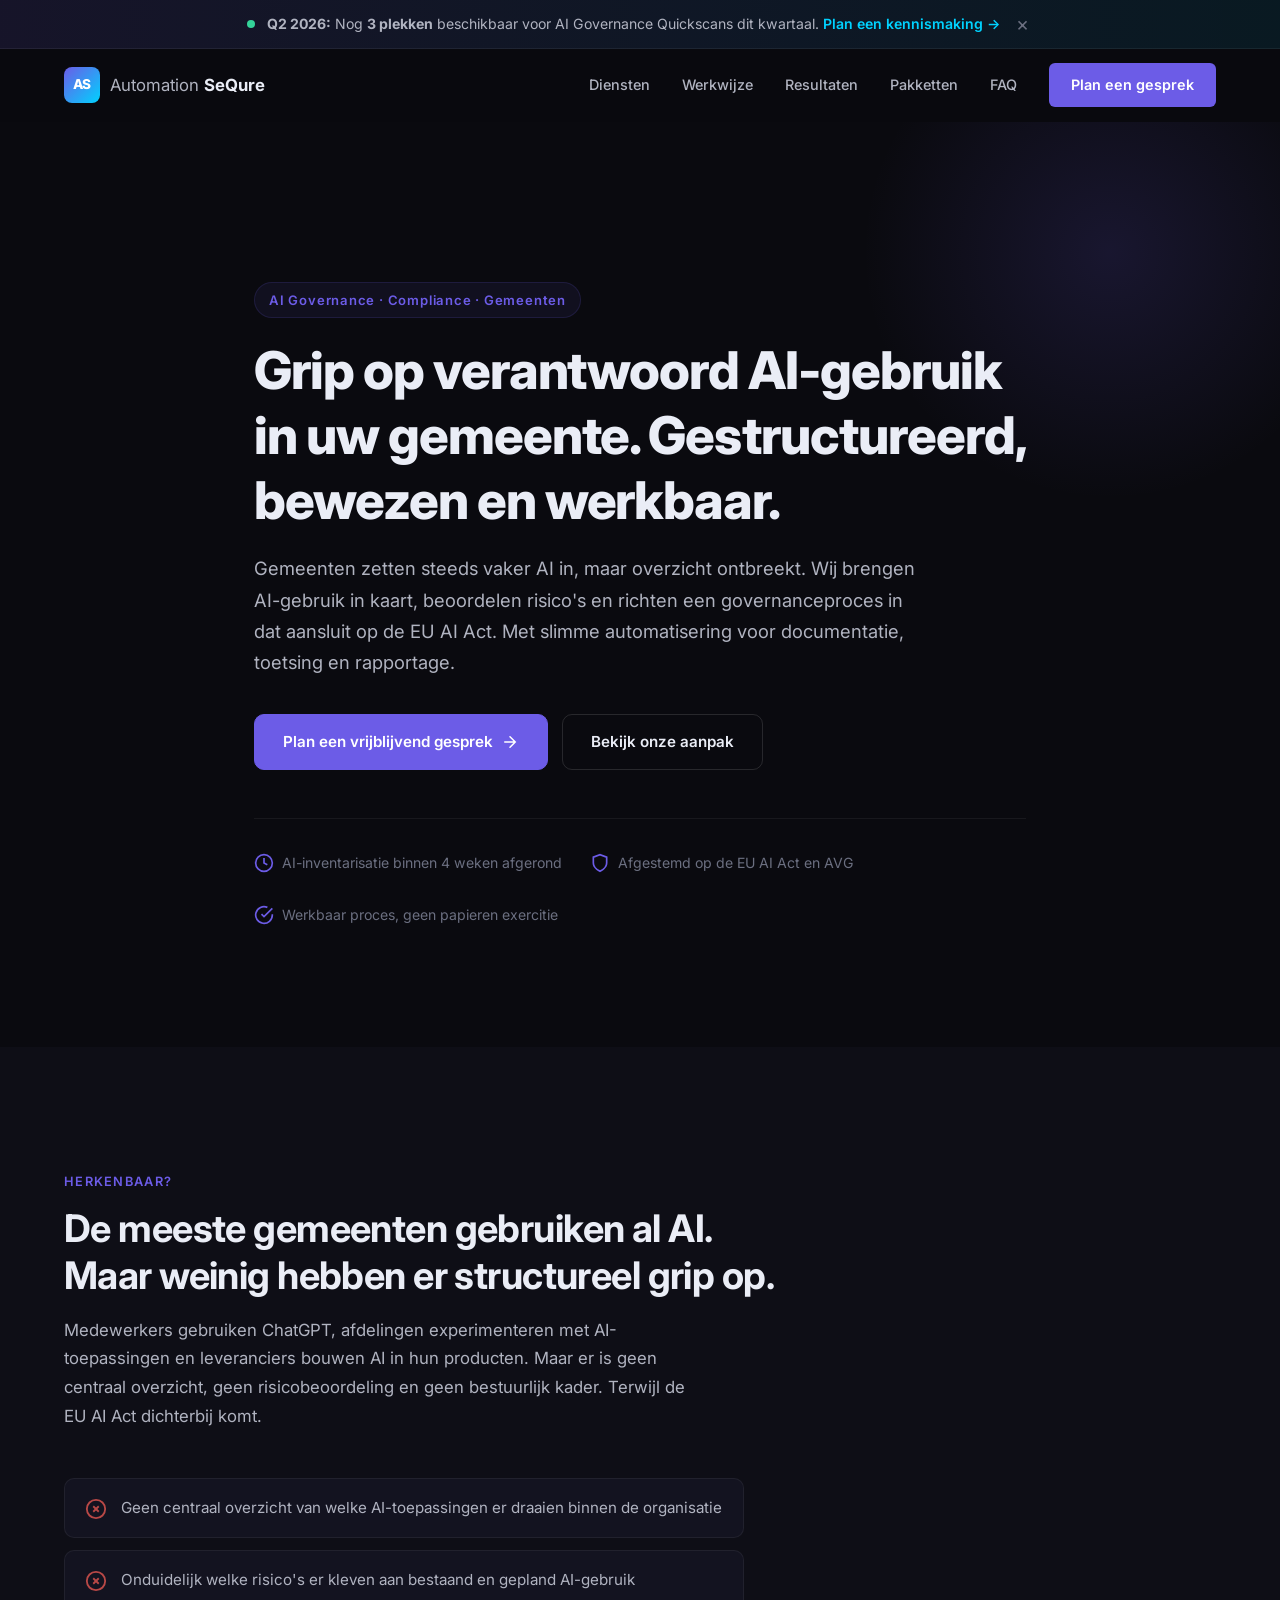
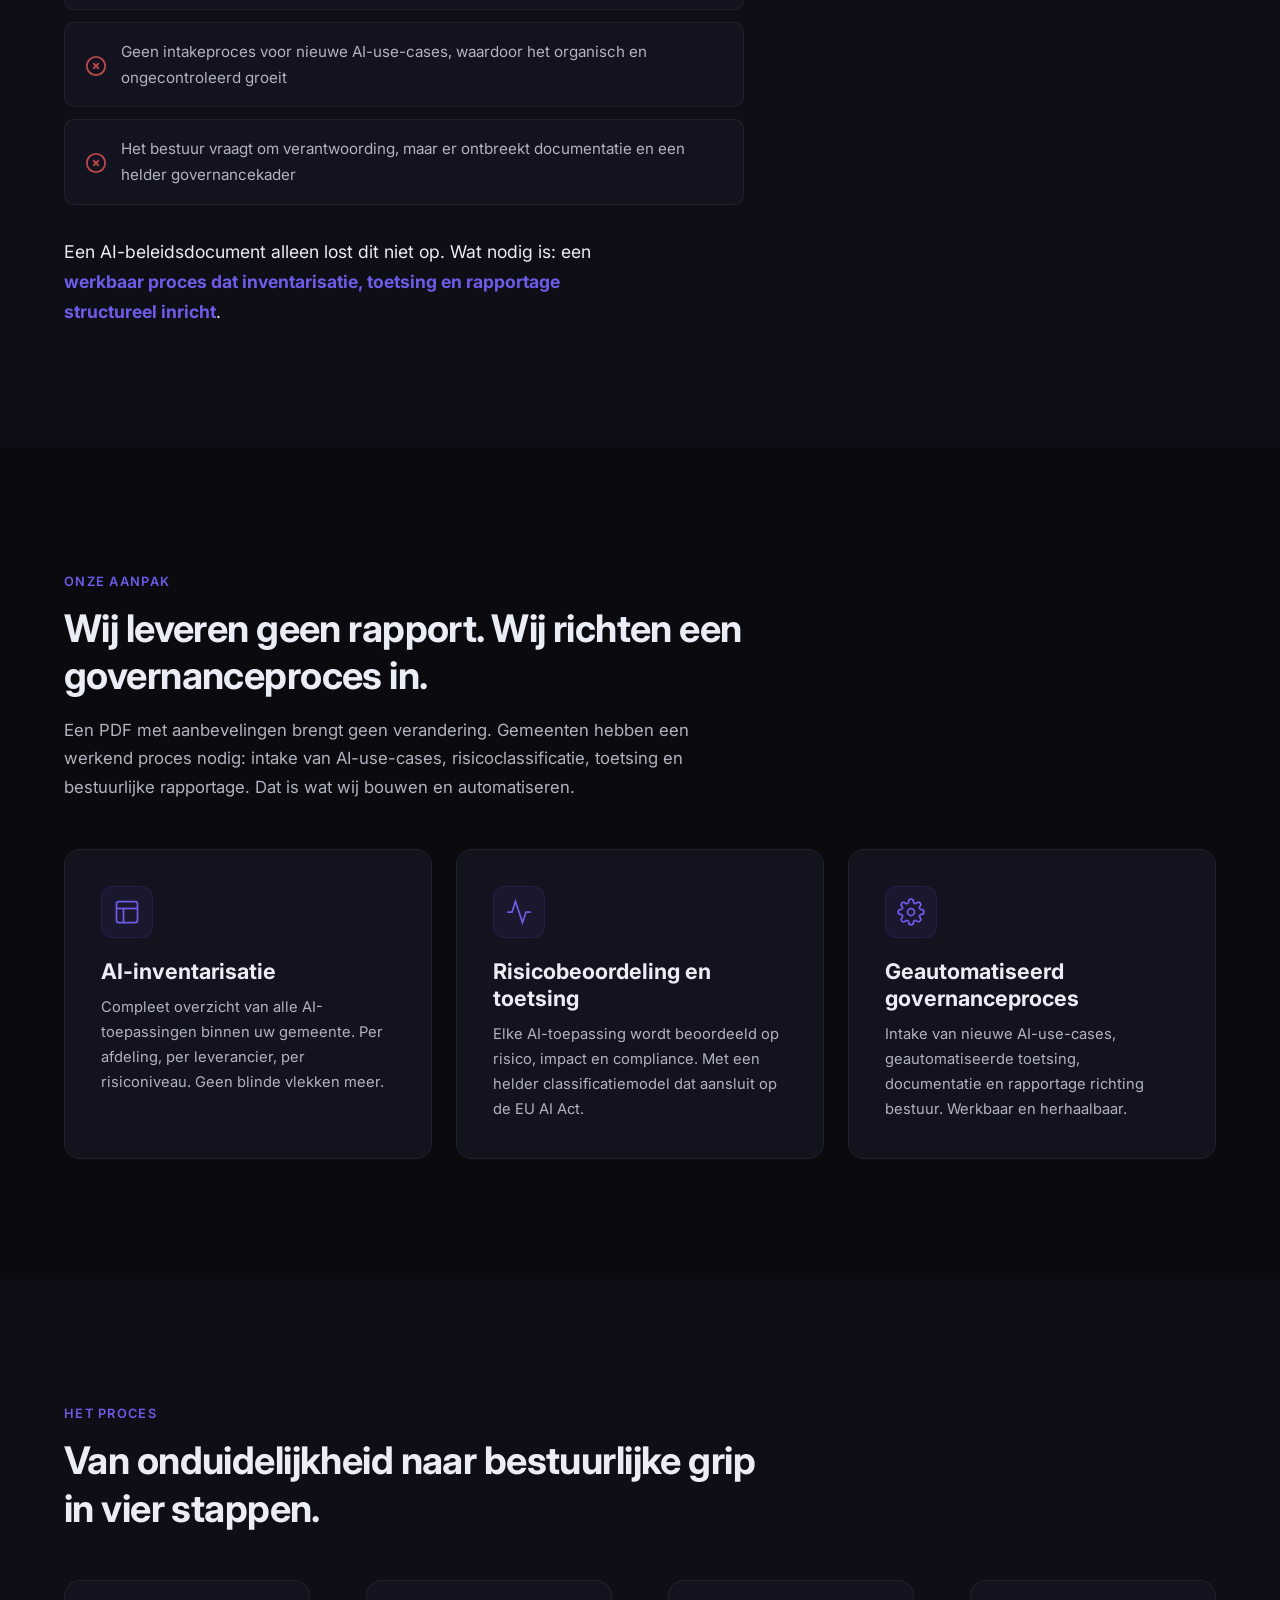
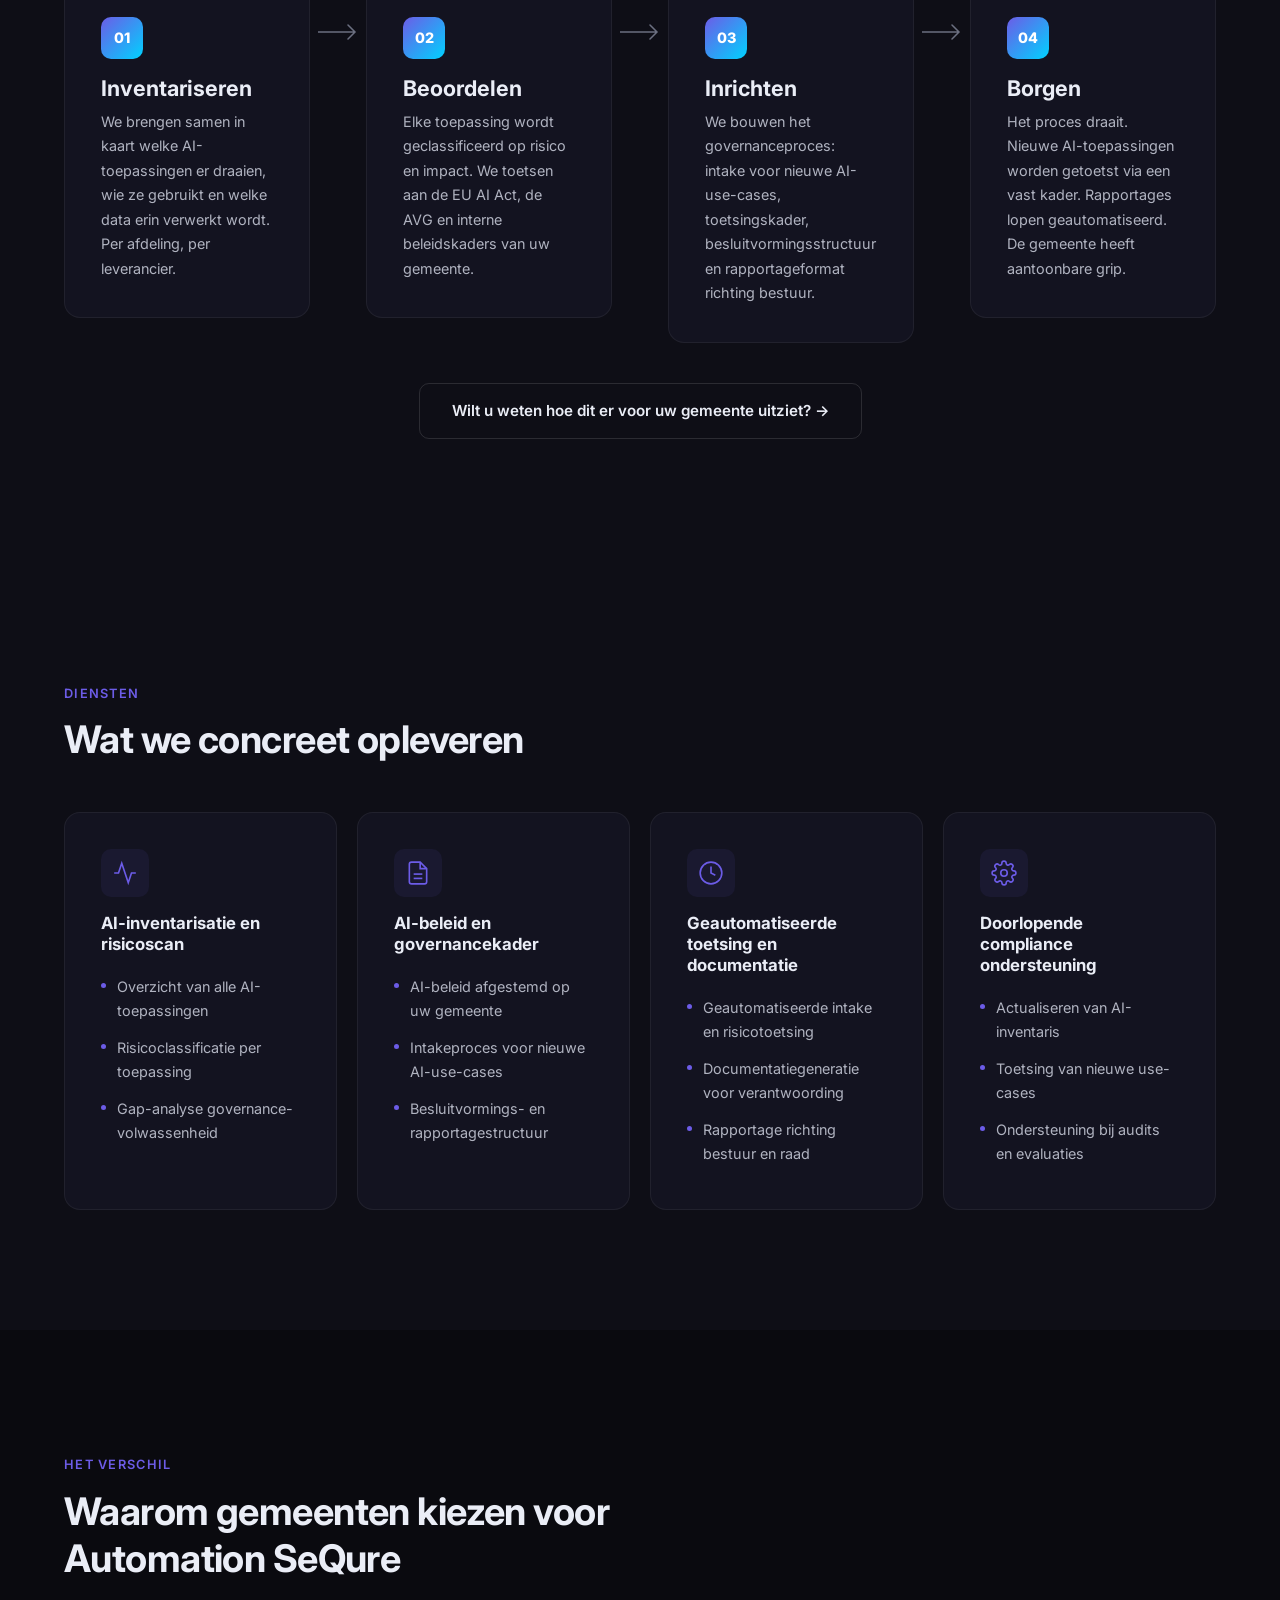
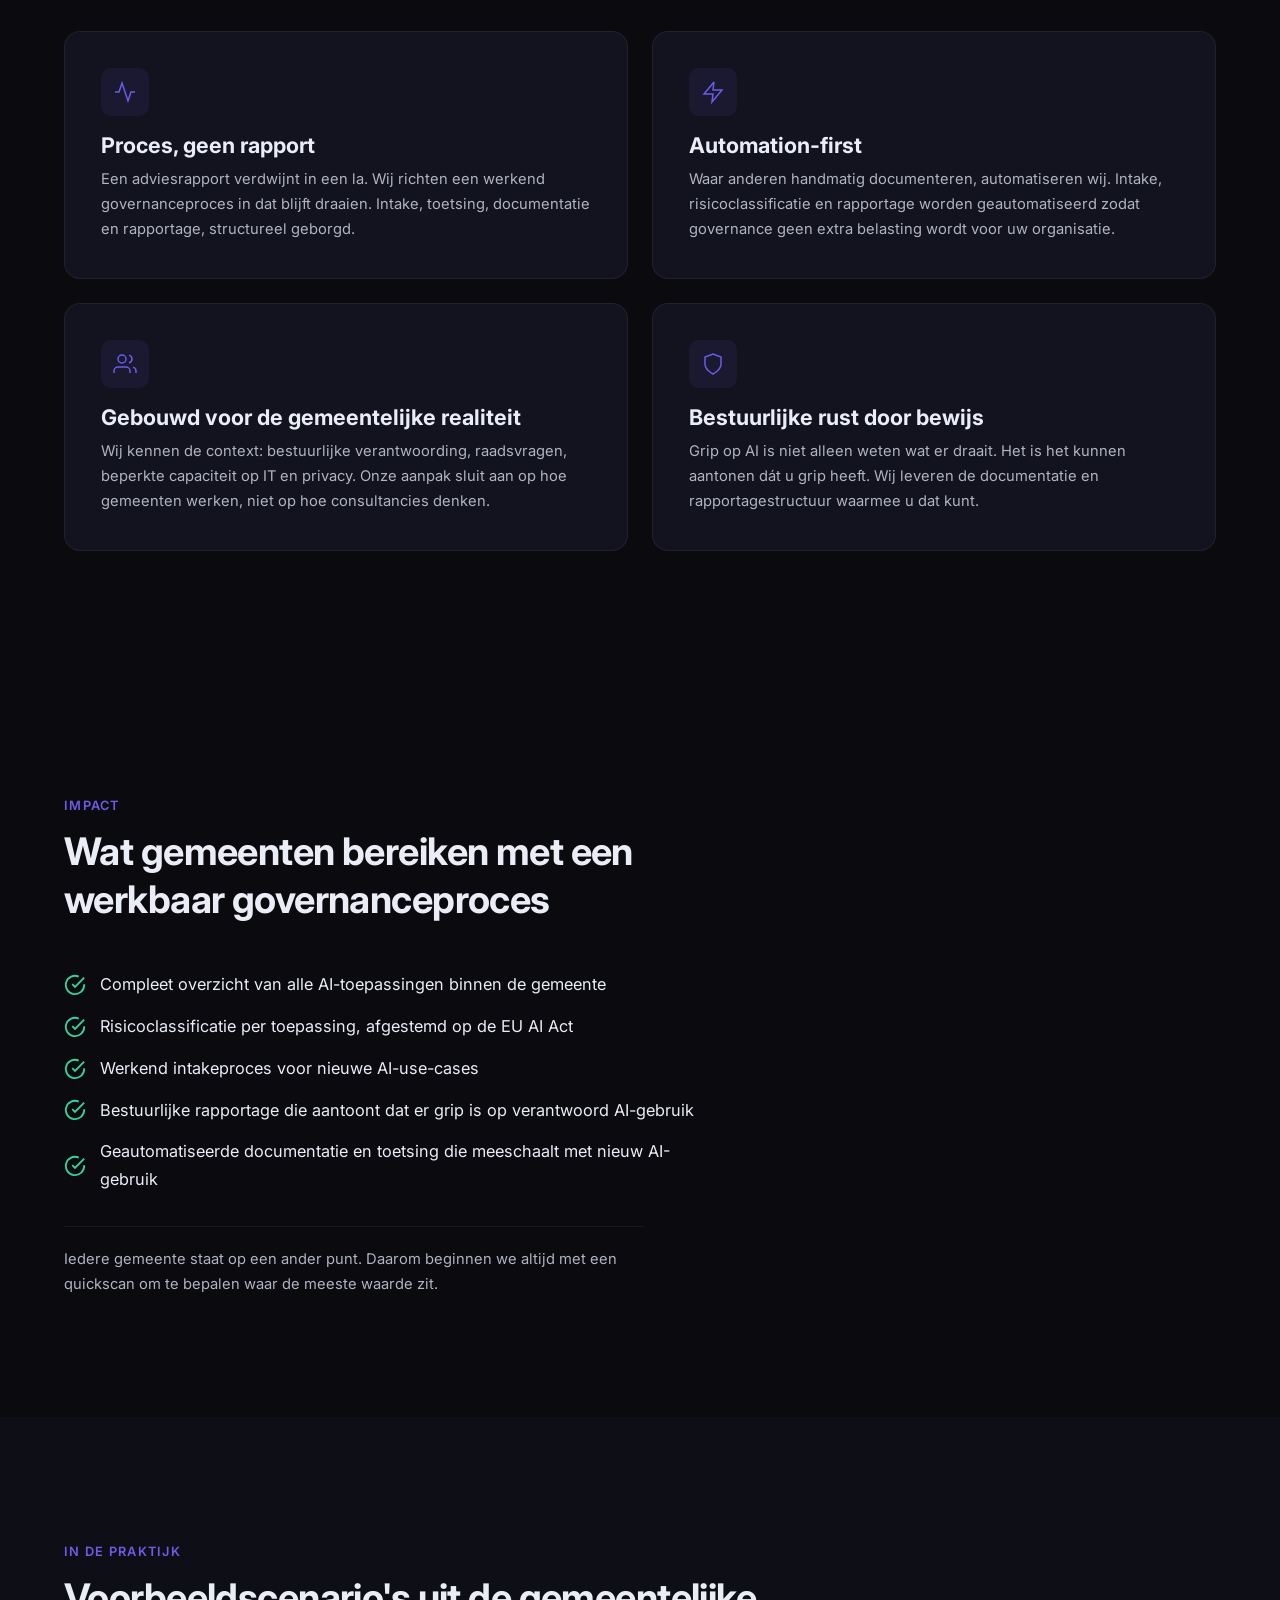
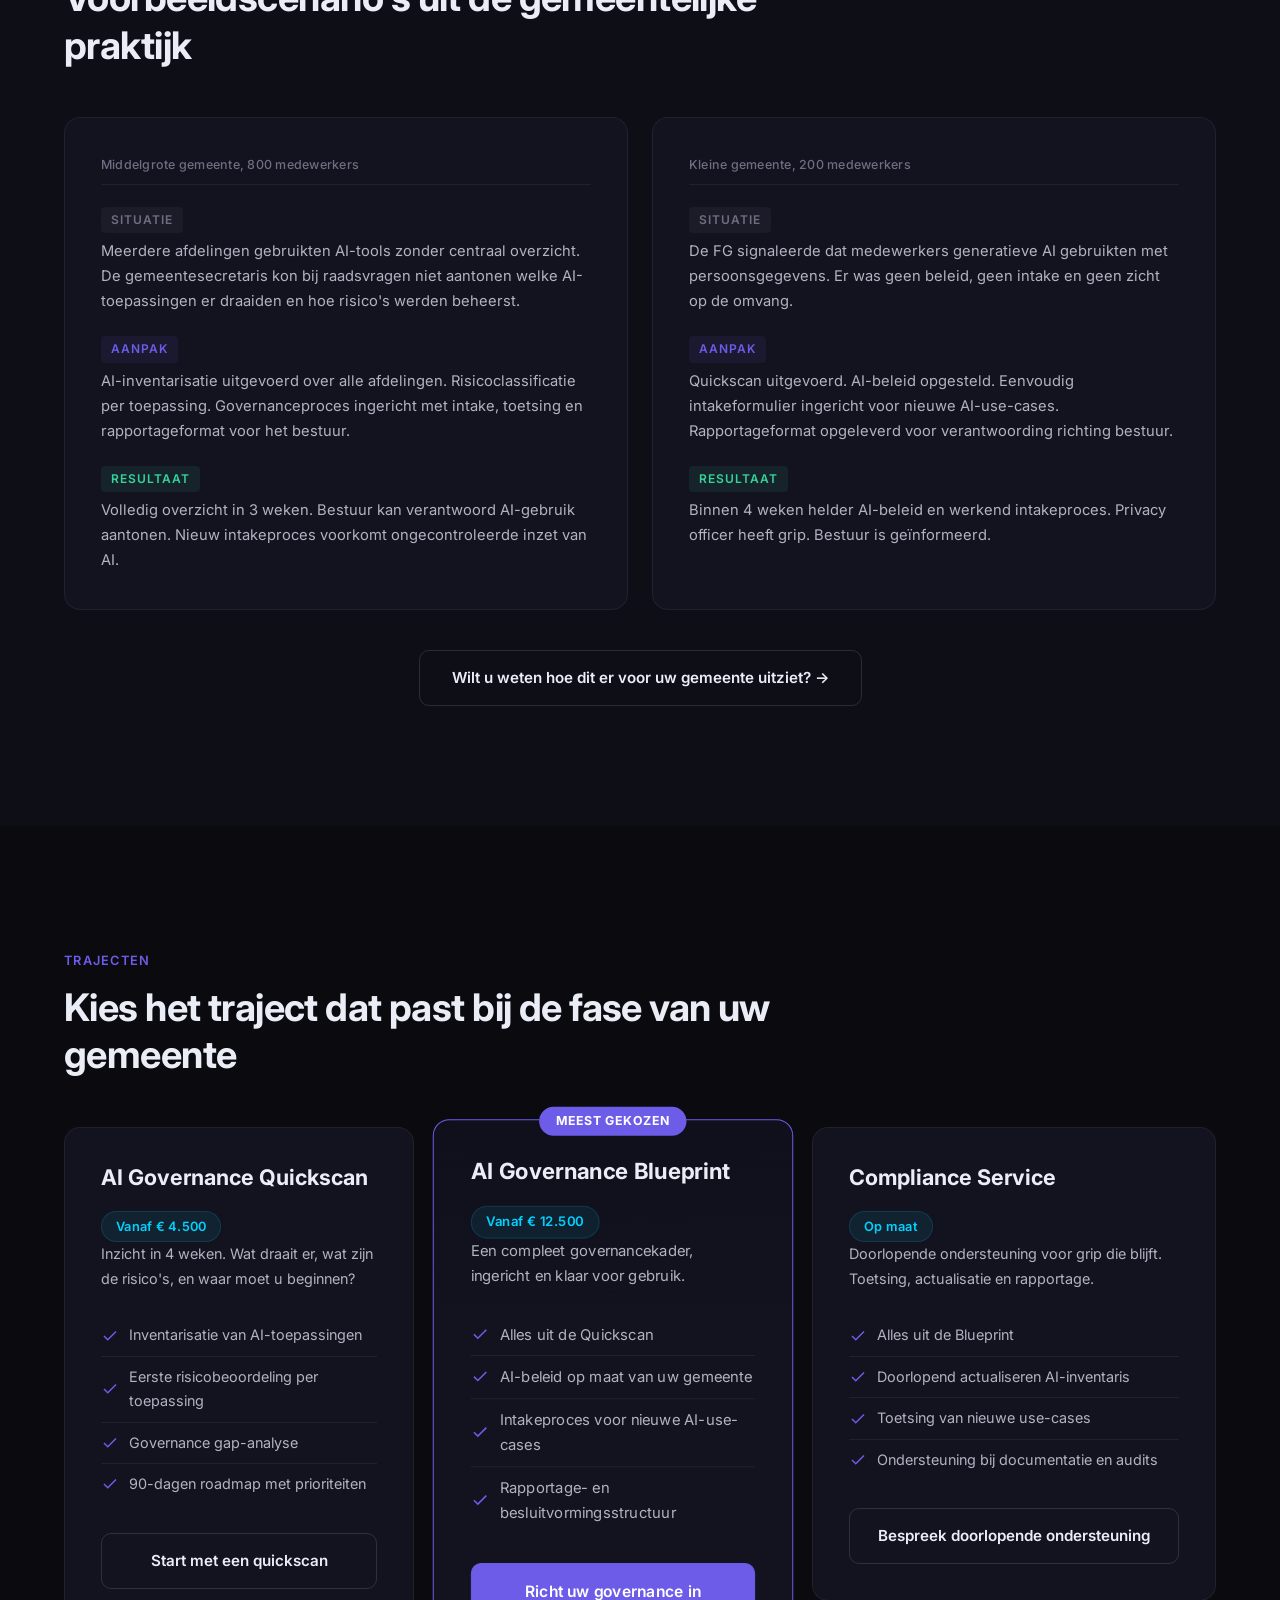
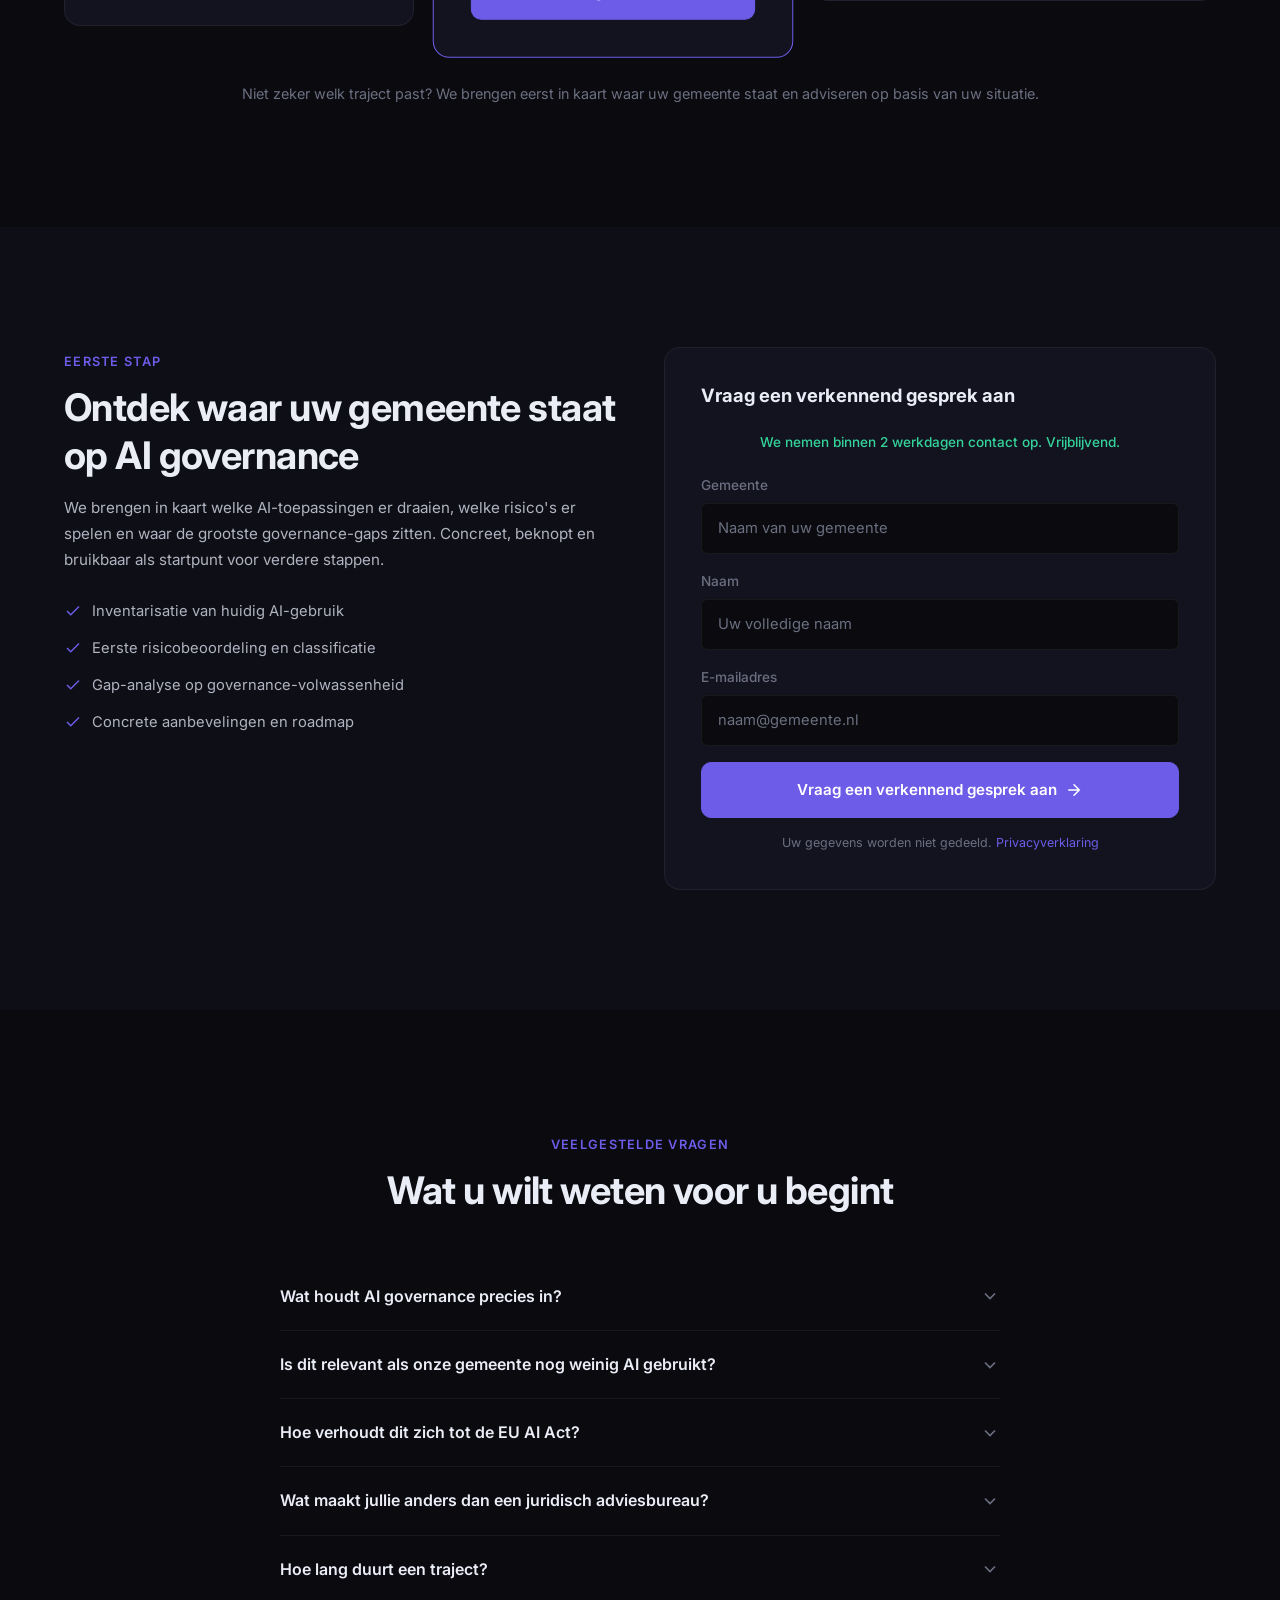
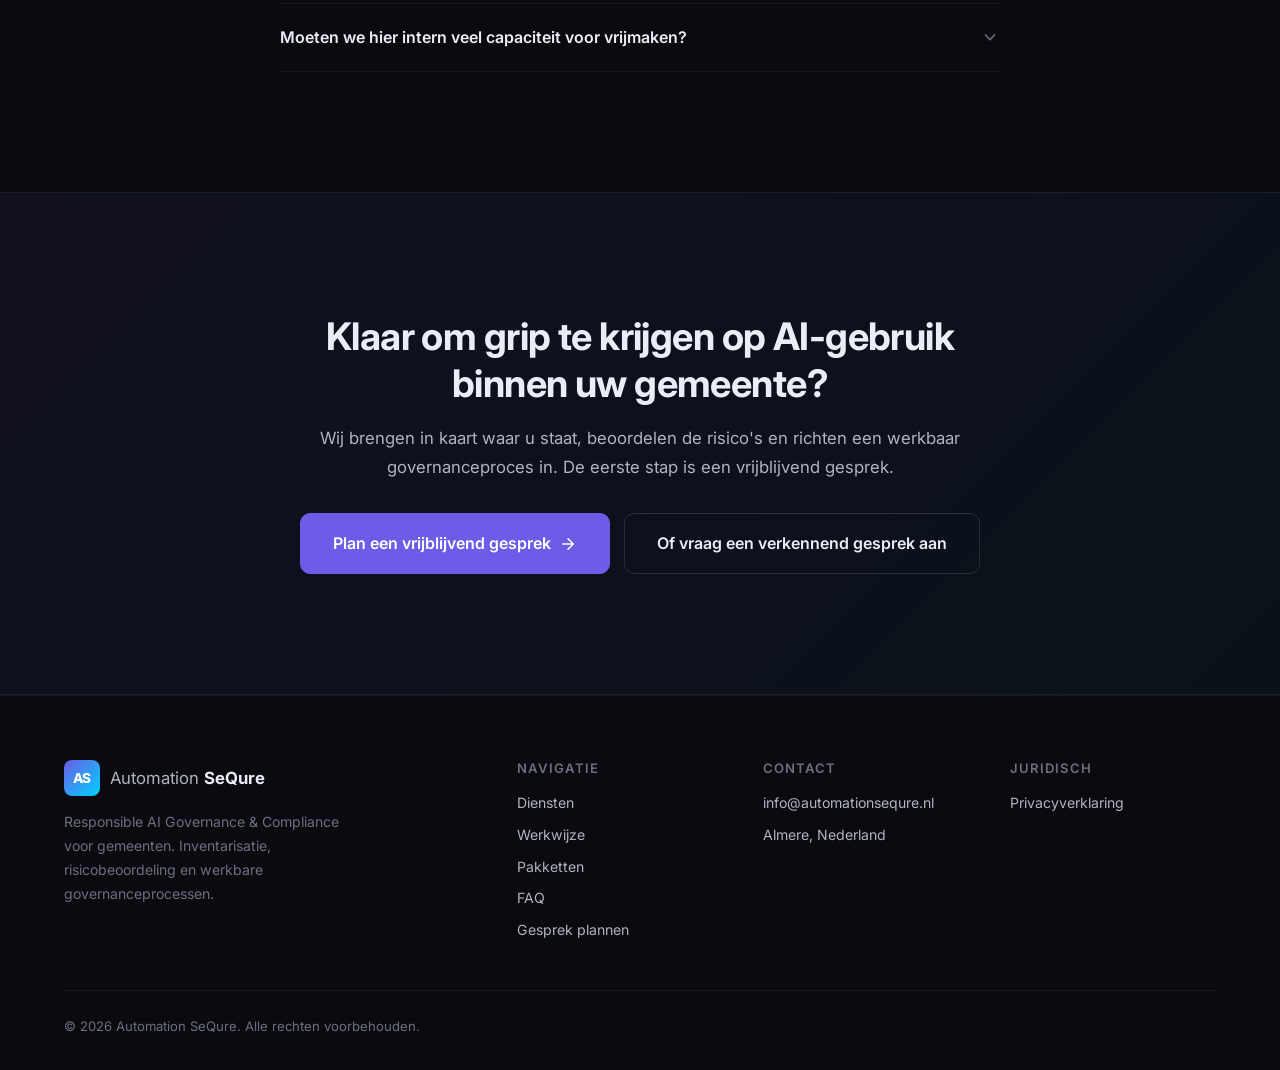
==== www/index.html @ 52e836a5 "Deploy website met favicon naar TransIP" ====
<!DOCTYPE html>
<html lang="nl">
<head>
  <meta charset="UTF-8">
  <meta name="viewport" content="width=device-width, initial-scale=1.0">
  <title>Automation SeQure — Responsible AI Governance & Compliance voor gemeenten</title>
  <link rel="icon" type="image/svg+xml" href="favicon.svg">
  <link rel="icon" type="image/png" sizes="32x32" href="favicon.png">
  <link rel="apple-touch-icon" href="favicon.png">
  <meta name="description" content="Automation SeQure helpt gemeenten AI-gebruik in kaart te brengen, risico's te beoordelen en een werkbaar governanceproces in te richten. Met slimme automatisering voor documentatie, toetsing en rapportage.">
  <meta property="og:title" content="Automation SeQure — AI Governance voor gemeenten">
  <meta property="og:description" content="Grip op verantwoord AI-gebruik. Inventarisatie, risicobeoordeling en governanceprocessen voor de lokale overheid.">
  <meta property="og:type" content="website">
  <meta property="og:url" content="https://automationsequre.nl">
  <meta property="og:locale" content="nl_NL">
  <link rel="preconnect" href="https://fonts.googleapis.com">
  <link rel="preconnect" href="https://fonts.gstatic.com" crossorigin>
  <link href="https://fonts.googleapis.com/css2?family=Inter:wght@400;500;600;700;800&display=swap" rel="stylesheet">
  <link rel="stylesheet" href="styles.css">
</head>
<body>

  <!-- ==================== URGENTIE BANNER ==================== -->
  <div class="urgency-bar" id="urgencyBar">
    <div class="container">
      <div class="urgency-inner">
        <span class="urgency-pulse"></span>
        <p><strong id="urgencyMonth">Q2 2026:</strong> Nog <strong id="urgencySlots">3 plekken</strong> beschikbaar voor AI Governance Quickscans dit kwartaal.
          <a href="afspraak.html">Plan een kennismaking &rarr;</a>
        </p>
        <button class="urgency-close" id="urgencyClose" aria-label="Sluiten">&times;</button>
      </div>
    </div>
  </div>

  <!-- ==================== HEADER ==================== -->
  <header class="header" id="header">
    <div class="container header-inner">
      <a href="/" class="logo" aria-label="Automation SeQure homepage">
        <span class="logo-icon">AS</span>
        <span class="logo-text">Automation <strong>SeQure</strong></span>
      </a>
      <nav class="nav-links" id="navLinks" aria-label="Hoofdnavigatie">
        <a href="#diensten">Diensten</a>
        <a href="#werkwijze">Werkwijze</a>
        <a href="#resultaten">Resultaten</a>
        <a href="#pakketten">Pakketten</a>
        <a href="#faq">FAQ</a>
        <a href="afspraak.html" class="nav-cta">Plan een gesprek</a>
      </nav>
      <button class="hamburger" id="hamburger" aria-label="Menu openen" aria-expanded="false">
        <span></span><span></span><span></span>
      </button>
    </div>
  </header>

  <!-- ==================== HERO ==================== -->
  <section class="hero" id="hero">
    <div class="hero-glow"></div>
    <div class="container hero-content">
      <span class="hero-label">AI Governance &middot; Compliance &middot; Gemeenten</span>
      <h1 class="hero-headline">Grip op verantwoord AI-gebruik in uw gemeente. Gestructureerd, bewezen en werkbaar.</h1>
      <p class="hero-sub">Gemeenten zetten steeds vaker AI in, maar overzicht ontbreekt. Wij brengen AI-gebruik in kaart, beoordelen risico's en richten een governanceproces in dat aansluit op de EU AI Act. Met slimme automatisering voor documentatie, toetsing en rapportage.</p>
      <div class="hero-buttons">
        <a href="afspraak.html" class="btn btn-primary">Plan een vrijblijvend gesprek
          <svg width="18" height="18" viewBox="0 0 24 24" fill="none" stroke="currentColor" stroke-width="2" stroke-linecap="round"><path d="M5 12h14M12 5l7 7-7 7"/></svg>
        </a>
        <a href="#werkwijze" class="btn btn-outline">Bekijk onze aanpak</a>
      </div>
      <div class="trust-bar">
        <div class="trust-item">
          <svg width="20" height="20" viewBox="0 0 24 24" fill="none" stroke="currentColor" stroke-width="2"><circle cx="12" cy="12" r="10"/><polyline points="12 6 12 12 16 14"/></svg>
          <span>AI-inventarisatie binnen 4 weken afgerond</span>
        </div>
        <div class="trust-item">
          <svg width="20" height="20" viewBox="0 0 24 24" fill="none" stroke="currentColor" stroke-width="2"><path d="M12 22s8-4 8-10V5l-8-3-8 3v7c0 6 8 10 8 10z"/></svg>
          <span>Afgestemd op de EU AI Act en AVG</span>
        </div>
        <div class="trust-item">
          <svg width="20" height="20" viewBox="0 0 24 24" fill="none" stroke="currentColor" stroke-width="2"><path d="M22 11.08V12a10 10 0 1 1-5.93-9.14"/><polyline points="22 4 12 14.01 9 11.01"/></svg>
          <span>Werkbaar proces, geen papieren exercitie</span>
        </div>
      </div>
    </div>
  </section>

  <!-- ==================== PROBLEEMHERKENNING ==================== -->
  <section class="probleem" id="probleem">
    <div class="container">
      <div class="section-header reveal">
        <span class="section-label">Herkenbaar?</span>
        <h2 class="section-title">De meeste gemeenten gebruiken al AI. Maar weinig hebben er structureel grip op.</h2>
        <p class="section-intro">Medewerkers gebruiken ChatGPT, afdelingen experimenteren met AI-toepassingen en leveranciers bouwen AI in hun producten. Maar er is geen centraal overzicht, geen risicobeoordeling en geen bestuurlijk kader. Terwijl de EU AI Act dichterbij komt.</p>
      </div>
      <div class="pain-list reveal">
        <div class="pain-item">
          <div class="pain-icon">
            <svg width="22" height="22" viewBox="0 0 24 24" fill="none" stroke="currentColor" stroke-width="2"><circle cx="12" cy="12" r="10"/><line x1="15" y1="9" x2="9" y2="15"/><line x1="9" y1="9" x2="15" y2="15"/></svg>
          </div>
          <span>Geen centraal overzicht van welke AI-toepassingen er draaien binnen de organisatie</span>
        </div>
        <div class="pain-item">
          <div class="pain-icon">
            <svg width="22" height="22" viewBox="0 0 24 24" fill="none" stroke="currentColor" stroke-width="2"><circle cx="12" cy="12" r="10"/><line x1="15" y1="9" x2="9" y2="15"/><line x1="9" y1="9" x2="15" y2="15"/></svg>
          </div>
          <span>Onduidelijk welke risico's er kleven aan bestaand en gepland AI-gebruik</span>
        </div>
        <div class="pain-item">
          <div class="pain-icon">
            <svg width="22" height="22" viewBox="0 0 24 24" fill="none" stroke="currentColor" stroke-width="2"><circle cx="12" cy="12" r="10"/><line x1="15" y1="9" x2="9" y2="15"/><line x1="9" y1="9" x2="15" y2="15"/></svg>
          </div>
          <span>Geen intakeproces voor nieuwe AI-use-cases, waardoor het organisch en ongecontroleerd groeit</span>
        </div>
        <div class="pain-item">
          <div class="pain-icon">
            <svg width="22" height="22" viewBox="0 0 24 24" fill="none" stroke="currentColor" stroke-width="2"><circle cx="12" cy="12" r="10"/><line x1="15" y1="9" x2="9" y2="15"/><line x1="9" y1="9" x2="15" y2="15"/></svg>
          </div>
          <span>Het bestuur vraagt om verantwoording, maar er ontbreekt documentatie en een helder governancekader</span>
        </div>
      </div>
      <p class="probleem-closing reveal">Een AI-beleidsdocument alleen lost dit niet op. Wat nodig is: een <strong>werkbaar proces dat inventarisatie, toetsing en rapportage structureel inricht</strong>.</p>
    </div>
  </section>

  <!-- ==================== OPLOSSING ==================== -->
  <section class="oplossing" id="oplossing">
    <div class="container">
      <div class="section-header reveal">
        <span class="section-label">Onze aanpak</span>
        <h2 class="section-title">Wij leveren geen rapport. Wij richten een governanceproces in.</h2>
        <p class="section-intro">Een PDF met aanbevelingen brengt geen verandering. Gemeenten hebben een werkend proces nodig: intake van AI-use-cases, risicoclassificatie, toetsing en bestuurlijke rapportage. Dat is wat wij bouwen en automatiseren.</p>
      </div>
      <div class="solution-grid reveal">
        <div class="solution-card">
          <div class="solution-icon">
            <svg width="28" height="28" viewBox="0 0 24 24" fill="none" stroke="currentColor" stroke-width="1.5"><rect x="3" y="3" width="18" height="18" rx="2"/><line x1="3" y1="9" x2="21" y2="9"/><line x1="9" y1="21" x2="9" y2="9"/></svg>
          </div>
          <h3>AI-inventarisatie</h3>
          <p>Compleet overzicht van alle AI-toepassingen binnen uw gemeente. Per afdeling, per leverancier, per risiconiveau. Geen blinde vlekken meer.</p>
        </div>
        <div class="solution-card">
          <div class="solution-icon">
            <svg width="28" height="28" viewBox="0 0 24 24" fill="none" stroke="currentColor" stroke-width="1.5"><path d="M22 12h-4l-3 9L9 3l-3 9H2"/></svg>
          </div>
          <h3>Risicobeoordeling en toetsing</h3>
          <p>Elke AI-toepassing wordt beoordeeld op risico, impact en compliance. Met een helder classificatiemodel dat aansluit op de EU AI Act.</p>
        </div>
        <div class="solution-card">
          <div class="solution-icon">
            <svg width="28" height="28" viewBox="0 0 24 24" fill="none" stroke="currentColor" stroke-width="1.5"><circle cx="12" cy="12" r="3"/><path d="M19.4 15a1.65 1.65 0 0 0 .33 1.82l.06.06a2 2 0 0 1-2.83 2.83l-.06-.06a1.65 1.65 0 0 0-1.82-.33 1.65 1.65 0 0 0-1 1.51V21a2 2 0 0 1-4 0v-.09A1.65 1.65 0 0 0 9 19.4a1.65 1.65 0 0 0-1.82.33l-.06.06a2 2 0 0 1-2.83-2.83l.06-.06A1.65 1.65 0 0 0 4.68 15a1.65 1.65 0 0 0-1.51-1H3a2 2 0 0 1 0-4h.09A1.65 1.65 0 0 0 4.6 9a1.65 1.65 0 0 0-.33-1.82l-.06-.06a2 2 0 0 1 2.83-2.83l.06.06A1.65 1.65 0 0 0 9 4.68a1.65 1.65 0 0 0 1-1.51V3a2 2 0 0 1 4 0v.09a1.65 1.65 0 0 0 1 1.51 1.65 1.65 0 0 0 1.82-.33l.06-.06a2 2 0 0 1 2.83 2.83l-.06.06A1.65 1.65 0 0 0 19.4 9a1.65 1.65 0 0 0 1.51 1H21a2 2 0 0 1 0 4h-.09a1.65 1.65 0 0 0-1.51 1z"/></svg>
          </div>
          <h3>Geautomatiseerd governanceproces</h3>
          <p>Intake van nieuwe AI-use-cases, geautomatiseerde toetsing, documentatie en rapportage richting bestuur. Werkbaar en herhaalbaar.</p>
        </div>
      </div>
    </div>
  </section>

  <!-- ==================== HOE HET WERKT ==================== -->
  <section class="werkwijze" id="werkwijze">
    <div class="container">
      <div class="section-header reveal">
        <span class="section-label">Het proces</span>
        <h2 class="section-title">Van onduidelijkheid naar bestuurlijke grip in vier stappen.</h2>
      </div>
      <div class="steps-grid reveal">
        <div class="step-card">
          <span class="step-number">01</span>
          <h3>Inventariseren</h3>
          <p>We brengen samen in kaart welke AI-toepassingen er draaien, wie ze gebruikt en welke data erin verwerkt wordt. Per afdeling, per leverancier.</p>
        </div>
        <div class="step-connector" aria-hidden="true">
          <svg width="40" height="24" viewBox="0 0 40 24" fill="none"><path d="M0 12h36M30 5l7 7-7 7" stroke="currentColor" stroke-width="1.5" stroke-linecap="round"/></svg>
        </div>
        <div class="step-card">
          <span class="step-number">02</span>
          <h3>Beoordelen</h3>
          <p>Elke toepassing wordt geclassificeerd op risico en impact. We toetsen aan de EU AI Act, de AVG en interne beleidskaders van uw gemeente.</p>
        </div>
        <div class="step-connector" aria-hidden="true">
          <svg width="40" height="24" viewBox="0 0 40 24" fill="none"><path d="M0 12h36M30 5l7 7-7 7" stroke="currentColor" stroke-width="1.5" stroke-linecap="round"/></svg>
        </div>
        <div class="step-card">
          <span class="step-number">03</span>
          <h3>Inrichten</h3>
          <p>We bouwen het governanceproces: intake voor nieuwe AI-use-cases, toetsingskader, besluitvormingsstructuur en rapportageformat richting bestuur.</p>
        </div>
        <div class="step-connector" aria-hidden="true">
          <svg width="40" height="24" viewBox="0 0 40 24" fill="none"><path d="M0 12h36M30 5l7 7-7 7" stroke="currentColor" stroke-width="1.5" stroke-linecap="round"/></svg>
        </div>
        <div class="step-card">
          <span class="step-number">04</span>
          <h3>Borgen</h3>
          <p>Het proces draait. Nieuwe AI-toepassingen worden getoetst via een vast kader. Rapportages lopen geautomatiseerd. De gemeente heeft aantoonbare grip.</p>
        </div>
      </div>
      <div class="section-cta reveal">
        <a href="afspraak.html" class="btn btn-outline">Wilt u weten hoe dit er voor uw gemeente uitziet? &rarr;</a>
      </div>
    </div>
  </section>

  <!-- ==================== DIENSTEN ==================== -->
  <section class="diensten" id="diensten">
    <div class="container">
      <div class="section-header reveal">
        <span class="section-label">Diensten</span>
        <h2 class="section-title">Wat we concreet opleveren</h2>
      </div>
      <div class="services-grid reveal">
        <div class="service-card">
          <div class="service-icon">
            <svg width="26" height="26" viewBox="0 0 24 24" fill="none" stroke="currentColor" stroke-width="1.5"><polyline points="22 12 18 12 15 21 9 3 6 12 2 12"/></svg>
          </div>
          <h3>AI-inventarisatie en risicoscan</h3>
          <ul class="service-items">
            <li>Overzicht van alle AI-toepassingen</li>
            <li>Risicoclassificatie per toepassing</li>
            <li>Gap-analyse governance-volwassenheid</li>
          </ul>
        </div>
        <div class="service-card">
          <div class="service-icon">
            <svg width="26" height="26" viewBox="0 0 24 24" fill="none" stroke="currentColor" stroke-width="1.5"><path d="M14 2H6a2 2 0 0 0-2 2v16a2 2 0 0 0 2 2h12a2 2 0 0 0 2-2V8z"/><polyline points="14 2 14 8 20 8"/><line x1="16" y1="13" x2="8" y2="13"/><line x1="16" y1="17" x2="8" y2="17"/></svg>
          </div>
          <h3>AI-beleid en governancekader</h3>
          <ul class="service-items">
            <li>AI-beleid afgestemd op uw gemeente</li>
            <li>Intakeproces voor nieuwe AI-use-cases</li>
            <li>Besluitvormings- en rapportagestructuur</li>
          </ul>
        </div>
        <div class="service-card">
          <div class="service-icon">
            <svg width="26" height="26" viewBox="0 0 24 24" fill="none" stroke="currentColor" stroke-width="1.5"><circle cx="12" cy="12" r="10"/><polyline points="12 6 12 12 16 14"/></svg>
          </div>
          <h3>Geautomatiseerde toetsing en documentatie</h3>
          <ul class="service-items">
            <li>Geautomatiseerde intake en risicotoetsing</li>
            <li>Documentatiegeneratie voor verantwoording</li>
            <li>Rapportage richting bestuur en raad</li>
          </ul>
        </div>
        <div class="service-card">
          <div class="service-icon">
            <svg width="26" height="26" viewBox="0 0 24 24" fill="none" stroke="currentColor" stroke-width="1.5"><circle cx="12" cy="12" r="3"/><path d="M19.4 15a1.65 1.65 0 0 0 .33 1.82l.06.06a2 2 0 0 1-2.83 2.83l-.06-.06a1.65 1.65 0 0 0-1.82-.33 1.65 1.65 0 0 0-1 1.51V21a2 2 0 0 1-4 0v-.09A1.65 1.65 0 0 0 9 19.4a1.65 1.65 0 0 0-1.82.33l-.06.06a2 2 0 0 1-2.83-2.83l.06-.06A1.65 1.65 0 0 0 4.68 15a1.65 1.65 0 0 0-1.51-1H3a2 2 0 0 1 0-4h.09A1.65 1.65 0 0 0 4.6 9a1.65 1.65 0 0 0-.33-1.82l-.06-.06a2 2 0 0 1 2.83-2.83l.06.06A1.65 1.65 0 0 0 9 4.68a1.65 1.65 0 0 0 1-1.51V3a2 2 0 0 1 4 0v.09a1.65 1.65 0 0 0 1 1.51 1.65 1.65 0 0 0 1.82-.33l.06-.06a2 2 0 0 1 2.83 2.83l-.06.06A1.65 1.65 0 0 0 19.4 9a1.65 1.65 0 0 0 1.51 1H21a2 2 0 0 1 0 4h-.09a1.65 1.65 0 0 0-1.51 1z"/></svg>
          </div>
          <h3>Doorlopende compliance ondersteuning</h3>
          <ul class="service-items">
            <li>Actualiseren van AI-inventaris</li>
            <li>Toetsing van nieuwe use-cases</li>
            <li>Ondersteuning bij audits en evaluaties</li>
          </ul>
        </div>
      </div>
    </div>
  </section>

  <!-- ==================== WAAROM WIJ ==================== -->
  <section class="waarom-wij" id="waarom">
    <div class="container">
      <div class="section-header reveal">
        <span class="section-label">Het verschil</span>
        <h2 class="section-title">Waarom gemeenten kiezen voor Automation SeQure</h2>
      </div>
      <div class="reasons-grid reveal">
        <div class="reason-card">
          <div class="reason-icon">
            <svg width="24" height="24" viewBox="0 0 24 24" fill="none" stroke="currentColor" stroke-width="1.5"><polyline points="22 12 18 12 15 21 9 3 6 12 2 12"/></svg>
          </div>
          <h3>Proces, geen rapport</h3>
          <p>Een adviesrapport verdwijnt in een la. Wij richten een werkend governanceproces in dat blijft draaien. Intake, toetsing, documentatie en rapportage, structureel geborgd.</p>
        </div>
        <div class="reason-card">
          <div class="reason-icon">
            <svg width="24" height="24" viewBox="0 0 24 24" fill="none" stroke="currentColor" stroke-width="1.5"><polyline points="13 2 3 14 12 14 11 22 21 10 12 10 13 2"/></svg>
          </div>
          <h3>Automation-first</h3>
          <p>Waar anderen handmatig documenteren, automatiseren wij. Intake, risicoclassificatie en rapportage worden geautomatiseerd zodat governance geen extra belasting wordt voor uw organisatie.</p>
        </div>
        <div class="reason-card">
          <div class="reason-icon">
            <svg width="24" height="24" viewBox="0 0 24 24" fill="none" stroke="currentColor" stroke-width="1.5"><path d="M17 21v-2a4 4 0 0 0-4-4H5a4 4 0 0 0-4 4v2"/><circle cx="9" cy="7" r="4"/><path d="M23 21v-2a4 4 0 0 0-3-3.87"/><path d="M16 3.13a4 4 0 0 1 0 7.75"/></svg>
          </div>
          <h3>Gebouwd voor de gemeentelijke realiteit</h3>
          <p>Wij kennen de context: bestuurlijke verantwoording, raadsvragen, beperkte capaciteit op IT en privacy. Onze aanpak sluit aan op hoe gemeenten werken, niet op hoe consultancies denken.</p>
        </div>
        <div class="reason-card">
          <div class="reason-icon">
            <svg width="24" height="24" viewBox="0 0 24 24" fill="none" stroke="currentColor" stroke-width="1.5"><path d="M12 22s8-4 8-10V5l-8-3-8 3v7c0 6 8 10 8 10z"/></svg>
          </div>
          <h3>Bestuurlijke rust door bewijs</h3>
          <p>Grip op AI is niet alleen weten wat er draait. Het is het kunnen aantonen d&aacute;t u grip heeft. Wij leveren de documentatie en rapportagestructuur waarmee u dat kunt.</p>
        </div>
      </div>
    </div>
  </section>

  <!-- ==================== RESULTATEN ==================== -->
  <section class="resultaten" id="resultaten">
    <div class="container">
      <div class="section-header reveal">
        <span class="section-label">Impact</span>
        <h2 class="section-title">Wat gemeenten bereiken met een werkbaar governanceproces</h2>
      </div>
      <div class="results-list reveal">
        <div class="result-item">
          <svg width="22" height="22" viewBox="0 0 24 24" fill="none" stroke="currentColor" stroke-width="2"><path d="M22 11.08V12a10 10 0 1 1-5.93-9.14"/><polyline points="22 4 12 14.01 9 11.01"/></svg>
          <span>Compleet overzicht van alle AI-toepassingen binnen de gemeente</span>
        </div>
        <div class="result-item">
          <svg width="22" height="22" viewBox="0 0 24 24" fill="none" stroke="currentColor" stroke-width="2"><path d="M22 11.08V12a10 10 0 1 1-5.93-9.14"/><polyline points="22 4 12 14.01 9 11.01"/></svg>
          <span>Risicoclassificatie per toepassing, afgestemd op de EU AI Act</span>
        </div>
        <div class="result-item">
          <svg width="22" height="22" viewBox="0 0 24 24" fill="none" stroke="currentColor" stroke-width="2"><path d="M22 11.08V12a10 10 0 1 1-5.93-9.14"/><polyline points="22 4 12 14.01 9 11.01"/></svg>
          <span>Werkend intakeproces voor nieuwe AI-use-cases</span>
        </div>
        <div class="result-item">
          <svg width="22" height="22" viewBox="0 0 24 24" fill="none" stroke="currentColor" stroke-width="2"><path d="M22 11.08V12a10 10 0 1 1-5.93-9.14"/><polyline points="22 4 12 14.01 9 11.01"/></svg>
          <span>Bestuurlijke rapportage die aantoont dat er grip is op verantwoord AI-gebruik</span>
        </div>
        <div class="result-item">
          <svg width="22" height="22" viewBox="0 0 24 24" fill="none" stroke="currentColor" stroke-width="2"><path d="M22 11.08V12a10 10 0 1 1-5.93-9.14"/><polyline points="22 4 12 14.01 9 11.01"/></svg>
          <span>Geautomatiseerde documentatie en toetsing die meeschaalt met nieuw AI-gebruik</span>
        </div>
      </div>
      <p class="results-note reveal">Iedere gemeente staat op een ander punt. Daarom beginnen we altijd met een quickscan om te bepalen waar de meeste waarde zit.</p>
    </div>
  </section>

  <!-- ==================== CASES / VOORBEELDSCENARIO'S ==================== -->
  <section class="cases" id="cases">
    <div class="container">
      <div class="section-header reveal">
        <span class="section-label">In de praktijk</span>
        <h2 class="section-title">Voorbeeldscenario's uit de gemeentelijke praktijk</h2>
      </div>
      <div class="cases-grid reveal">
        <div class="case-card">
          <div class="case-industry">Middelgrote gemeente, 800 medewerkers</div>
          <div class="case-phase">
            <span class="case-label">Situatie</span>
            <p>Meerdere afdelingen gebruikten AI-tools zonder centraal overzicht. De gemeentesecretaris kon bij raadsvragen niet aantonen welke AI-toepassingen er draaiden en hoe risico's werden beheerst.</p>
          </div>
          <div class="case-phase">
            <span class="case-label case-label--accent">Aanpak</span>
            <p>AI-inventarisatie uitgevoerd over alle afdelingen. Risicoclassificatie per toepassing. Governanceproces ingericht met intake, toetsing en rapportageformat voor het bestuur.</p>
          </div>
          <div class="case-phase">
            <span class="case-label case-label--success">Resultaat</span>
            <p>Volledig overzicht in 3 weken. Bestuur kan verantwoord AI-gebruik aantonen. Nieuw intakeproces voorkomt ongecontroleerde inzet van AI.</p>
          </div>
        </div>
        <div class="case-card">
          <div class="case-industry">Kleine gemeente, 200 medewerkers</div>
          <div class="case-phase">
            <span class="case-label">Situatie</span>
            <p>De FG signaleerde dat medewerkers generatieve AI gebruikten met persoonsgegevens. Er was geen beleid, geen intake en geen zicht op de omvang.</p>
          </div>
          <div class="case-phase">
            <span class="case-label case-label--accent">Aanpak</span>
            <p>Quickscan uitgevoerd. AI-beleid opgesteld. Eenvoudig intakeformulier ingericht voor nieuwe AI-use-cases. Rapportageformat opgeleverd voor verantwoording richting bestuur.</p>
          </div>
          <div class="case-phase">
            <span class="case-label case-label--success">Resultaat</span>
            <p>Binnen 4 weken helder AI-beleid en werkend intakeproces. Privacy officer heeft grip. Bestuur is geïnformeerd.</p>
          </div>
        </div>
      </div>
      <div class="section-cta reveal">
        <a href="afspraak.html" class="btn btn-outline">Wilt u weten hoe dit er voor uw gemeente uitziet? &rarr;</a>
      </div>
    </div>
  </section>

  <!-- ==================== PAKKETTEN ==================== -->
  <section class="pakketten" id="pakketten">
    <div class="container">
      <div class="section-header reveal">
        <span class="section-label">Trajecten</span>
        <h2 class="section-title">Kies het traject dat past bij de fase van uw gemeente</h2>
      </div>
      <div class="pricing-grid reveal">

        <!-- AI Governance Quickscan -->
        <div class="pricing-card">
          <div class="pricing-header">
            <h3>AI Governance Quickscan</h3>
            <span class="pricing-indicator">Vanaf &euro; 4.500</span>
            <p class="pricing-desc">Inzicht in 4 weken. Wat draait er, wat zijn de risico's, en waar moet u beginnen?</p>
          </div>
          <ul class="pricing-features">
            <li>
              <svg width="18" height="18" viewBox="0 0 24 24" fill="none" stroke="currentColor" stroke-width="2"><polyline points="20 6 9 17 4 12"/></svg>
              Inventarisatie van AI-toepassingen
            </li>
            <li>
              <svg width="18" height="18" viewBox="0 0 24 24" fill="none" stroke="currentColor" stroke-width="2"><polyline points="20 6 9 17 4 12"/></svg>
              Eerste risicobeoordeling per toepassing
            </li>
            <li>
              <svg width="18" height="18" viewBox="0 0 24 24" fill="none" stroke="currentColor" stroke-width="2"><polyline points="20 6 9 17 4 12"/></svg>
              Governance gap-analyse
            </li>
            <li>
              <svg width="18" height="18" viewBox="0 0 24 24" fill="none" stroke="currentColor" stroke-width="2"><polyline points="20 6 9 17 4 12"/></svg>
              90-dagen roadmap met prioriteiten
            </li>
          </ul>
          <a href="afspraak.html?pakket=quickscan" class="btn btn-outline pricing-cta">Start met een quickscan</a>
        </div>

        <!-- AI Governance Blueprint -->
        <div class="pricing-card pricing-card--popular">
          <span class="popular-badge">Meest gekozen</span>
          <div class="pricing-header">
            <h3>AI Governance Blueprint</h3>
            <span class="pricing-indicator">Vanaf &euro; 12.500</span>
            <p class="pricing-desc">Een compleet governancekader, ingericht en klaar voor gebruik.</p>
          </div>
          <ul class="pricing-features">
            <li>
              <svg width="18" height="18" viewBox="0 0 24 24" fill="none" stroke="currentColor" stroke-width="2"><polyline points="20 6 9 17 4 12"/></svg>
              Alles uit de Quickscan
            </li>
            <li>
              <svg width="18" height="18" viewBox="0 0 24 24" fill="none" stroke="currentColor" stroke-width="2"><polyline points="20 6 9 17 4 12"/></svg>
              AI-beleid op maat van uw gemeente
            </li>
            <li>
              <svg width="18" height="18" viewBox="0 0 24 24" fill="none" stroke="currentColor" stroke-width="2"><polyline points="20 6 9 17 4 12"/></svg>
              Intakeproces voor nieuwe AI-use-cases
            </li>
            <li>
              <svg width="18" height="18" viewBox="0 0 24 24" fill="none" stroke="currentColor" stroke-width="2"><polyline points="20 6 9 17 4 12"/></svg>
              Rapportage- en besluitvormingsstructuur
            </li>
          </ul>
          <a href="afspraak.html?pakket=blueprint" class="btn btn-primary pricing-cta">Richt uw governance in</a>
        </div>

        <!-- Responsible AI Compliance Service -->
        <div class="pricing-card">
          <div class="pricing-header">
            <h3>Compliance Service</h3>
            <span class="pricing-indicator">Op maat</span>
            <p class="pricing-desc">Doorlopende ondersteuning voor grip die blijft. Toetsing, actualisatie en rapportage.</p>
          </div>
          <ul class="pricing-features">
            <li>
              <svg width="18" height="18" viewBox="0 0 24 24" fill="none" stroke="currentColor" stroke-width="2"><polyline points="20 6 9 17 4 12"/></svg>
              Alles uit de Blueprint
            </li>
            <li>
              <svg width="18" height="18" viewBox="0 0 24 24" fill="none" stroke="currentColor" stroke-width="2"><polyline points="20 6 9 17 4 12"/></svg>
              Doorlopend actualiseren AI-inventaris
            </li>
            <li>
              <svg width="18" height="18" viewBox="0 0 24 24" fill="none" stroke="currentColor" stroke-width="2"><polyline points="20 6 9 17 4 12"/></svg>
              Toetsing van nieuwe use-cases
            </li>
            <li>
              <svg width="18" height="18" viewBox="0 0 24 24" fill="none" stroke="currentColor" stroke-width="2"><polyline points="20 6 9 17 4 12"/></svg>
              Ondersteuning bij documentatie en audits
            </li>
          </ul>
          <a href="afspraak.html?pakket=compliance" class="btn btn-outline pricing-cta">Bespreek doorlopende ondersteuning</a>
        </div>

      </div>
      <p class="pricing-note reveal">Niet zeker welk traject past? We brengen eerst in kaart waar uw gemeente staat en adviseren op basis van uw situatie.</p>
    </div>
  </section>

  <!-- ==================== GRATIS QUICKSCAN CTA ==================== -->
  <section class="analyse" id="analyse">
    <div class="container">
      <div class="analyse-wrapper reveal">
        <div class="analyse-content">
          <span class="section-label">Eerste stap</span>
          <h2 class="section-title">Ontdek waar uw gemeente staat op AI governance</h2>
          <p>We brengen in kaart welke AI-toepassingen er draaien, welke risico's er spelen en waar de grootste governance-gaps zitten. Concreet, beknopt en bruikbaar als startpunt voor verdere stappen.</p>
          <ul class="analyse-list">
            <li>
              <svg width="18" height="18" viewBox="0 0 24 24" fill="none" stroke="currentColor" stroke-width="2"><polyline points="20 6 9 17 4 12"/></svg>
              Inventarisatie van huidig AI-gebruik
            </li>
            <li>
              <svg width="18" height="18" viewBox="0 0 24 24" fill="none" stroke="currentColor" stroke-width="2"><polyline points="20 6 9 17 4 12"/></svg>
              Eerste risicobeoordeling en classificatie
            </li>
            <li>
              <svg width="18" height="18" viewBox="0 0 24 24" fill="none" stroke="currentColor" stroke-width="2"><polyline points="20 6 9 17 4 12"/></svg>
              Gap-analyse op governance-volwassenheid
            </li>
            <li>
              <svg width="18" height="18" viewBox="0 0 24 24" fill="none" stroke="currentColor" stroke-width="2"><polyline points="20 6 9 17 4 12"/></svg>
              Concrete aanbevelingen en roadmap
            </li>
          </ul>
        </div>
        <form class="analyse-form" id="scanForm" novalidate>
          <h3>Vraag een verkennend gesprek aan</h3>
          <p class="form-trust">We nemen binnen 2 werkdagen contact op. Vrijblijvend.</p>
          <div class="form-group">
            <label for="scanUrl">Gemeente</label>
            <input type="text" id="scanUrl" name="url" placeholder="Naam van uw gemeente" required>
          </div>
          <div class="form-group">
            <label for="scanName">Naam</label>
            <input type="text" id="scanName" name="name" placeholder="Uw volledige naam" required>
          </div>
          <div class="form-group">
            <label for="scanEmail">E-mailadres</label>
            <input type="email" id="scanEmail" name="email" placeholder="naam@gemeente.nl" required>
          </div>
          <button type="submit" class="btn btn-primary btn-full">Vraag een verkennend gesprek aan
            <svg width="18" height="18" viewBox="0 0 24 24" fill="none" stroke="currentColor" stroke-width="2" stroke-linecap="round"><path d="M5 12h14M12 5l7 7-7 7"/></svg>
          </button>
          <p class="form-privacy">Uw gegevens worden niet gedeeld. <a href="privacy.html">Privacyverklaring</a></p>
          <div class="form-feedback" id="scanFeedback" style="display:none;"></div>
        </form>
      </div>
    </div>
  </section>

  <!-- ==================== FAQ ==================== -->
  <section class="faq-section" id="faq">
    <div class="container">
      <div class="section-header reveal">
        <span class="section-label">Veelgestelde vragen</span>
        <h2 class="section-title">Wat u wilt weten voor u begint</h2>
      </div>
      <div class="faq-list reveal">
        <div class="faq-item">
          <button class="faq-question" aria-expanded="false">
            <span>Wat houdt AI governance precies in?</span>
            <svg class="faq-chevron" width="20" height="20" viewBox="0 0 24 24" fill="none" stroke="currentColor" stroke-width="2"><polyline points="6 9 12 15 18 9"/></svg>
          </button>
          <div class="faq-answer" role="region">
            <p>AI governance is het geheel van beleid, processen en verantwoordelijkheden waarmee een organisatie grip houdt op het gebruik van AI. Dat omvat: weten welke AI-toepassingen er draaien, beoordelen of ze verantwoord zijn, en dat structureel kunnen aantonen richting bestuur, raad en toezichthouders.</p>
          </div>
        </div>
        <div class="faq-item">
          <button class="faq-question" aria-expanded="false">
            <span>Is dit relevant als onze gemeente nog weinig AI gebruikt?</span>
            <svg class="faq-chevron" width="20" height="20" viewBox="0 0 24 24" fill="none" stroke="currentColor" stroke-width="2"><polyline points="6 9 12 15 18 9"/></svg>
          </button>
          <div class="faq-answer" role="region">
            <p>Ja. De meeste gemeenten gebruiken meer AI dan ze denken. ChatGPT door medewerkers, AI in leveranciersproducten, voorspelmodellen in het sociaal domein. Een quickscan brengt dit in kaart en voorkomt dat u verrast wordt door de EU AI Act of raadsvragen.</p>
          </div>
        </div>
        <div class="faq-item">
          <button class="faq-question" aria-expanded="false">
            <span>Hoe verhoudt dit zich tot de EU AI Act?</span>
            <svg class="faq-chevron" width="20" height="20" viewBox="0 0 24 24" fill="none" stroke="currentColor" stroke-width="2"><polyline points="6 9 12 15 18 9"/></svg>
          </button>
          <div class="faq-answer" role="region">
            <p>De EU AI Act stelt eisen aan organisaties die AI-systemen gebruiken, waaronder gemeenten. Denk aan verplichte risicoclassificatie, transparantie-eisen en documentatieplichten. Ons governancekader sluit hier direct op aan, zodat u voorbereid bent wanneer de verplichtingen ingaan.</p>
          </div>
        </div>
        <div class="faq-item">
          <button class="faq-question" aria-expanded="false">
            <span>Wat maakt jullie anders dan een juridisch adviesbureau?</span>
            <svg class="faq-chevron" width="20" height="20" viewBox="0 0 24 24" fill="none" stroke="currentColor" stroke-width="2"><polyline points="6 9 12 15 18 9"/></svg>
          </button>
          <div class="faq-answer" role="region">
            <p>Wij leveren geen juridisch advies. Wij richten een werkbaar governanceproces in en automatiseren waar mogelijk. Intake, toetsing, documentatie en rapportage worden geen handmatige exercities maar gestructureerde processen. Juridische toetsing doen wij in samenwerking met uw FG of juridische afdeling.</p>
          </div>
        </div>
        <div class="faq-item">
          <button class="faq-question" aria-expanded="false">
            <span>Hoe lang duurt een traject?</span>
            <svg class="faq-chevron" width="20" height="20" viewBox="0 0 24 24" fill="none" stroke="currentColor" stroke-width="2"><polyline points="6 9 12 15 18 9"/></svg>
          </button>
          <div class="faq-answer" role="region">
            <p>Een Quickscan levert binnen 4 weken resultaat. Het Blueprint-traject loopt doorgaans 8-12 weken, afhankelijk van de omvang van de gemeente en het aantal afdelingen. De Compliance Service is doorlopend en wordt op maat afgestemd.</p>
          </div>
        </div>
        <div class="faq-item">
          <button class="faq-question" aria-expanded="false">
            <span>Moeten we hier intern veel capaciteit voor vrijmaken?</span>
            <svg class="faq-chevron" width="20" height="20" viewBox="0 0 24 24" fill="none" stroke="currentColor" stroke-width="2"><polyline points="6 9 12 15 18 9"/></svg>
          </button>
          <div class="faq-answer" role="region">
            <p>Minimaal. Wij doen het zware werk: inventarisatie, analyse, procesinrichting en automatisering. Wat wij vragen is een aanspreekpunt (meestal de CIO, CISO of informatiemanager) en toegang tot de juiste stakeholders voor interviews en validatie.</p>
          </div>
        </div>
      </div>
    </div>
  </section>

  <!-- ==================== SLOT CTA ==================== -->
  <section class="slot-cta" id="contact">
    <div class="container">
      <div class="slot-cta-content reveal">
        <h2>Klaar om grip te krijgen op AI-gebruik binnen uw gemeente?</h2>
        <p>Wij brengen in kaart waar u staat, beoordelen de risico's en richten een werkbaar governanceproces in. De eerste stap is een vrijblijvend gesprek.</p>
        <div class="slot-cta-buttons">
          <a href="afspraak.html" class="btn btn-primary btn-lg">Plan een vrijblijvend gesprek
            <svg width="18" height="18" viewBox="0 0 24 24" fill="none" stroke="currentColor" stroke-width="2" stroke-linecap="round"><path d="M5 12h14M12 5l7 7-7 7"/></svg>
          </a>
          <a href="#analyse" class="btn btn-outline btn-lg">Of vraag een verkennend gesprek aan</a>
        </div>
      </div>
    </div>
  </section>

  <!-- ==================== FOOTER ==================== -->
  <footer class="footer">
    <div class="container">
      <div class="footer-grid">
        <div class="footer-col footer-brand">
          <a href="/" class="logo" aria-label="Automation SeQure homepage">
            <span class="logo-icon">AS</span>
            <span class="logo-text">Automation <strong>SeQure</strong></span>
          </a>
          <p>Responsible AI Governance &amp; Compliance voor gemeenten. Inventarisatie, risicobeoordeling en werkbare governanceprocessen.</p>
        </div>
        <div class="footer-col">
          <h4>Navigatie</h4>
          <ul class="footer-links">
            <li><a href="#diensten">Diensten</a></li>
            <li><a href="#werkwijze">Werkwijze</a></li>
            <li><a href="#pakketten">Pakketten</a></li>
            <li><a href="#faq">FAQ</a></li>
            <li><a href="afspraak.html">Gesprek plannen</a></li>
          </ul>
        </div>
        <div class="footer-col">
          <h4>Contact</h4>
          <ul class="footer-links">
            <li><a href="mailto:info@automationsequre.nl">info@automationsequre.nl</a></li>
            <li>Almere, Nederland</li>
          </ul>
        </div>
        <div class="footer-col">
          <h4>Juridisch</h4>
          <ul class="footer-links">
            <li><a href="privacy.html">Privacyverklaring</a></li>
          </ul>
        </div>
      </div>
      <div class="footer-bottom">
        <p>&copy; 2026 Automation SeQure. Alle rechten voorbehouden.</p>
      </div>
    </div>
  </footer>

  <script src="script.js"></script>
</body>
</html>
---- www/styles.css ----
/* ============================================================
   Automation SeQure — Design System & Styles
   Premium B2B dark theme · Conversion-focused · Mobile-first
   ============================================================ */

/* -----------------------------------------------------------
   1. CUSTOM PROPERTIES
   ----------------------------------------------------------- */
:root {
  /* Colors */
  --bg:              #0A0A0F;
  --bg-alt:          #0E0E16;
  --surface:         #131320;
  --surface-elevated:#1A1A2A;
  --accent:          #6C5CE7;
  --accent-hover:    #7D6FF0;
  --accent-glow:     rgba(108, 92, 231, 0.15);
  --accent2:         #00D2FF;
  --accent2-glow:    rgba(0, 210, 255, 0.10);
  --heading:         #EAEDF6;
  --text:            #B0B3C0;
  --text-light:      #6B6F80;
  --border:          rgba(255, 255, 255, 0.06);
  --border-hover:    rgba(255, 255, 255, 0.12);
  --success:         #34D399;
  --warning:         #FFB74D;
  --error:           #FF5F57;

  /* Typography */
  --font: 'Inter', -apple-system, BlinkMacSystemFont, 'Segoe UI', sans-serif;
  --h1:   clamp(2rem, 4.5vw, 3.25rem);
  --h2:   clamp(1.6rem, 3.2vw, 2.375rem);
  --h3:   clamp(1.15rem, 1.8vw, 1.35rem);
  --body: 1rem;
  --small:0.875rem;
  --leading:       1.7;
  --leading-tight: 1.25;

  /* Spacing */
  --section-y:     clamp(72px, 10vw, 120px);
  --container-x:   clamp(20px, 4vw, 24px);
  --container-max:  1200px;
  --gap:           24px;
  --card-pad:      clamp(24px, 3vw, 36px);

  /* Borders */
  --radius:    16px;
  --radius-sm: 10px;
  --radius-xs: 6px;

  /* Transitions */
  --ease:      0.3s cubic-bezier(0.4, 0, 0.2, 1);
  --ease-fast: 0.15s ease;
}

/* -----------------------------------------------------------
   2. RESET & BASE
   ----------------------------------------------------------- */
*, *::before, *::after { box-sizing: border-box; margin: 0; padding: 0; }

html {
  scroll-behavior: smooth;
  overflow-x: hidden;
  -webkit-text-size-adjust: 100%;
}

body {
  font-family: var(--font);
  font-size: var(--body);
  line-height: var(--leading);
  color: var(--text);
  background: var(--bg);
  -webkit-font-smoothing: antialiased;
  -moz-osx-font-smoothing: grayscale;
  max-width: 100vw;
  overflow-x: hidden;
}

img { display: block; max-width: 100%; }
svg { display: inline-block; vertical-align: middle; flex-shrink: 0; }
a { color: inherit; text-decoration: none; }
ul, ol { list-style: none; }
button { cursor: pointer; border: none; background: none; font: inherit; color: inherit; }
input, select, textarea { font: inherit; color: inherit; }

/* -----------------------------------------------------------
   3. LAYOUT
   ----------------------------------------------------------- */
.container {
  width: 100%;
  max-width: var(--container-max);
  margin: 0 auto;
  padding: 0 var(--container-x);
}

section {
  padding: var(--section-y) 0;
}

/* -----------------------------------------------------------
   4. TYPOGRAPHY
   ----------------------------------------------------------- */
h1, h2, h3, h4 {
  color: var(--heading);
  line-height: var(--leading-tight);
  font-weight: 700;
}
h1 { font-size: var(--h1); font-weight: 800; letter-spacing: -0.02em; }
h2 { font-size: var(--h2); letter-spacing: -0.015em; }
h3 { font-size: var(--h3); }

.section-header {
  max-width: 720px;
  margin-bottom: 48px;
}
.section-header.center { margin-left: auto; margin-right: auto; text-align: center; }

.section-label {
  display: inline-block;
  font-size: 0.8rem;
  font-weight: 600;
  text-transform: uppercase;
  letter-spacing: 0.1em;
  color: var(--accent);
  margin-bottom: 12px;
}

.section-title {
  margin-bottom: 16px;
}

.section-intro {
  font-size: 1.05rem;
  color: var(--text);
  max-width: 640px;
}

/* -----------------------------------------------------------
   5. COMPONENTS — BUTTONS
   ----------------------------------------------------------- */
.btn {
  display: inline-flex;
  align-items: center;
  gap: 8px;
  padding: 14px 28px;
  border-radius: var(--radius-sm);
  font-weight: 600;
  font-size: 0.95rem;
  transition: var(--ease);
  white-space: nowrap;
  border: 1px solid transparent;
}

.btn-primary {
  background: var(--accent);
  color: #fff;
  border-color: var(--accent);
}
.btn-primary:hover {
  background: var(--accent-hover);
  border-color: var(--accent-hover);
  transform: translateY(-1px);
  box-shadow: 0 8px 24px var(--accent-glow);
}

.btn-outline {
  background: transparent;
  color: var(--heading);
  border-color: var(--border-hover);
}
.btn-outline:hover {
  border-color: var(--accent);
  color: var(--accent);
  transform: translateY(-1px);
}

.btn-lg { padding: 16px 32px; font-size: 1rem; }
.btn-full { width: 100%; justify-content: center; }

.btn:focus-visible {
  outline: 2px solid var(--accent);
  outline-offset: 2px;
}

/* -----------------------------------------------------------
   6. URGENCY BAR
   ----------------------------------------------------------- */
.urgency-bar {
  background: linear-gradient(90deg, rgba(108,92,231,0.12), rgba(0,210,255,0.08));
  border-bottom: 1px solid var(--border);
  padding: 10px 0;
  position: relative;
  z-index: 100;
}
.urgency-inner {
  display: flex;
  align-items: center;
  gap: 12px;
  justify-content: center;
  font-size: 0.88rem;
}
.urgency-inner p { margin: 0; }
.urgency-inner a {
  color: var(--accent2);
  font-weight: 600;
  transition: var(--ease-fast);
}
.urgency-inner a:hover { text-decoration: underline; }

.urgency-pulse {
  width: 8px; height: 8px;
  background: var(--success);
  border-radius: 50%;
  flex-shrink: 0;
  animation: pulse 2s ease infinite;
}
@keyframes pulse {
  0%, 100% { opacity: 1; box-shadow: 0 0 0 0 rgba(52,211,153,0.4); }
  50% { opacity: 0.8; box-shadow: 0 0 0 6px rgba(52,211,153,0); }
}

.urgency-close {
  font-size: 1.25rem;
  color: var(--text-light);
  flex-shrink: 0;
  padding: 4px;
  line-height: 1;
  transition: var(--ease-fast);
}
.urgency-close:hover { color: var(--heading); }

/* -----------------------------------------------------------
   7. HEADER & NAV
   ----------------------------------------------------------- */
.header {
  position: sticky;
  top: 0;
  z-index: 90;
  background: rgba(10, 10, 15, 0.85);
  backdrop-filter: blur(16px);
  -webkit-backdrop-filter: blur(16px);
  border-bottom: 1px solid transparent;
  transition: var(--ease);
}
.header.scrolled {
  border-bottom-color: var(--border);
  background: rgba(10, 10, 15, 0.95);
}

.header-inner {
  display: flex;
  align-items: center;
  justify-content: space-between;
  height: 72px;
}

.logo {
  display: flex;
  align-items: center;
  gap: 10px;
  text-decoration: none;
}
.logo-icon {
  display: flex;
  align-items: center;
  justify-content: center;
  width: 36px; height: 36px;
  background: linear-gradient(135deg, var(--accent), var(--accent2));
  border-radius: 8px;
  color: #fff;
  font-weight: 800;
  font-size: 0.85rem;
  letter-spacing: -0.02em;
}
.logo-text {
  font-size: 1.05rem;
  color: var(--text);
  font-weight: 400;
}
.logo-text strong { color: var(--heading); font-weight: 700; }

.nav-links {
  display: flex;
  align-items: center;
  gap: 32px;
}
.nav-links a {
  font-size: 0.9rem;
  font-weight: 500;
  color: var(--text);
  transition: var(--ease-fast);
}
.nav-links a:hover { color: var(--heading); }
.nav-links .nav-cta {
  padding: 10px 22px;
  background: var(--accent);
  color: #fff;
  border-radius: var(--radius-xs);
  font-weight: 600;
}
.nav-links .nav-cta:hover {
  background: var(--accent-hover);
}

.hamburger {
  display: none;
  flex-direction: column;
  gap: 5px;
  width: 28px;
  padding: 4px 0;
}
.hamburger span {
  display: block;
  height: 2px;
  background: var(--heading);
  border-radius: 2px;
  transition: var(--ease);
}
.hamburger.active span:nth-child(1) { transform: translateY(7px) rotate(45deg); }
.hamburger.active span:nth-child(2) { opacity: 0; }
.hamburger.active span:nth-child(3) { transform: translateY(-7px) rotate(-45deg); }

/* -----------------------------------------------------------
   8. HERO
   ----------------------------------------------------------- */
.hero {
  position: relative;
  padding: clamp(100px, 14vw, 160px) 0 var(--section-y);
  overflow: hidden;
}
.hero-glow {
  position: absolute;
  top: -120px;
  right: -80px;
  width: 500px;
  height: 500px;
  background: radial-gradient(circle, var(--accent-glow) 0%, transparent 70%);
  pointer-events: none;
  z-index: 0;
}
.hero-content {
  position: relative;
  z-index: 1;
  max-width: 820px;
}
.hero-label {
  display: inline-block;
  font-size: 0.82rem;
  font-weight: 600;
  color: var(--accent);
  letter-spacing: 0.06em;
  margin-bottom: 20px;
  padding: 6px 14px;
  background: rgba(108, 92, 231, 0.08);
  border: 1px solid rgba(108, 92, 231, 0.15);
  border-radius: 100px;
}
.hero-headline {
  margin-bottom: 20px;
}
.hero-sub {
  font-size: clamp(1rem, 1.5vw, 1.15rem);
  color: var(--text);
  max-width: 680px;
  margin-bottom: 36px;
}
.hero-buttons {
  display: flex;
  flex-wrap: wrap;
  gap: 14px;
  margin-bottom: 48px;
}

.trust-bar {
  display: flex;
  flex-wrap: wrap;
  gap: 28px;
  padding-top: 32px;
  border-top: 1px solid var(--border);
}
.trust-item {
  display: flex;
  align-items: center;
  gap: 8px;
  font-size: 0.88rem;
  color: var(--text-light);
}
.trust-item svg { color: var(--accent); flex-shrink: 0; }

/* -----------------------------------------------------------
   9. PROBLEEMHERKENNING
   ----------------------------------------------------------- */
.probleem {
  background: var(--bg-alt);
}

.pain-list {
  display: grid;
  gap: 12px;
  max-width: 680px;
  margin-bottom: 32px;
}
.pain-item {
  display: flex;
  align-items: center;
  gap: 14px;
  padding: 16px 20px;
  background: var(--surface);
  border: 1px solid var(--border);
  border-radius: var(--radius-sm);
  font-size: 0.95rem;
  transition: var(--ease);
}
.pain-item:hover { border-color: var(--border-hover); }

.pain-icon {
  flex-shrink: 0;
  color: var(--error);
  opacity: 0.7;
}

.probleem-closing {
  font-size: 1.1rem;
  color: var(--heading);
  max-width: 560px;
}
.probleem-closing strong { color: var(--accent); }

/* -----------------------------------------------------------
   10. OPLOSSING
   ----------------------------------------------------------- */
.solution-grid {
  display: grid;
  grid-template-columns: repeat(3, 1fr);
  gap: var(--gap);
}
.solution-card {
  background: var(--surface);
  border: 1px solid var(--border);
  border-radius: var(--radius);
  padding: var(--card-pad);
  transition: var(--ease);
}
.solution-card:hover {
  border-color: var(--border-hover);
  transform: translateY(-3px);
}
.solution-icon {
  display: flex;
  align-items: center;
  justify-content: center;
  width: 52px; height: 52px;
  background: rgba(108, 92, 231, 0.08);
  border: 1px solid rgba(108, 92, 231, 0.12);
  border-radius: 12px;
  color: var(--accent);
  margin-bottom: 20px;
}
.solution-card h3 { margin-bottom: 10px; }
.solution-card p { font-size: 0.92rem; }

/* -----------------------------------------------------------
   11. WERKWIJZE (HOE HET WERKT)
   ----------------------------------------------------------- */
.werkwijze {
  background: var(--bg-alt);
}

.steps-grid {
  display: flex;
  align-items: flex-start;
  gap: 0;
}
.step-card {
  flex: 1;
  padding: var(--card-pad);
  background: var(--surface);
  border: 1px solid var(--border);
  border-radius: var(--radius);
  transition: var(--ease);
}
.step-card:hover { border-color: var(--border-hover); }

.step-connector {
  display: flex;
  align-items: center;
  padding: 0 8px;
  color: var(--text-light);
  flex-shrink: 0;
  margin-top: 40px;
}

.step-number {
  display: inline-flex;
  align-items: center;
  justify-content: center;
  width: 42px; height: 42px;
  background: linear-gradient(135deg, var(--accent), var(--accent2));
  border-radius: 10px;
  color: #fff;
  font-weight: 800;
  font-size: 0.9rem;
  margin-bottom: 16px;
}
.step-card h3 { margin-bottom: 8px; }
.step-card p { font-size: 0.9rem; }

/* -----------------------------------------------------------
   12. WAAROM WIJ
   ----------------------------------------------------------- */
.reasons-grid {
  display: grid;
  grid-template-columns: repeat(2, 1fr);
  gap: var(--gap);
}
.reason-card {
  padding: var(--card-pad);
  background: var(--surface);
  border: 1px solid var(--border);
  border-radius: var(--radius);
  transition: var(--ease);
}
.reason-card:hover { border-color: var(--border-hover); }

.reason-icon {
  display: flex;
  align-items: center;
  justify-content: center;
  width: 48px; height: 48px;
  background: rgba(108, 92, 231, 0.08);
  border-radius: 10px;
  color: var(--accent);
  margin-bottom: 16px;
}
.reason-card h3 { margin-bottom: 8px; }
.reason-card p { font-size: 0.92rem; }

/* -----------------------------------------------------------
   13. DIENSTEN
   ----------------------------------------------------------- */
.diensten {
  background: var(--bg-alt);
}

.services-grid {
  display: grid;
  grid-template-columns: repeat(4, 1fr);
  gap: var(--gap);
}
.service-card {
  padding: var(--card-pad);
  background: var(--surface);
  border: 1px solid var(--border);
  border-radius: var(--radius);
  transition: var(--ease);
}
.service-card:hover { border-color: var(--border-hover); }

.service-icon {
  display: flex;
  align-items: center;
  justify-content: center;
  width: 48px; height: 48px;
  background: rgba(108, 92, 231, 0.08);
  border-radius: 10px;
  color: var(--accent);
  margin-bottom: 16px;
}
.service-card h3 {
  font-size: 1.05rem;
  margin-bottom: 14px;
}
.service-items li {
  font-size: 0.9rem;
  color: var(--text);
  padding: 6px 0;
  padding-left: 16px;
  position: relative;
}
.service-items li::before {
  content: '';
  position: absolute;
  left: 0;
  top: 14px;
  width: 5px; height: 5px;
  background: var(--accent);
  border-radius: 50%;
}

/* -----------------------------------------------------------
   14. RESULTATEN
   ----------------------------------------------------------- */
.results-list {
  display: grid;
  gap: 14px;
  max-width: 640px;
  margin-bottom: 32px;
}
.result-item {
  display: flex;
  align-items: center;
  gap: 14px;
  font-size: 1.02rem;
  color: var(--heading);
}
.result-item svg {
  color: var(--success);
  flex-shrink: 0;
}
.results-note {
  font-size: 0.92rem;
  color: var(--text);
  max-width: 580px;
  padding-top: 20px;
  border-top: 1px solid var(--border);
}

/* -----------------------------------------------------------
   15. CASES
   ----------------------------------------------------------- */
.cases {
  background: var(--bg-alt);
}

.cases-grid {
  display: grid;
  grid-template-columns: repeat(2, 1fr);
  gap: var(--gap);
}
.case-card {
  background: var(--surface);
  border: 1px solid var(--border);
  border-radius: var(--radius);
  padding: var(--card-pad);
  display: flex;
  flex-direction: column;
  gap: 20px;
  transition: var(--ease);
}
.case-card:hover { border-color: var(--border-hover); }

.case-phase p {
  font-size: 0.92rem;
  margin-top: 6px;
}
.case-label {
  display: inline-block;
  font-size: 0.75rem;
  font-weight: 600;
  text-transform: uppercase;
  letter-spacing: 0.08em;
  color: var(--text-light);
  padding: 3px 10px;
  background: rgba(255,255,255,0.04);
  border-radius: 4px;
}
.case-label--accent { color: var(--accent); background: rgba(108,92,231,0.08); }
.case-label--success { color: var(--success); background: rgba(52,211,153,0.08); }

/* -----------------------------------------------------------
   16. PAKKETTEN
   ----------------------------------------------------------- */
.pricing-grid {
  display: grid;
  grid-template-columns: repeat(3, 1fr);
  gap: var(--gap);
  align-items: start;
}
.pricing-card {
  background: var(--surface);
  border: 1px solid var(--border);
  border-radius: var(--radius);
  padding: var(--card-pad);
  position: relative;
  transition: var(--ease);
}
.pricing-card:hover { border-color: var(--border-hover); }

.pricing-card--popular {
  border-color: var(--accent);
  background: linear-gradient(180deg, rgba(108,92,231,0.06) 0%, var(--surface) 40%);
  transform: scale(1.03);
}
.pricing-card--popular:hover {
  border-color: var(--accent-hover);
}

.popular-badge {
  position: absolute;
  top: -13px;
  left: 50%;
  transform: translateX(-50%);
  background: var(--accent);
  color: #fff;
  font-size: 0.75rem;
  font-weight: 700;
  text-transform: uppercase;
  letter-spacing: 0.06em;
  padding: 4px 16px;
  border-radius: 100px;
}

.pricing-header h3 {
  font-size: 1.35rem;
  margin-bottom: 8px;
}
.pricing-desc {
  font-size: 0.9rem;
  color: var(--text);
  margin-bottom: 24px;
  min-height: 48px;
}

.pricing-features {
  margin-bottom: 28px;
}
.pricing-features li {
  display: flex;
  align-items: center;
  gap: 10px;
  font-size: 0.9rem;
  padding: 8px 0;
  border-bottom: 1px solid var(--border);
}
.pricing-features li:last-child { border-bottom: none; }
.pricing-features svg { color: var(--accent); flex-shrink: 0; }

.pricing-cta {
  width: 100%;
  justify-content: center;
  text-align: center;
}

.pricing-note {
  text-align: center;
  font-size: 0.9rem;
  color: var(--text-light);
  margin-top: 32px;
}

/* -----------------------------------------------------------
   17. GRATIS ANALYSE
   ----------------------------------------------------------- */
.analyse {
  background: var(--bg-alt);
}

.analyse-wrapper {
  display: grid;
  grid-template-columns: 1fr 1fr;
  gap: 48px;
  align-items: start;
}
.analyse-content p {
  font-size: 0.95rem;
  margin-bottom: 20px;
}
.analyse-list li {
  display: flex;
  align-items: center;
  gap: 10px;
  font-size: 0.92rem;
  padding: 6px 0;
}
.analyse-list svg { color: var(--accent); flex-shrink: 0; }

.analyse-form {
  background: var(--surface);
  border: 1px solid var(--border);
  border-radius: var(--radius);
  padding: var(--card-pad);
}
.analyse-form h3 {
  font-size: 1.15rem;
  margin-bottom: 24px;
}
.form-group {
  margin-bottom: 16px;
}
.form-group label {
  display: block;
  font-size: 0.85rem;
  font-weight: 500;
  color: var(--text-light);
  margin-bottom: 6px;
}
.form-group input {
  width: 100%;
  padding: 12px 16px;
  background: var(--bg);
  border: 1px solid var(--border);
  border-radius: var(--radius-xs);
  color: var(--heading);
  font-size: 0.92rem;
  transition: var(--ease);
}
.form-group input::placeholder { color: var(--text-light); }
.form-group input:focus {
  outline: none;
  border-color: var(--accent);
  box-shadow: 0 0 0 3px var(--accent-glow);
}

.form-feedback {
  margin-top: 12px;
  font-size: 0.88rem;
  text-align: center;
  border-radius: var(--radius-xs);
  padding: 8px;
}

/* -----------------------------------------------------------
   18. FAQ
   ----------------------------------------------------------- */
.faq-section .section-header { text-align: center; margin-left: auto; margin-right: auto; }

.faq-list {
  max-width: 720px;
  margin: 0 auto;
}
.faq-item {
  border-bottom: 1px solid var(--border);
}
.faq-question {
  width: 100%;
  display: flex;
  align-items: center;
  justify-content: space-between;
  gap: 16px;
  padding: 20px 0;
  text-align: left;
  font-size: 1rem;
  font-weight: 600;
  color: var(--heading);
  transition: var(--ease-fast);
}
.faq-question:hover { color: var(--accent); }
.faq-question:focus-visible { outline: 2px solid var(--accent); outline-offset: 2px; }

.faq-chevron {
  flex-shrink: 0;
  transition: var(--ease);
  color: var(--text-light);
}
.faq-item.open .faq-chevron { transform: rotate(180deg); color: var(--accent); }

.faq-answer {
  max-height: 0;
  overflow: hidden;
  transition: max-height 0.35s cubic-bezier(0.4, 0, 0.2, 1);
}
.faq-item.open .faq-answer {
  max-height: 200px;
}
.faq-answer p {
  padding-bottom: 20px;
  font-size: 0.92rem;
  color: var(--text);
}

/* -----------------------------------------------------------
   19. SLOT CTA
   ----------------------------------------------------------- */
.slot-cta {
  background: linear-gradient(135deg, rgba(108,92,231,0.08), rgba(0,210,255,0.04));
  border-top: 1px solid var(--border);
  border-bottom: 1px solid var(--border);
}
.slot-cta-content {
  text-align: center;
  max-width: 700px;
  margin: 0 auto;
}
.slot-cta-content h2 {
  margin-bottom: 16px;
}
.slot-cta-content p {
  font-size: 1.05rem;
  color: var(--text);
  margin-bottom: 32px;
}
.slot-cta-buttons {
  display: flex;
  justify-content: center;
  flex-wrap: wrap;
  gap: 14px;
}

/* -----------------------------------------------------------
   20. FOOTER
   ----------------------------------------------------------- */
.footer {
  background: var(--bg);
  padding: 64px 0 32px;
  border-top: 1px solid var(--border);
}
.footer-grid {
  display: grid;
  grid-template-columns: 2fr 1fr 1fr 1fr;
  gap: 40px;
  padding-bottom: 40px;
  border-bottom: 1px solid var(--border);
}
.footer-brand p {
  font-size: 0.88rem;
  color: var(--text-light);
  margin-top: 14px;
  max-width: 280px;
}
.footer-col h4 {
  font-size: 0.82rem;
  text-transform: uppercase;
  letter-spacing: 0.08em;
  color: var(--text-light);
  font-weight: 600;
  margin-bottom: 14px;
}
.footer-links li {
  font-size: 0.88rem;
  margin-bottom: 8px;
  color: var(--text);
}
.footer-links a:hover { color: var(--heading); }

.footer-bottom {
  display: flex;
  justify-content: space-between;
  align-items: center;
  padding-top: 24px;
  font-size: 0.82rem;
  color: var(--text-light);
}
.footer-social {
  display: flex;
  gap: 16px;
}
.footer-social a {
  color: var(--text-light);
  transition: var(--ease-fast);
}
.footer-social a:hover { color: var(--heading); }

/* -----------------------------------------------------------
   21. SCROLL REVEAL ANIMATION
   ----------------------------------------------------------- */
.reveal {
  opacity: 0;
  transform: translateY(24px);
  transition: opacity 0.6s cubic-bezier(0.4, 0, 0.2, 1),
              transform 0.6s cubic-bezier(0.4, 0, 0.2, 1);
}
.reveal.visible {
  opacity: 1;
  transform: translateY(0);
}

/* -----------------------------------------------------------
   22. NEW CRO ELEMENTS
   ----------------------------------------------------------- */

/* Pricing indicator (price range on cards) */
.pricing-indicator {
  display: inline-block;
  font-size: 0.8rem;
  font-weight: 600;
  color: var(--accent2);
  background: rgba(0, 210, 255, 0.08);
  border: 1px solid rgba(0, 210, 255, 0.15);
  padding: 4px 14px;
  border-radius: 100px;
  margin-top: 12px;
  letter-spacing: 0.02em;
}

/* Case industry context badge */
.case-industry {
  font-size: 0.78rem;
  color: var(--text-light);
  font-weight: 500;
  letter-spacing: 0.02em;
  padding-bottom: 8px;
  border-bottom: 1px solid var(--border);
}

/* Mid-page section CTA */
.section-cta {
  text-align: center;
  margin-top: 40px;
}
.section-cta .btn {
  font-size: 0.95rem;
  padding: 14px 32px;
}

/* Form trust signals */
.form-trust {
  font-size: 0.85rem;
  color: var(--success);
  text-align: center;
  margin-bottom: 20px;
  font-weight: 500;
}
.form-privacy {
  font-size: 0.78rem;
  color: var(--text-light);
  text-align: center;
  margin-top: 16px;
  line-height: 1.5;
}
.form-privacy a {
  color: var(--accent);
  text-decoration: none;
}
.form-privacy a:hover {
  text-decoration: underline;
}

/* -----------------------------------------------------------
   23. RESPONSIVE — MUST BE LAST (CSS cascade order critical)
   ----------------------------------------------------------- */

/* 1280px — small desktop */
@media (max-width: 1280px) {
  .services-grid { gap: 20px; }
}

/* 1024px — tablet landscape */
@media (max-width: 1024px) {
  .services-grid { grid-template-columns: repeat(2, 1fr); }
  .footer-grid { grid-template-columns: 1fr 1fr; gap: 32px; }

  .steps-grid { flex-wrap: wrap; gap: 16px; }
  .step-connector { display: none; }
  .step-card { flex: 0 0 calc(50% - 8px); }

  .pricing-grid { gap: 20px; }
  .pricing-card--popular { transform: scale(1.02); }
}

/* 768px — tablet portrait */
@media (max-width: 768px) {
  :root {
    --section-y: 64px;
    --card-pad: 24px;
  }

  .nav-links {
    display: none;
    position: fixed;
    inset: 0;
    background: rgba(10, 10, 15, 0.98);
    backdrop-filter: blur(20px);
    flex-direction: column;
    align-items: center;
    justify-content: center;
    gap: 28px;
    z-index: 110;
  }
  .nav-links.active { display: flex; }
  .nav-links a { font-size: 1.15rem; }
  .nav-links .nav-cta { font-size: 1rem; }
  .hamburger { display: flex; }

  .hero { padding-top: clamp(80px, 12vw, 120px); }
  .hero-content { max-width: 100%; }

  .solution-grid { grid-template-columns: 1fr; }
  .reasons-grid { grid-template-columns: 1fr; }
  .services-grid { grid-template-columns: 1fr; }
  .cases-grid { grid-template-columns: 1fr; }
  .pricing-grid { grid-template-columns: 1fr; max-width: 440px; margin-left: auto; margin-right: auto; }
  .pricing-card--popular { transform: none; }
  .analyse-wrapper { grid-template-columns: 1fr; }

  .steps-grid { flex-direction: column; }
  .step-card { flex: 1; }

  .footer-grid { grid-template-columns: 1fr 1fr; }

  .urgency-inner { font-size: 0.8rem; text-align: center; flex-wrap: wrap; }

  .analyse-wrapper { gap: 32px; }

  .section-cta { margin-top: 32px; }
  .section-cta .btn { font-size: 0.88rem; padding: 12px 24px; }
}

/* 480px — large phone */
@media (max-width: 480px) {
  :root {
    --section-y: 52px;
    --container-x: 16px;
    --card-pad: 20px;
  }

  .section-header { margin-bottom: 32px; }

  .hero-buttons { flex-direction: column; }
  .hero-buttons .btn { width: 100%; justify-content: center; }

  .trust-bar { flex-direction: column; gap: 14px; }

  .slot-cta-buttons { flex-direction: column; }
  .slot-cta-buttons .btn { width: 100%; justify-content: center; }

  .footer-grid { grid-template-columns: 1fr; gap: 28px; }
  .footer-bottom { flex-direction: column; gap: 12px; text-align: center; }

  .section-cta .btn { width: 100%; justify-content: center; white-space: normal; }
}

/* 414px — iPhone Plus / large phones */
@media (max-width: 414px) {
  .hero-buttons .btn { font-size: 0.92rem; }
  .pricing-grid { max-width: 100%; }
  .result-item { font-size: 0.95rem; }
  .analyse-form { padding: 20px; }
}

/* 390px — standard phone */
@media (max-width: 390px) {
  .btn { padding: 12px 20px; font-size: 0.88rem; white-space: normal; }
  .btn-lg { padding: 14px 24px; font-size: 0.92rem; }

  .pain-item { padding: 12px 14px; font-size: 0.88rem; }

  .pricing-header h3 { font-size: 1.2rem; }
  .pricing-desc { min-height: auto; }
}

/* 375px — iPhone SE / standard */
@media (max-width: 375px) {
  .hero-label { font-size: 0.74rem; }
  .pain-item { gap: 10px; }
  .pain-icon svg { width: 18px; height: 18px; }
  .service-card h3 { font-size: 1rem; }
  .faq-question { font-size: 0.92rem; padding: 16px 0; }
  .popular-badge { font-size: 0.7rem; padding: 3px 12px; }
}

/* 360px — compact phone */
@media (max-width: 360px) {
  :root {
    --h1: 1.65rem;
    --h2: 1.4rem;
    --container-x: 14px;
    --card-pad: 16px;
  }

  .hero-label { font-size: 0.72rem; padding: 4px 10px; }
  .hero-sub { font-size: 0.88rem; }
  .header-inner { height: 60px; }
  .logo-text { font-size: 0.9rem; }
}

/* 320px — smallest supported */
@media (max-width: 320px) {
  :root {
    --h1: 1.45rem;
    --h2: 1.25rem;
    --body: 0.9rem;
  }

  .btn { white-space: normal; text-align: center; }
  .logo-icon { width: 30px; height: 30px; font-size: 0.75rem; }
  .urgency-bar { padding: 8px 0; }
  .urgency-inner { font-size: 0.72rem; gap: 8px; }
}

/* Reduced motion preference */
@media (prefers-reduced-motion: reduce) {
  *, *::before, *::after {
    animation-duration: 0.01ms !important;
    transition-duration: 0.01ms !important;
  }
  .reveal { opacity: 1; transform: none; }
  html { scroll-behavior: auto; }
}
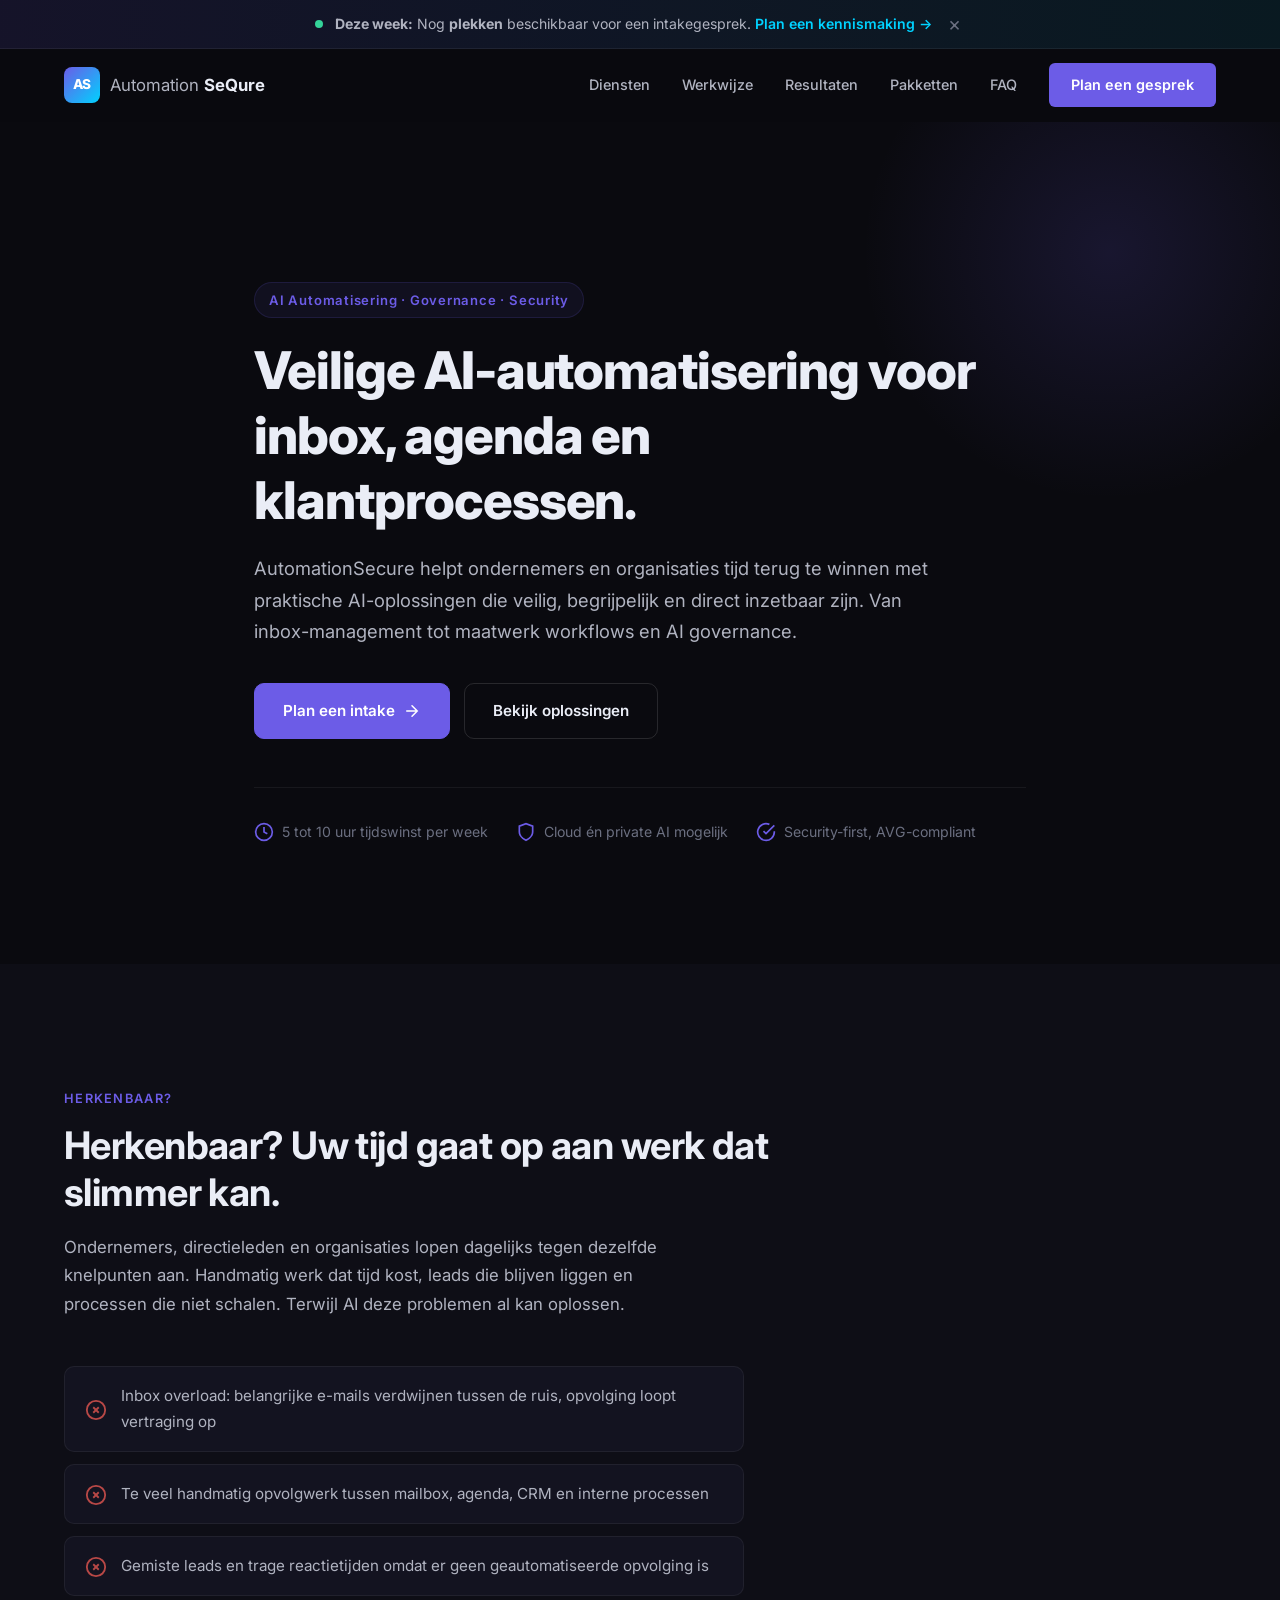
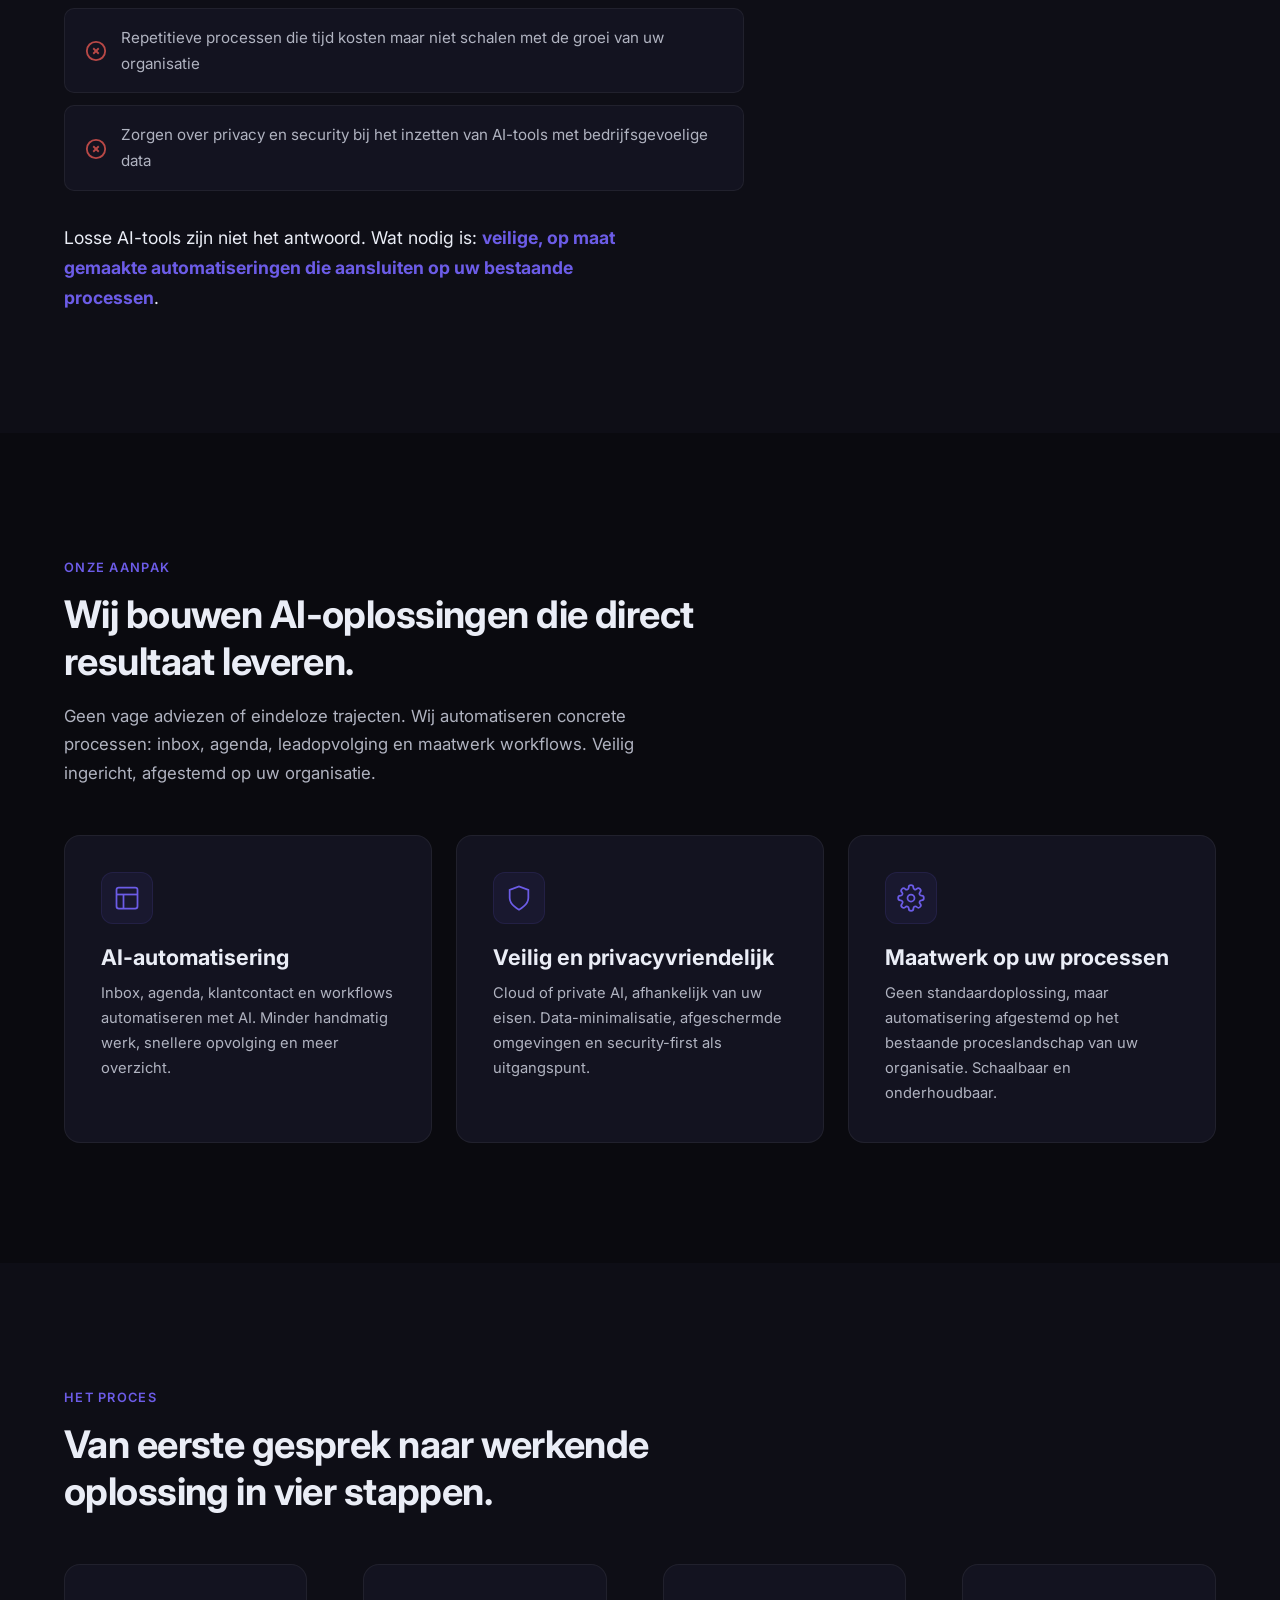
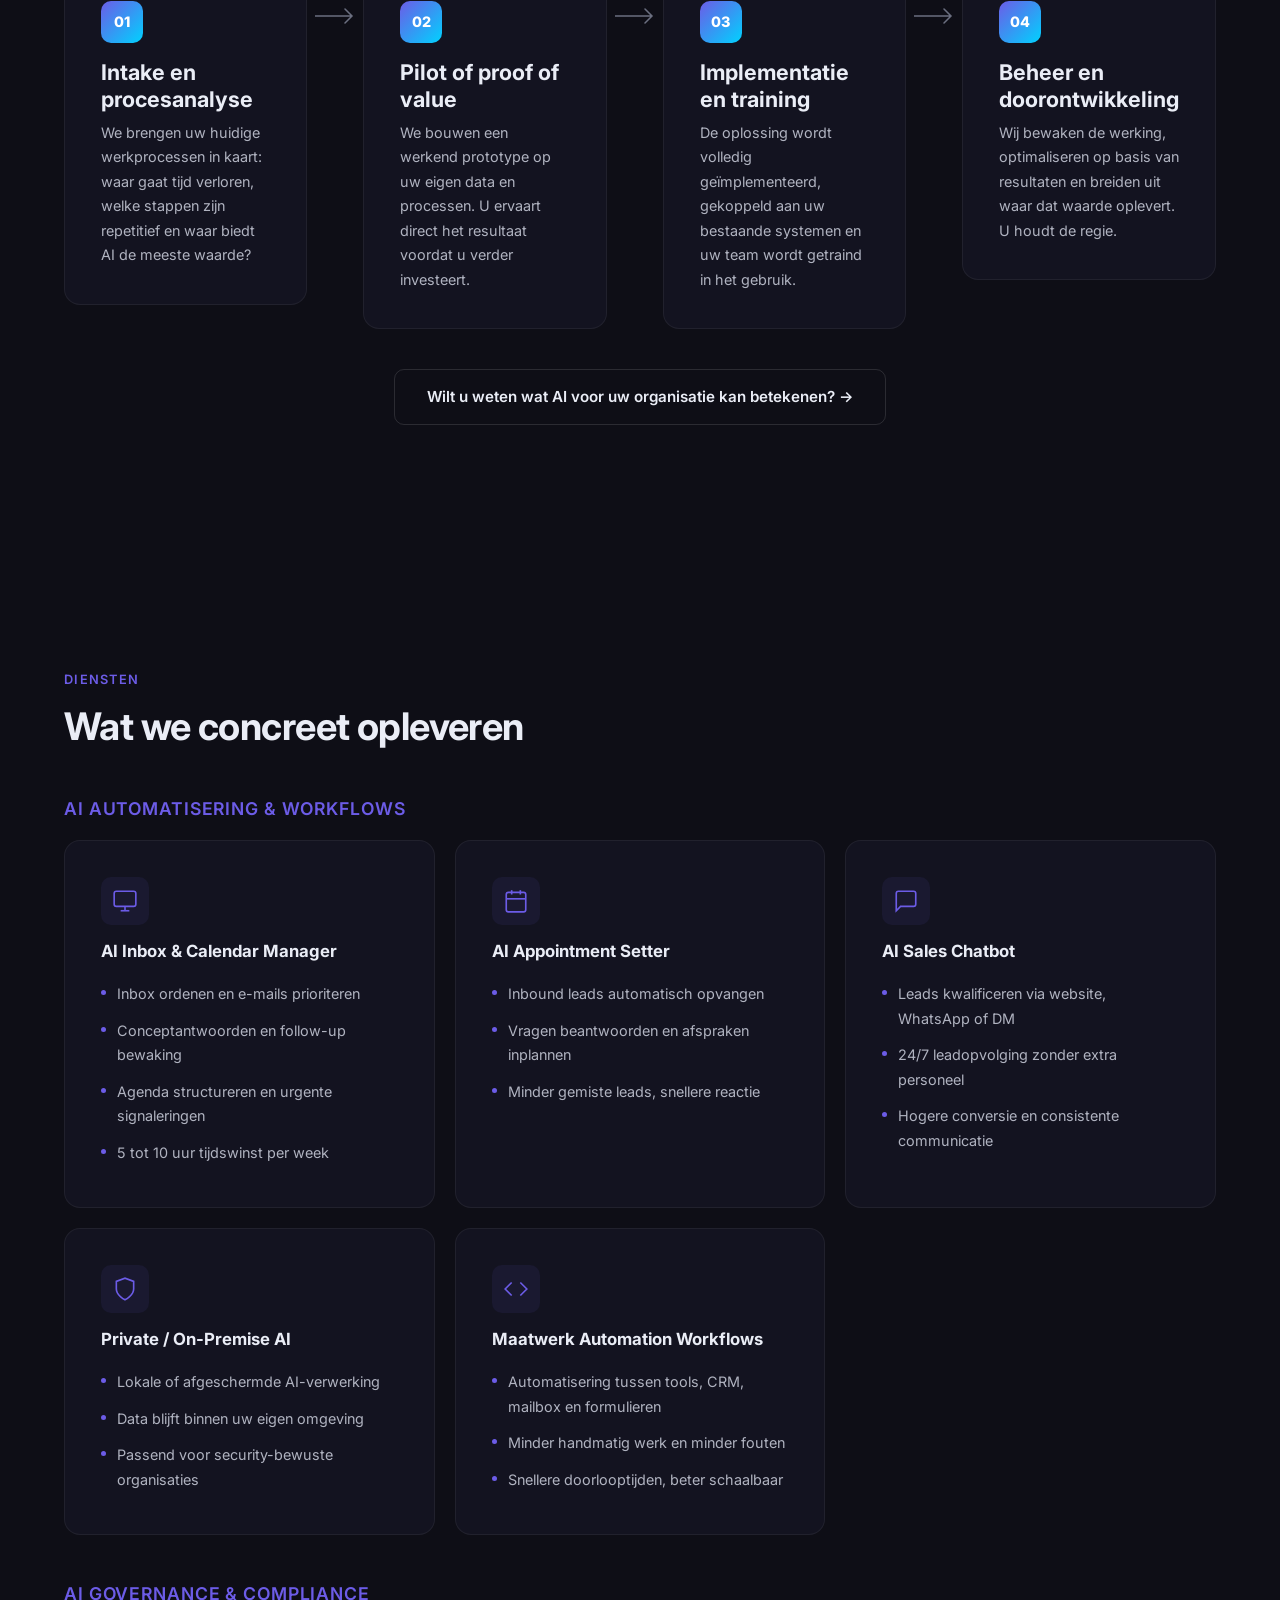
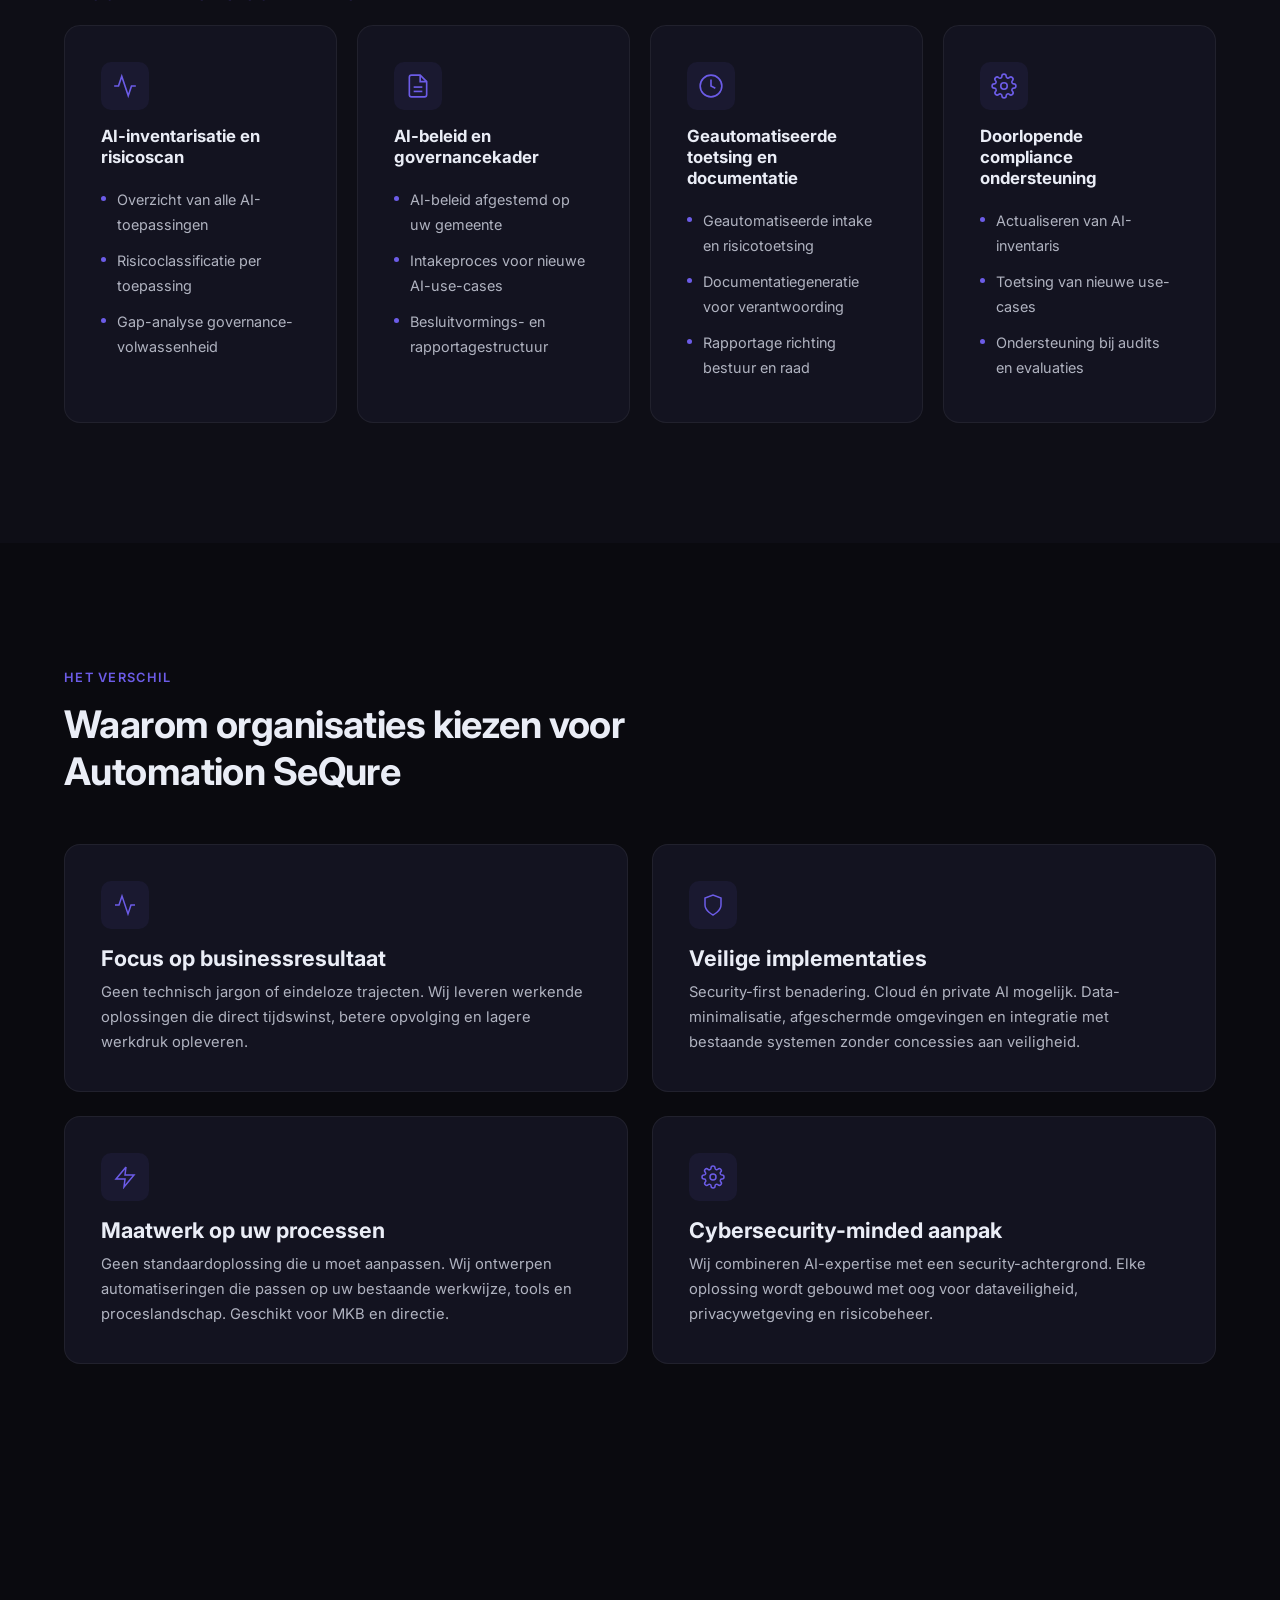
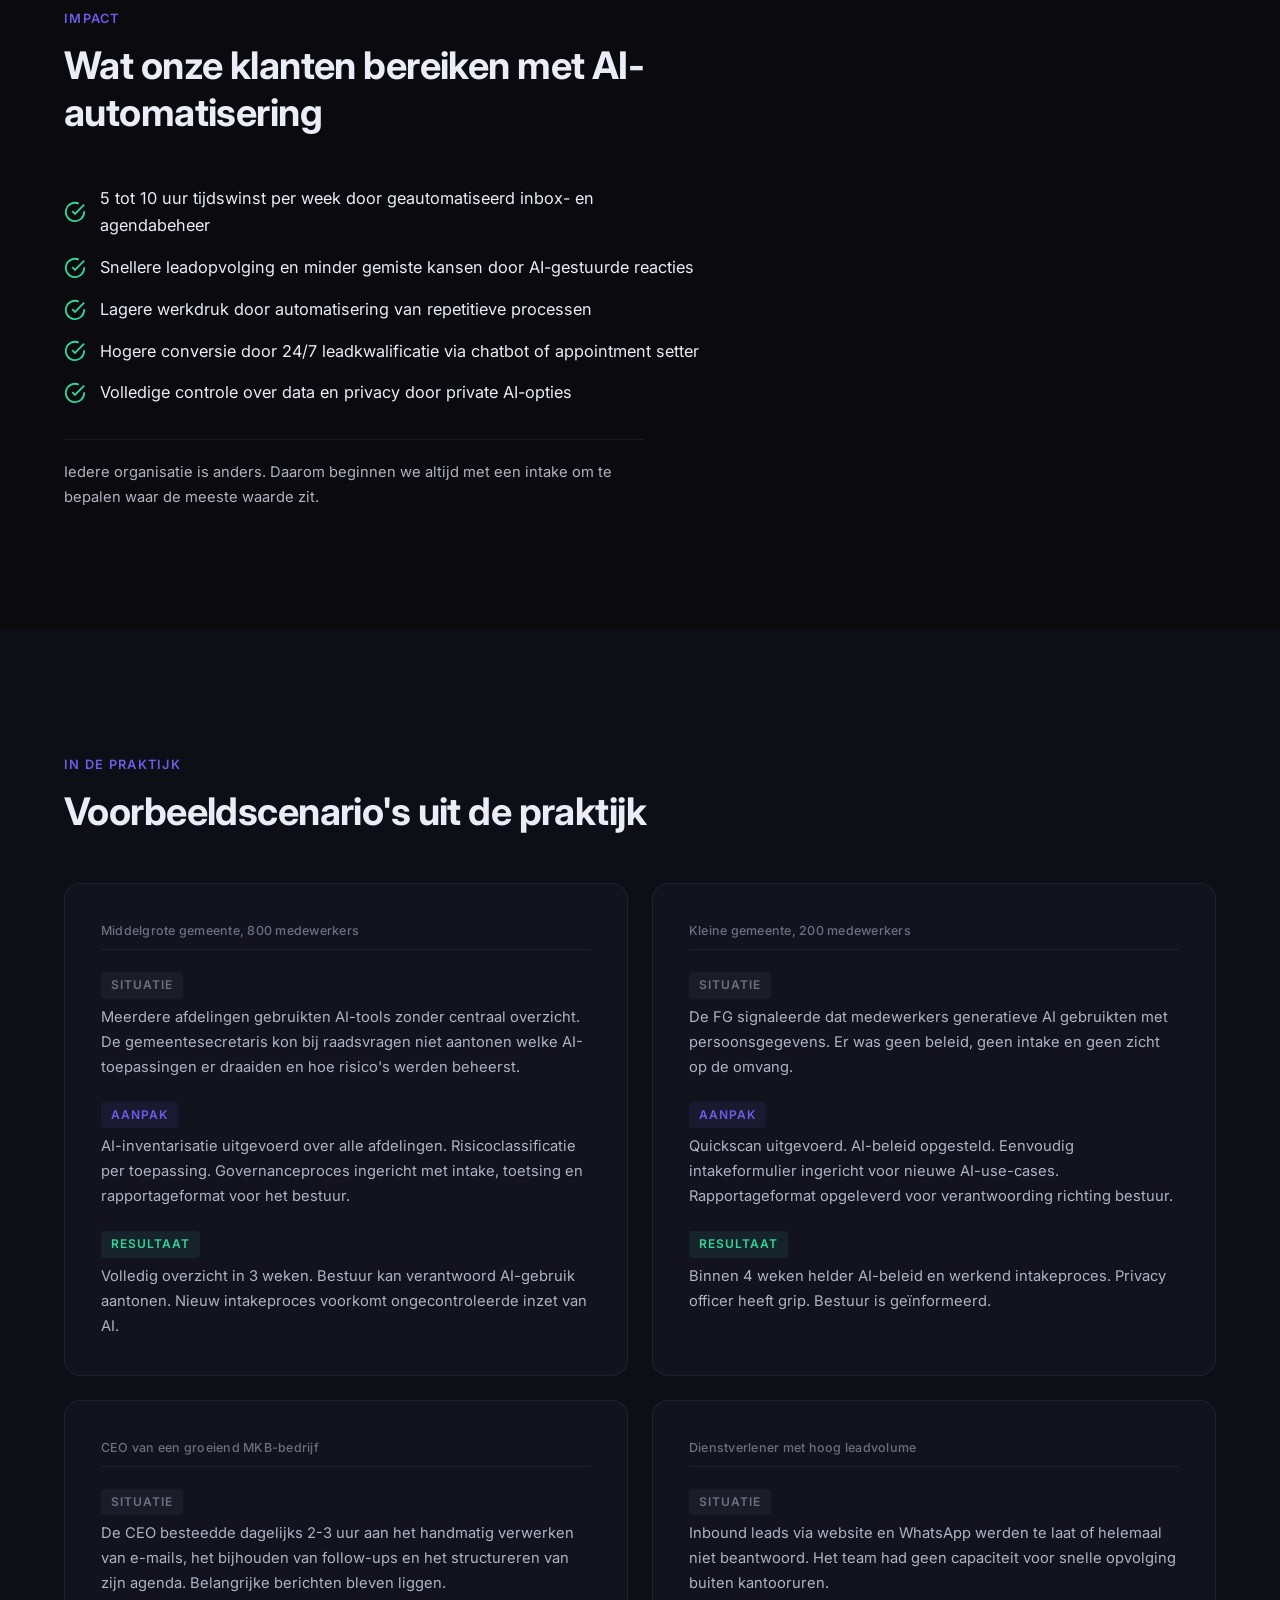
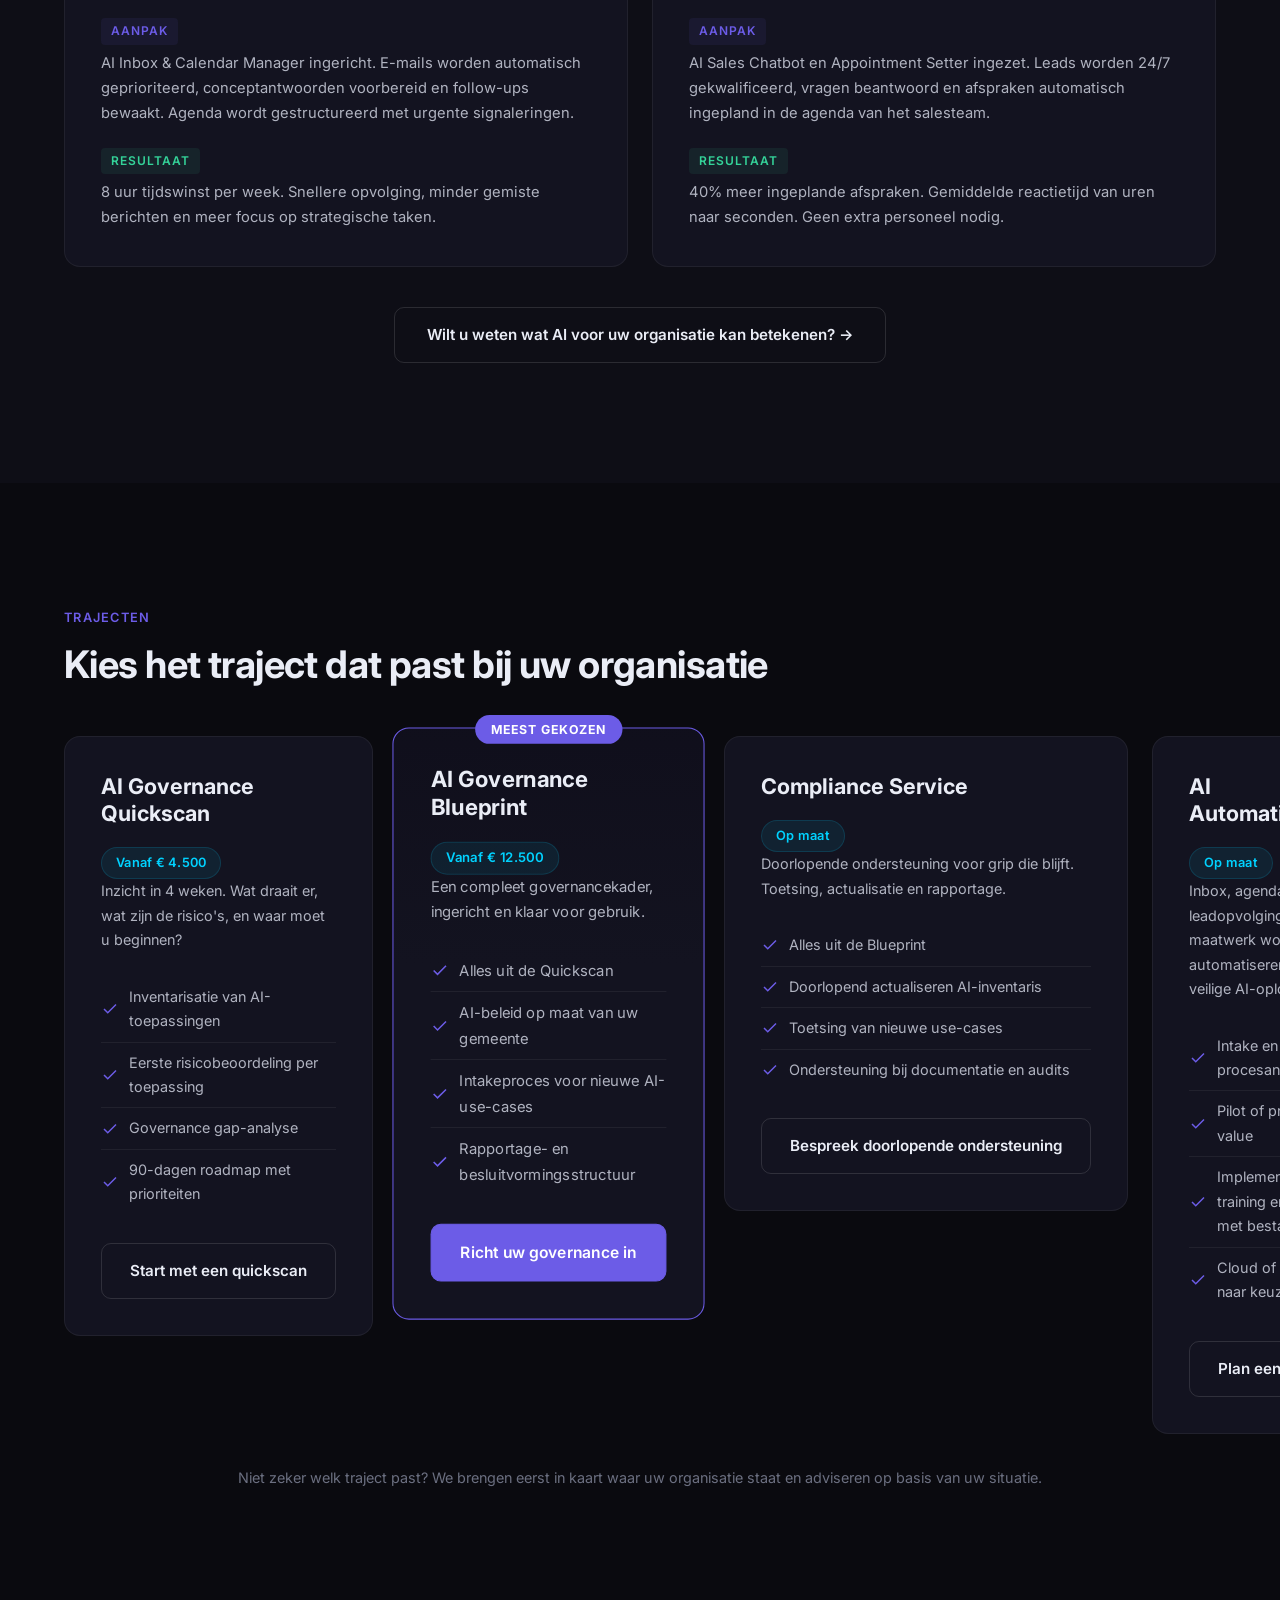
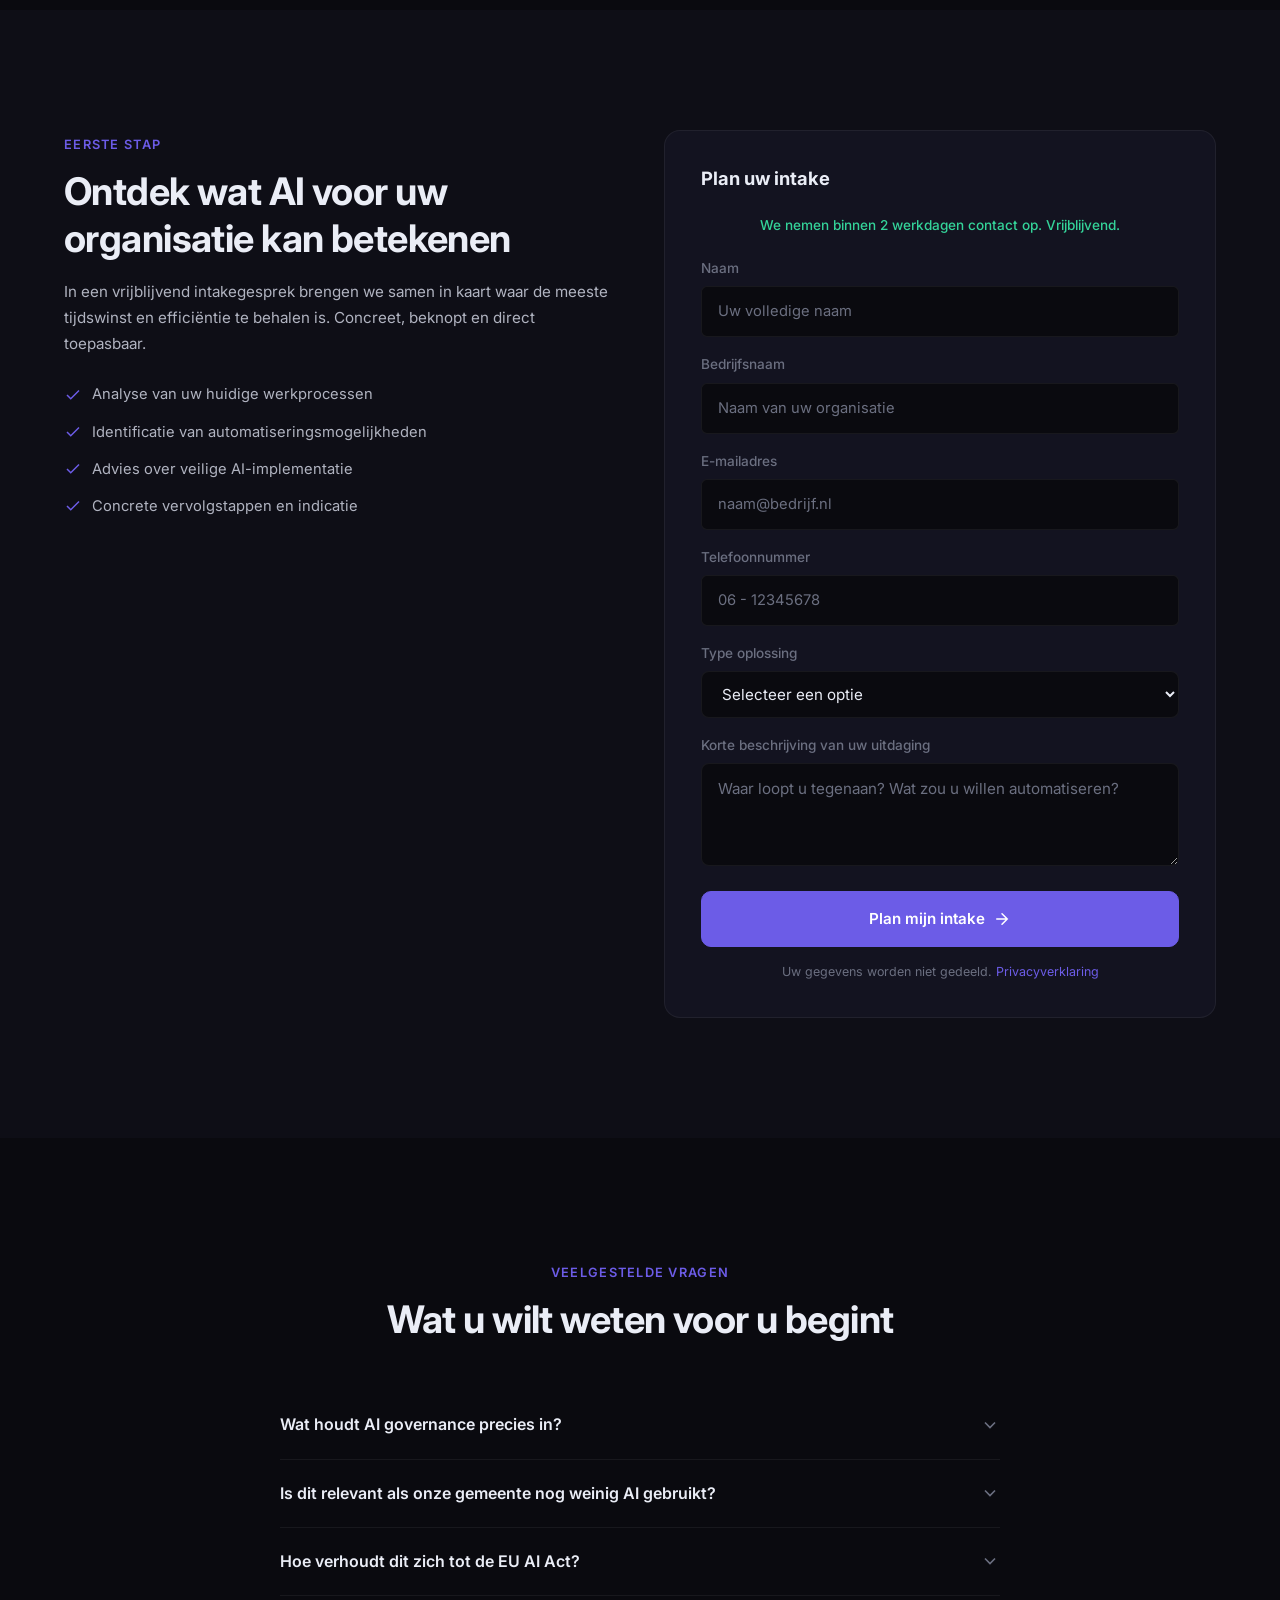
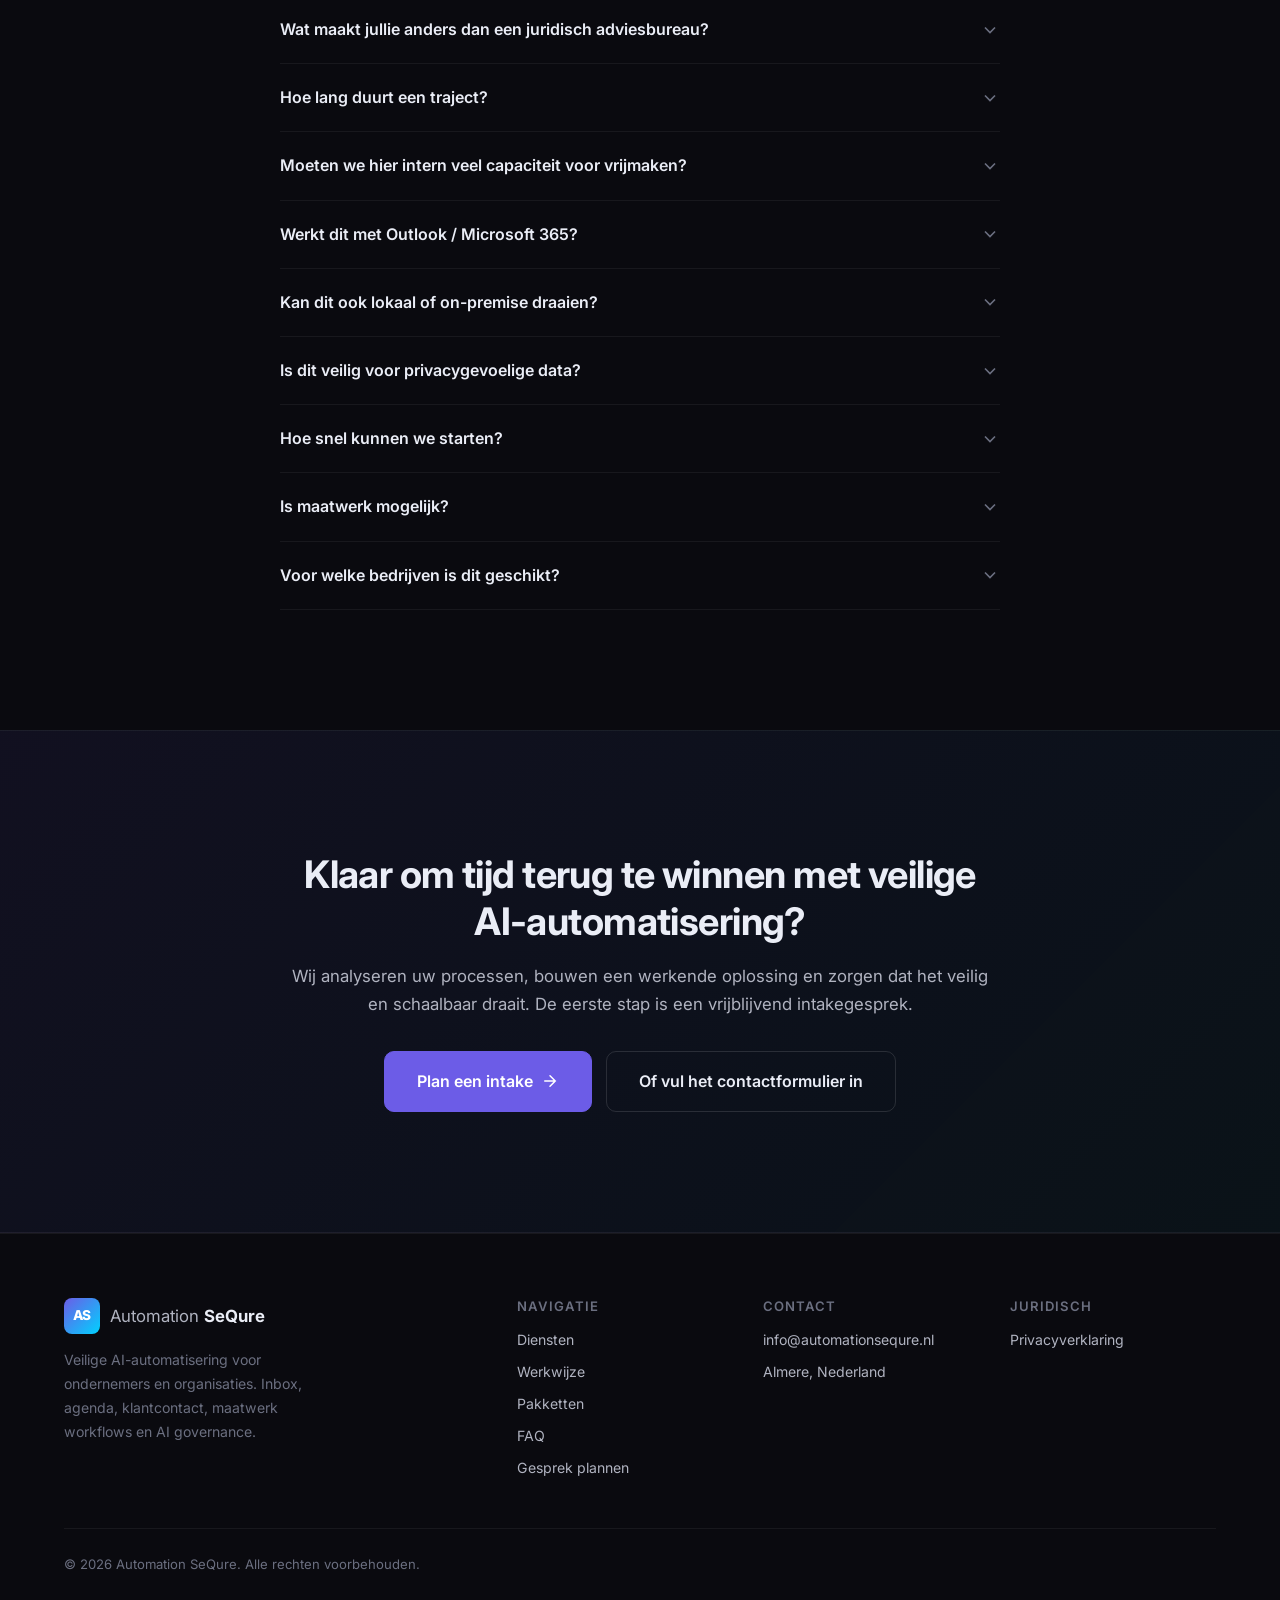
==== commit d8e6082e: "Deploy website met favicon naar TransIP" ====
--- a/www/index.html
+++ b/www/index.html
@@ -3,13 +3,13 @@
 <head>
   <meta charset="UTF-8">
   <meta name="viewport" content="width=device-width, initial-scale=1.0">
-  <title>Automation SeQure — Responsible AI Governance & Compliance voor gemeenten</title>
+  <title>Automation SeQure — Veilige AI-automatisering &amp; AI Governance</title>
   <link rel="icon" type="image/svg+xml" href="favicon.svg">
   <link rel="icon" type="image/png" sizes="32x32" href="favicon.png">
   <link rel="apple-touch-icon" href="favicon.png">
-  <meta name="description" content="Automation SeQure helpt gemeenten AI-gebruik in kaart te brengen, risico's te beoordelen en een werkbaar governanceproces in te richten. Met slimme automatisering voor documentatie, toetsing en rapportage.">
-  <meta property="og:title" content="Automation SeQure — AI Governance voor gemeenten">
-  <meta property="og:description" content="Grip op verantwoord AI-gebruik. Inventarisatie, risicobeoordeling en governanceprocessen voor de lokale overheid.">
+  <meta name="description" content="Automation SeQure automatiseert inbox, agenda, klantcontact en workflows met veilige AI-oplossingen. Voor ondernemers, MKB en gemeenten. Cloud &eacute;n private AI.">
+  <meta property="og:title" content="Automation SeQure — Veilige AI-automatisering &amp; Governance">
+  <meta property="og:description" content="AI-automatisering voor inbox, agenda en klantprocessen. Veilig, begrijpelijk en direct inzetbaar. Voor ondernemers, MKB en gemeenten.">
   <meta property="og:type" content="website">
   <meta property="og:url" content="https://automationsequre.nl">
   <meta property="og:locale" content="nl_NL">
@@ -25,7 +25,7 @@
     <div class="container">
       <div class="urgency-inner">
         <span class="urgency-pulse"></span>
-        <p><strong id="urgencyMonth">Q2 2026:</strong> Nog <strong id="urgencySlots">3 plekken</strong> beschikbaar voor AI Governance Quickscans dit kwartaal.
+        <p><strong id="urgencyPeriod">Deze week:</strong> Nog <strong id="urgencySlots">plekken</strong> beschikbaar voor een intakegesprek.
           <a href="afspraak.html">Plan een kennismaking &rarr;</a>
         </p>
         <button class="urgency-close" id="urgencyClose" aria-label="Sluiten">&times;</button>
@@ -58,27 +58,27 @@
   <section class="hero" id="hero">
     <div class="hero-glow"></div>
     <div class="container hero-content">
-      <span class="hero-label">AI Governance &middot; Compliance &middot; Gemeenten</span>
-      <h1 class="hero-headline">Grip op verantwoord AI-gebruik in uw gemeente. Gestructureerd, bewezen en werkbaar.</h1>
-      <p class="hero-sub">Gemeenten zetten steeds vaker AI in, maar overzicht ontbreekt. Wij brengen AI-gebruik in kaart, beoordelen risico's en richten een governanceproces in dat aansluit op de EU AI Act. Met slimme automatisering voor documentatie, toetsing en rapportage.</p>
+      <span class="hero-label">AI Automatisering &middot; Governance &middot; Security</span>
+      <h1 class="hero-headline">Veilige AI-automatisering voor inbox, agenda en klantprocessen.</h1>
+      <p class="hero-sub">AutomationSecure helpt ondernemers en organisaties tijd terug te winnen met praktische AI-oplossingen die veilig, begrijpelijk en direct inzetbaar zijn. Van inbox-management tot maatwerk workflows en AI governance.</p>
       <div class="hero-buttons">
-        <a href="afspraak.html" class="btn btn-primary">Plan een vrijblijvend gesprek
+        <a href="afspraak.html" class="btn btn-primary">Plan een intake
           <svg width="18" height="18" viewBox="0 0 24 24" fill="none" stroke="currentColor" stroke-width="2" stroke-linecap="round"><path d="M5 12h14M12 5l7 7-7 7"/></svg>
         </a>
-        <a href="#werkwijze" class="btn btn-outline">Bekijk onze aanpak</a>
+        <a href="#diensten" class="btn btn-outline">Bekijk oplossingen</a>
       </div>
       <div class="trust-bar">
         <div class="trust-item">
           <svg width="20" height="20" viewBox="0 0 24 24" fill="none" stroke="currentColor" stroke-width="2"><circle cx="12" cy="12" r="10"/><polyline points="12 6 12 12 16 14"/></svg>
-          <span>AI-inventarisatie binnen 4 weken afgerond</span>
+          <span>5 tot 10 uur tijdswinst per week</span>
         </div>
         <div class="trust-item">
           <svg width="20" height="20" viewBox="0 0 24 24" fill="none" stroke="currentColor" stroke-width="2"><path d="M12 22s8-4 8-10V5l-8-3-8 3v7c0 6 8 10 8 10z"/></svg>
-          <span>Afgestemd op de EU AI Act en AVG</span>
+          <span>Cloud &eacute;n private AI mogelijk</span>
         </div>
         <div class="trust-item">
           <svg width="20" height="20" viewBox="0 0 24 24" fill="none" stroke="currentColor" stroke-width="2"><path d="M22 11.08V12a10 10 0 1 1-5.93-9.14"/><polyline points="22 4 12 14.01 9 11.01"/></svg>
-          <span>Werkbaar proces, geen papieren exercitie</span>
+          <span>Security-first, AVG-compliant</span>
         </div>
       </div>
     </div>
@@ -89,36 +89,42 @@
     <div class="container">
       <div class="section-header reveal">
         <span class="section-label">Herkenbaar?</span>
-        <h2 class="section-title">De meeste gemeenten gebruiken al AI. Maar weinig hebben er structureel grip op.</h2>
-        <p class="section-intro">Medewerkers gebruiken ChatGPT, afdelingen experimenteren met AI-toepassingen en leveranciers bouwen AI in hun producten. Maar er is geen centraal overzicht, geen risicobeoordeling en geen bestuurlijk kader. Terwijl de EU AI Act dichterbij komt.</p>
+        <h2 class="section-title">Herkenbaar? Uw tijd gaat op aan werk dat slimmer kan.</h2>
+        <p class="section-intro">Ondernemers, directieleden en organisaties lopen dagelijks tegen dezelfde knelpunten aan. Handmatig werk dat tijd kost, leads die blijven liggen en processen die niet schalen. Terwijl AI deze problemen al kan oplossen.</p>
       </div>
       <div class="pain-list reveal">
         <div class="pain-item">
           <div class="pain-icon">
             <svg width="22" height="22" viewBox="0 0 24 24" fill="none" stroke="currentColor" stroke-width="2"><circle cx="12" cy="12" r="10"/><line x1="15" y1="9" x2="9" y2="15"/><line x1="9" y1="9" x2="15" y2="15"/></svg>
           </div>
-          <span>Geen centraal overzicht van welke AI-toepassingen er draaien binnen de organisatie</span>
+          <span>Inbox overload: belangrijke e-mails verdwijnen tussen de ruis, opvolging loopt vertraging op</span>
         </div>
         <div class="pain-item">
           <div class="pain-icon">
             <svg width="22" height="22" viewBox="0 0 24 24" fill="none" stroke="currentColor" stroke-width="2"><circle cx="12" cy="12" r="10"/><line x1="15" y1="9" x2="9" y2="15"/><line x1="9" y1="9" x2="15" y2="15"/></svg>
           </div>
-          <span>Onduidelijk welke risico's er kleven aan bestaand en gepland AI-gebruik</span>
+          <span>Te veel handmatig opvolgwerk tussen mailbox, agenda, CRM en interne processen</span>
         </div>
         <div class="pain-item">
           <div class="pain-icon">
             <svg width="22" height="22" viewBox="0 0 24 24" fill="none" stroke="currentColor" stroke-width="2"><circle cx="12" cy="12" r="10"/><line x1="15" y1="9" x2="9" y2="15"/><line x1="9" y1="9" x2="15" y2="15"/></svg>
           </div>
-          <span>Geen intakeproces voor nieuwe AI-use-cases, waardoor het organisch en ongecontroleerd groeit</span>
+          <span>Gemiste leads en trage reactietijden omdat er geen geautomatiseerde opvolging is</span>
         </div>
         <div class="pain-item">
           <div class="pain-icon">
             <svg width="22" height="22" viewBox="0 0 24 24" fill="none" stroke="currentColor" stroke-width="2"><circle cx="12" cy="12" r="10"/><line x1="15" y1="9" x2="9" y2="15"/><line x1="9" y1="9" x2="15" y2="15"/></svg>
           </div>
-          <span>Het bestuur vraagt om verantwoording, maar er ontbreekt documentatie en een helder governancekader</span>
-        </div>
-      </div>
-      <p class="probleem-closing reveal">Een AI-beleidsdocument alleen lost dit niet op. Wat nodig is: een <strong>werkbaar proces dat inventarisatie, toetsing en rapportage structureel inricht</strong>.</p>
+          <span>Repetitieve processen die tijd kosten maar niet schalen met de groei van uw organisatie</span>
+        </div>
+        <div class="pain-item">
+          <div class="pain-icon">
+            <svg width="22" height="22" viewBox="0 0 24 24" fill="none" stroke="currentColor" stroke-width="2"><circle cx="12" cy="12" r="10"/><line x1="15" y1="9" x2="9" y2="15"/><line x1="9" y1="9" x2="15" y2="15"/></svg>
+          </div>
+          <span>Zorgen over privacy en security bij het inzetten van AI-tools met bedrijfsgevoelige data</span>
+        </div>
+      </div>
+      <p class="probleem-closing reveal">Losse AI-tools zijn niet het antwoord. Wat nodig is: <strong>veilige, op maat gemaakte automatiseringen die aansluiten op uw bestaande processen</strong>.</p>
     </div>
   </section>
 
@@ -127,30 +133,30 @@
     <div class="container">
       <div class="section-header reveal">
         <span class="section-label">Onze aanpak</span>
-        <h2 class="section-title">Wij leveren geen rapport. Wij richten een governanceproces in.</h2>
-        <p class="section-intro">Een PDF met aanbevelingen brengt geen verandering. Gemeenten hebben een werkend proces nodig: intake van AI-use-cases, risicoclassificatie, toetsing en bestuurlijke rapportage. Dat is wat wij bouwen en automatiseren.</p>
+        <h2 class="section-title">Wij bouwen AI-oplossingen die direct resultaat leveren.</h2>
+        <p class="section-intro">Geen vage adviezen of eindeloze trajecten. Wij automatiseren concrete processen: inbox, agenda, leadopvolging en maatwerk workflows. Veilig ingericht, afgestemd op uw organisatie.</p>
       </div>
       <div class="solution-grid reveal">
         <div class="solution-card">
           <div class="solution-icon">
             <svg width="28" height="28" viewBox="0 0 24 24" fill="none" stroke="currentColor" stroke-width="1.5"><rect x="3" y="3" width="18" height="18" rx="2"/><line x1="3" y1="9" x2="21" y2="9"/><line x1="9" y1="21" x2="9" y2="9"/></svg>
           </div>
-          <h3>AI-inventarisatie</h3>
-          <p>Compleet overzicht van alle AI-toepassingen binnen uw gemeente. Per afdeling, per leverancier, per risiconiveau. Geen blinde vlekken meer.</p>
+          <h3>AI-automatisering</h3>
+          <p>Inbox, agenda, klantcontact en workflows automatiseren met AI. Minder handmatig werk, snellere opvolging en meer overzicht.</p>
         </div>
         <div class="solution-card">
           <div class="solution-icon">
-            <svg width="28" height="28" viewBox="0 0 24 24" fill="none" stroke="currentColor" stroke-width="1.5"><path d="M22 12h-4l-3 9L9 3l-3 9H2"/></svg>
-          </div>
-          <h3>Risicobeoordeling en toetsing</h3>
-          <p>Elke AI-toepassing wordt beoordeeld op risico, impact en compliance. Met een helder classificatiemodel dat aansluit op de EU AI Act.</p>
+            <svg width="28" height="28" viewBox="0 0 24 24" fill="none" stroke="currentColor" stroke-width="1.5"><path d="M12 22s8-4 8-10V5l-8-3-8 3v7c0 6 8 10 8 10z"/></svg>
+          </div>
+          <h3>Veilig en privacyvriendelijk</h3>
+          <p>Cloud of private AI, afhankelijk van uw eisen. Data-minimalisatie, afgeschermde omgevingen en security-first als uitgangspunt.</p>
         </div>
         <div class="solution-card">
           <div class="solution-icon">
             <svg width="28" height="28" viewBox="0 0 24 24" fill="none" stroke="currentColor" stroke-width="1.5"><circle cx="12" cy="12" r="3"/><path d="M19.4 15a1.65 1.65 0 0 0 .33 1.82l.06.06a2 2 0 0 1-2.83 2.83l-.06-.06a1.65 1.65 0 0 0-1.82-.33 1.65 1.65 0 0 0-1 1.51V21a2 2 0 0 1-4 0v-.09A1.65 1.65 0 0 0 9 19.4a1.65 1.65 0 0 0-1.82.33l-.06.06a2 2 0 0 1-2.83-2.83l.06-.06A1.65 1.65 0 0 0 4.68 15a1.65 1.65 0 0 0-1.51-1H3a2 2 0 0 1 0-4h.09A1.65 1.65 0 0 0 4.6 9a1.65 1.65 0 0 0-.33-1.82l-.06-.06a2 2 0 0 1 2.83-2.83l.06.06A1.65 1.65 0 0 0 9 4.68a1.65 1.65 0 0 0 1-1.51V3a2 2 0 0 1 4 0v.09a1.65 1.65 0 0 0 1 1.51 1.65 1.65 0 0 0 1.82-.33l.06-.06a2 2 0 0 1 2.83 2.83l-.06.06A1.65 1.65 0 0 0 19.4 9a1.65 1.65 0 0 0 1.51 1H21a2 2 0 0 1 0 4h-.09a1.65 1.65 0 0 0-1.51 1z"/></svg>
           </div>
-          <h3>Geautomatiseerd governanceproces</h3>
-          <p>Intake van nieuwe AI-use-cases, geautomatiseerde toetsing, documentatie en rapportage richting bestuur. Werkbaar en herhaalbaar.</p>
+          <h3>Maatwerk op uw processen</h3>
+          <p>Geen standaardoplossing, maar automatisering afgestemd op het bestaande proceslandschap van uw organisatie. Schaalbaar en onderhoudbaar.</p>
         </div>
       </div>
     </div>
@@ -161,41 +167,41 @@
     <div class="container">
       <div class="section-header reveal">
         <span class="section-label">Het proces</span>
-        <h2 class="section-title">Van onduidelijkheid naar bestuurlijke grip in vier stappen.</h2>
+        <h2 class="section-title">Van eerste gesprek naar werkende oplossing in vier stappen.</h2>
       </div>
       <div class="steps-grid reveal">
         <div class="step-card">
           <span class="step-number">01</span>
-          <h3>Inventariseren</h3>
-          <p>We brengen samen in kaart welke AI-toepassingen er draaien, wie ze gebruikt en welke data erin verwerkt wordt. Per afdeling, per leverancier.</p>
+          <h3>Intake en procesanalyse</h3>
+          <p>We brengen uw huidige werkprocessen in kaart: waar gaat tijd verloren, welke stappen zijn repetitief en waar biedt AI de meeste waarde?</p>
         </div>
         <div class="step-connector" aria-hidden="true">
           <svg width="40" height="24" viewBox="0 0 40 24" fill="none"><path d="M0 12h36M30 5l7 7-7 7" stroke="currentColor" stroke-width="1.5" stroke-linecap="round"/></svg>
         </div>
         <div class="step-card">
           <span class="step-number">02</span>
-          <h3>Beoordelen</h3>
-          <p>Elke toepassing wordt geclassificeerd op risico en impact. We toetsen aan de EU AI Act, de AVG en interne beleidskaders van uw gemeente.</p>
+          <h3>Pilot of proof of value</h3>
+          <p>We bouwen een werkend prototype op uw eigen data en processen. U ervaart direct het resultaat voordat u verder investeert.</p>
         </div>
         <div class="step-connector" aria-hidden="true">
           <svg width="40" height="24" viewBox="0 0 40 24" fill="none"><path d="M0 12h36M30 5l7 7-7 7" stroke="currentColor" stroke-width="1.5" stroke-linecap="round"/></svg>
         </div>
         <div class="step-card">
           <span class="step-number">03</span>
-          <h3>Inrichten</h3>
-          <p>We bouwen het governanceproces: intake voor nieuwe AI-use-cases, toetsingskader, besluitvormingsstructuur en rapportageformat richting bestuur.</p>
+          <h3>Implementatie en training</h3>
+          <p>De oplossing wordt volledig ge&iuml;mplementeerd, gekoppeld aan uw bestaande systemen en uw team wordt getraind in het gebruik.</p>
         </div>
         <div class="step-connector" aria-hidden="true">
           <svg width="40" height="24" viewBox="0 0 40 24" fill="none"><path d="M0 12h36M30 5l7 7-7 7" stroke="currentColor" stroke-width="1.5" stroke-linecap="round"/></svg>
         </div>
         <div class="step-card">
           <span class="step-number">04</span>
-          <h3>Borgen</h3>
-          <p>Het proces draait. Nieuwe AI-toepassingen worden getoetst via een vast kader. Rapportages lopen geautomatiseerd. De gemeente heeft aantoonbare grip.</p>
+          <h3>Beheer en doorontwikkeling</h3>
+          <p>Wij bewaken de werking, optimaliseren op basis van resultaten en breiden uit waar dat waarde oplevert. U houdt de regie.</p>
         </div>
       </div>
       <div class="section-cta reveal">
-        <a href="afspraak.html" class="btn btn-outline">Wilt u weten hoe dit er voor uw gemeente uitziet? &rarr;</a>
+        <a href="afspraak.html" class="btn btn-outline">Wilt u weten wat AI voor uw organisatie kan betekenen? &rarr;</a>
       </div>
     </div>
   </section>
@@ -207,6 +213,70 @@
         <span class="section-label">Diensten</span>
         <h2 class="section-title">Wat we concreet opleveren</h2>
       </div>
+
+      <!-- AI Automatisering & Workflows -->
+      <h3 class="services-category reveal">AI Automatisering &amp; Workflows</h3>
+      <div class="services-grid services-grid--five reveal">
+        <div class="service-card">
+          <div class="service-icon">
+            <svg width="26" height="26" viewBox="0 0 24 24" fill="none" stroke="currentColor" stroke-width="1.5"><rect x="2" y="3" width="20" height="14" rx="2"/><line x1="8" y1="21" x2="16" y2="21"/><line x1="12" y1="17" x2="12" y2="21"/></svg>
+          </div>
+          <h3>AI Inbox &amp; Calendar Manager</h3>
+          <ul class="service-items">
+            <li>Inbox ordenen en e-mails prioriteren</li>
+            <li>Conceptantwoorden en follow-up bewaking</li>
+            <li>Agenda structureren en urgente signaleringen</li>
+            <li>5 tot 10 uur tijdswinst per week</li>
+          </ul>
+        </div>
+        <div class="service-card">
+          <div class="service-icon">
+            <svg width="26" height="26" viewBox="0 0 24 24" fill="none" stroke="currentColor" stroke-width="1.5"><rect x="3" y="4" width="18" height="18" rx="2"/><line x1="16" y1="2" x2="16" y2="6"/><line x1="8" y1="2" x2="8" y2="6"/><line x1="3" y1="10" x2="21" y2="10"/></svg>
+          </div>
+          <h3>AI Appointment Setter</h3>
+          <ul class="service-items">
+            <li>Inbound leads automatisch opvangen</li>
+            <li>Vragen beantwoorden en afspraken inplannen</li>
+            <li>Minder gemiste leads, snellere reactie</li>
+          </ul>
+        </div>
+        <div class="service-card">
+          <div class="service-icon">
+            <svg width="26" height="26" viewBox="0 0 24 24" fill="none" stroke="currentColor" stroke-width="1.5"><path d="M21 15a2 2 0 0 1-2 2H7l-4 4V5a2 2 0 0 1 2-2h14a2 2 0 0 1 2 2z"/></svg>
+          </div>
+          <h3>AI Sales Chatbot</h3>
+          <ul class="service-items">
+            <li>Leads kwalificeren via website, WhatsApp of DM</li>
+            <li>24/7 leadopvolging zonder extra personeel</li>
+            <li>Hogere conversie en consistente communicatie</li>
+          </ul>
+        </div>
+        <div class="service-card">
+          <div class="service-icon">
+            <svg width="26" height="26" viewBox="0 0 24 24" fill="none" stroke="currentColor" stroke-width="1.5"><path d="M12 22s8-4 8-10V5l-8-3-8 3v7c0 6 8 10 8 10z"/></svg>
+          </div>
+          <h3>Private / On-Premise AI</h3>
+          <ul class="service-items">
+            <li>Lokale of afgeschermde AI-verwerking</li>
+            <li>Data blijft binnen uw eigen omgeving</li>
+            <li>Passend voor security-bewuste organisaties</li>
+          </ul>
+        </div>
+        <div class="service-card">
+          <div class="service-icon">
+            <svg width="26" height="26" viewBox="0 0 24 24" fill="none" stroke="currentColor" stroke-width="1.5"><polyline points="16 18 22 12 16 6"/><polyline points="8 6 2 12 8 18"/></svg>
+          </div>
+          <h3>Maatwerk Automation Workflows</h3>
+          <ul class="service-items">
+            <li>Automatisering tussen tools, CRM, mailbox en formulieren</li>
+            <li>Minder handmatig werk en minder fouten</li>
+            <li>Snellere doorlooptijden, beter schaalbaar</li>
+          </ul>
+        </div>
+      </div>
+
+      <!-- AI Governance & Compliance -->
+      <h3 class="services-category reveal">AI Governance &amp; Compliance</h3>
       <div class="services-grid reveal">
         <div class="service-card">
           <div class="service-icon">
@@ -261,36 +331,36 @@
     <div class="container">
       <div class="section-header reveal">
         <span class="section-label">Het verschil</span>
-        <h2 class="section-title">Waarom gemeenten kiezen voor Automation SeQure</h2>
+        <h2 class="section-title">Waarom organisaties kiezen voor Automation SeQure</h2>
       </div>
       <div class="reasons-grid reveal">
         <div class="reason-card">
           <div class="reason-icon">
             <svg width="24" height="24" viewBox="0 0 24 24" fill="none" stroke="currentColor" stroke-width="1.5"><polyline points="22 12 18 12 15 21 9 3 6 12 2 12"/></svg>
           </div>
-          <h3>Proces, geen rapport</h3>
-          <p>Een adviesrapport verdwijnt in een la. Wij richten een werkend governanceproces in dat blijft draaien. Intake, toetsing, documentatie en rapportage, structureel geborgd.</p>
+          <h3>Focus op businessresultaat</h3>
+          <p>Geen technisch jargon of eindeloze trajecten. Wij leveren werkende oplossingen die direct tijdswinst, betere opvolging en lagere werkdruk opleveren.</p>
+        </div>
+        <div class="reason-card">
+          <div class="reason-icon">
+            <svg width="24" height="24" viewBox="0 0 24 24" fill="none" stroke="currentColor" stroke-width="1.5"><path d="M12 22s8-4 8-10V5l-8-3-8 3v7c0 6 8 10 8 10z"/></svg>
+          </div>
+          <h3>Veilige implementaties</h3>
+          <p>Security-first benadering. Cloud &eacute;n private AI mogelijk. Data-minimalisatie, afgeschermde omgevingen en integratie met bestaande systemen zonder concessies aan veiligheid.</p>
         </div>
         <div class="reason-card">
           <div class="reason-icon">
             <svg width="24" height="24" viewBox="0 0 24 24" fill="none" stroke="currentColor" stroke-width="1.5"><polyline points="13 2 3 14 12 14 11 22 21 10 12 10 13 2"/></svg>
           </div>
-          <h3>Automation-first</h3>
-          <p>Waar anderen handmatig documenteren, automatiseren wij. Intake, risicoclassificatie en rapportage worden geautomatiseerd zodat governance geen extra belasting wordt voor uw organisatie.</p>
+          <h3>Maatwerk op uw processen</h3>
+          <p>Geen standaardoplossing die u moet aanpassen. Wij ontwerpen automatiseringen die passen op uw bestaande werkwijze, tools en proceslandschap. Geschikt voor MKB en directie.</p>
         </div>
         <div class="reason-card">
           <div class="reason-icon">
-            <svg width="24" height="24" viewBox="0 0 24 24" fill="none" stroke="currentColor" stroke-width="1.5"><path d="M17 21v-2a4 4 0 0 0-4-4H5a4 4 0 0 0-4 4v2"/><circle cx="9" cy="7" r="4"/><path d="M23 21v-2a4 4 0 0 0-3-3.87"/><path d="M16 3.13a4 4 0 0 1 0 7.75"/></svg>
-          </div>
-          <h3>Gebouwd voor de gemeentelijke realiteit</h3>
-          <p>Wij kennen de context: bestuurlijke verantwoording, raadsvragen, beperkte capaciteit op IT en privacy. Onze aanpak sluit aan op hoe gemeenten werken, niet op hoe consultancies denken.</p>
-        </div>
-        <div class="reason-card">
-          <div class="reason-icon">
-            <svg width="24" height="24" viewBox="0 0 24 24" fill="none" stroke="currentColor" stroke-width="1.5"><path d="M12 22s8-4 8-10V5l-8-3-8 3v7c0 6 8 10 8 10z"/></svg>
-          </div>
-          <h3>Bestuurlijke rust door bewijs</h3>
-          <p>Grip op AI is niet alleen weten wat er draait. Het is het kunnen aantonen d&aacute;t u grip heeft. Wij leveren de documentatie en rapportagestructuur waarmee u dat kunt.</p>
+            <svg width="24" height="24" viewBox="0 0 24 24" fill="none" stroke="currentColor" stroke-width="1.5"><circle cx="12" cy="12" r="3"/><path d="M19.4 15a1.65 1.65 0 0 0 .33 1.82l.06.06a2 2 0 0 1-2.83 2.83l-.06-.06a1.65 1.65 0 0 0-1.82-.33 1.65 1.65 0 0 0-1 1.51V21a2 2 0 0 1-4 0v-.09A1.65 1.65 0 0 0 9 19.4a1.65 1.65 0 0 0-1.82.33l-.06.06a2 2 0 0 1-2.83-2.83l.06-.06A1.65 1.65 0 0 0 4.68 15a1.65 1.65 0 0 0-1.51-1H3a2 2 0 0 1 0-4h.09A1.65 1.65 0 0 0 4.6 9a1.65 1.65 0 0 0-.33-1.82l-.06-.06a2 2 0 0 1 2.83-2.83l.06.06A1.65 1.65 0 0 0 9 4.68a1.65 1.65 0 0 0 1-1.51V3a2 2 0 0 1 4 0v.09a1.65 1.65 0 0 0 1 1.51 1.65 1.65 0 0 0 1.82-.33l.06-.06a2 2 0 0 1 2.83 2.83l-.06.06A1.65 1.65 0 0 0 19.4 9a1.65 1.65 0 0 0 1.51 1H21a2 2 0 0 1 0 4h-.09a1.65 1.65 0 0 0-1.51 1z"/></svg>
+          </div>
+          <h3>Cybersecurity-minded aanpak</h3>
+          <p>Wij combineren AI-expertise met een security-achtergrond. Elke oplossing wordt gebouwd met oog voor dataveiligheid, privacywetgeving en risicobeheer.</p>
         </div>
       </div>
     </div>
@@ -301,31 +371,31 @@
     <div class="container">
       <div class="section-header reveal">
         <span class="section-label">Impact</span>
-        <h2 class="section-title">Wat gemeenten bereiken met een werkbaar governanceproces</h2>
+        <h2 class="section-title">Wat onze klanten bereiken met AI-automatisering</h2>
       </div>
       <div class="results-list reveal">
         <div class="result-item">
           <svg width="22" height="22" viewBox="0 0 24 24" fill="none" stroke="currentColor" stroke-width="2"><path d="M22 11.08V12a10 10 0 1 1-5.93-9.14"/><polyline points="22 4 12 14.01 9 11.01"/></svg>
-          <span>Compleet overzicht van alle AI-toepassingen binnen de gemeente</span>
+          <span>5 tot 10 uur tijdswinst per week door geautomatiseerd inbox- en agendabeheer</span>
         </div>
         <div class="result-item">
           <svg width="22" height="22" viewBox="0 0 24 24" fill="none" stroke="currentColor" stroke-width="2"><path d="M22 11.08V12a10 10 0 1 1-5.93-9.14"/><polyline points="22 4 12 14.01 9 11.01"/></svg>
-          <span>Risicoclassificatie per toepassing, afgestemd op de EU AI Act</span>
+          <span>Snellere leadopvolging en minder gemiste kansen door AI-gestuurde reacties</span>
         </div>
         <div class="result-item">
           <svg width="22" height="22" viewBox="0 0 24 24" fill="none" stroke="currentColor" stroke-width="2"><path d="M22 11.08V12a10 10 0 1 1-5.93-9.14"/><polyline points="22 4 12 14.01 9 11.01"/></svg>
-          <span>Werkend intakeproces voor nieuwe AI-use-cases</span>
+          <span>Lagere werkdruk door automatisering van repetitieve processen</span>
         </div>
         <div class="result-item">
           <svg width="22" height="22" viewBox="0 0 24 24" fill="none" stroke="currentColor" stroke-width="2"><path d="M22 11.08V12a10 10 0 1 1-5.93-9.14"/><polyline points="22 4 12 14.01 9 11.01"/></svg>
-          <span>Bestuurlijke rapportage die aantoont dat er grip is op verantwoord AI-gebruik</span>
+          <span>Hogere conversie door 24/7 leadkwalificatie via chatbot of appointment setter</span>
         </div>
         <div class="result-item">
           <svg width="22" height="22" viewBox="0 0 24 24" fill="none" stroke="currentColor" stroke-width="2"><path d="M22 11.08V12a10 10 0 1 1-5.93-9.14"/><polyline points="22 4 12 14.01 9 11.01"/></svg>
-          <span>Geautomatiseerde documentatie en toetsing die meeschaalt met nieuw AI-gebruik</span>
-        </div>
-      </div>
-      <p class="results-note reveal">Iedere gemeente staat op een ander punt. Daarom beginnen we altijd met een quickscan om te bepalen waar de meeste waarde zit.</p>
+          <span>Volledige controle over data en privacy door private AI-opties</span>
+        </div>
+      </div>
+      <p class="results-note reveal">Iedere organisatie is anders. Daarom beginnen we altijd met een intake om te bepalen waar de meeste waarde zit.</p>
     </div>
   </section>
 
@@ -334,7 +404,7 @@
     <div class="container">
       <div class="section-header reveal">
         <span class="section-label">In de praktijk</span>
-        <h2 class="section-title">Voorbeeldscenario's uit de gemeentelijke praktijk</h2>
+        <h2 class="section-title">Voorbeeldscenario's uit de praktijk</h2>
       </div>
       <div class="cases-grid reveal">
         <div class="case-card">
@@ -367,9 +437,39 @@
             <p>Binnen 4 weken helder AI-beleid en werkend intakeproces. Privacy officer heeft grip. Bestuur is geïnformeerd.</p>
           </div>
         </div>
+        <div class="case-card">
+          <div class="case-industry">CEO van een groeiend MKB-bedrijf</div>
+          <div class="case-phase">
+            <span class="case-label">Situatie</span>
+            <p>De CEO besteedde dagelijks 2-3 uur aan het handmatig verwerken van e-mails, het bijhouden van follow-ups en het structureren van zijn agenda. Belangrijke berichten bleven liggen.</p>
+          </div>
+          <div class="case-phase">
+            <span class="case-label case-label--accent">Aanpak</span>
+            <p>AI Inbox &amp; Calendar Manager ingericht. E-mails worden automatisch geprioriteerd, conceptantwoorden voorbereid en follow-ups bewaakt. Agenda wordt gestructureerd met urgente signaleringen.</p>
+          </div>
+          <div class="case-phase">
+            <span class="case-label case-label--success">Resultaat</span>
+            <p>8 uur tijdswinst per week. Snellere opvolging, minder gemiste berichten en meer focus op strategische taken.</p>
+          </div>
+        </div>
+        <div class="case-card">
+          <div class="case-industry">Dienstverlener met hoog leadvolume</div>
+          <div class="case-phase">
+            <span class="case-label">Situatie</span>
+            <p>Inbound leads via website en WhatsApp werden te laat of helemaal niet beantwoord. Het team had geen capaciteit voor snelle opvolging buiten kantooruren.</p>
+          </div>
+          <div class="case-phase">
+            <span class="case-label case-label--accent">Aanpak</span>
+            <p>AI Sales Chatbot en Appointment Setter ingezet. Leads worden 24/7 gekwalificeerd, vragen beantwoord en afspraken automatisch ingepland in de agenda van het salesteam.</p>
+          </div>
+          <div class="case-phase">
+            <span class="case-label case-label--success">Resultaat</span>
+            <p>40% meer ingeplande afspraken. Gemiddelde reactietijd van uren naar seconden. Geen extra personeel nodig.</p>
+          </div>
+        </div>
       </div>
       <div class="section-cta reveal">
-        <a href="afspraak.html" class="btn btn-outline">Wilt u weten hoe dit er voor uw gemeente uitziet? &rarr;</a>
+        <a href="afspraak.html" class="btn btn-outline">Wilt u weten wat AI voor uw organisatie kan betekenen? &rarr;</a>
       </div>
     </div>
   </section>
@@ -379,7 +479,7 @@
     <div class="container">
       <div class="section-header reveal">
         <span class="section-label">Trajecten</span>
-        <h2 class="section-title">Kies het traject dat past bij de fase van uw gemeente</h2>
+        <h2 class="section-title">Kies het traject dat past bij uw organisatie</h2>
       </div>
       <div class="pricing-grid reveal">
 
@@ -468,8 +568,36 @@
           <a href="afspraak.html?pakket=compliance" class="btn btn-outline pricing-cta">Bespreek doorlopende ondersteuning</a>
         </div>
 
-      </div>
-      <p class="pricing-note reveal">Niet zeker welk traject past? We brengen eerst in kaart waar uw gemeente staat en adviseren op basis van uw situatie.</p>
+        <!-- AI Automatisering Traject -->
+        <div class="pricing-card">
+          <div class="pricing-header">
+            <h3>AI Automatisering</h3>
+            <span class="pricing-indicator">Op maat</span>
+            <p class="pricing-desc">Inbox, agenda, leadopvolging of maatwerk workflows automatiseren met veilige AI-oplossingen.</p>
+          </div>
+          <ul class="pricing-features">
+            <li>
+              <svg width="18" height="18" viewBox="0 0 24 24" fill="none" stroke="currentColor" stroke-width="2"><polyline points="20 6 9 17 4 12"/></svg>
+              Intake en procesanalyse
+            </li>
+            <li>
+              <svg width="18" height="18" viewBox="0 0 24 24" fill="none" stroke="currentColor" stroke-width="2"><polyline points="20 6 9 17 4 12"/></svg>
+              Pilot of proof of value
+            </li>
+            <li>
+              <svg width="18" height="18" viewBox="0 0 24 24" fill="none" stroke="currentColor" stroke-width="2"><polyline points="20 6 9 17 4 12"/></svg>
+              Implementatie, training en koppeling met bestaande tools
+            </li>
+            <li>
+              <svg width="18" height="18" viewBox="0 0 24 24" fill="none" stroke="currentColor" stroke-width="2"><polyline points="20 6 9 17 4 12"/></svg>
+              Cloud of private AI, naar keuze
+            </li>
+          </ul>
+          <a href="afspraak.html?pakket=automatisering" class="btn btn-outline pricing-cta">Plan een intake</a>
+        </div>
+
+      </div>
+      <p class="pricing-note reveal">Niet zeker welk traject past? We brengen eerst in kaart waar uw organisatie staat en adviseren op basis van uw situatie.</p>
     </div>
   </section>
 
@@ -479,43 +607,64 @@
       <div class="analyse-wrapper reveal">
         <div class="analyse-content">
           <span class="section-label">Eerste stap</span>
-          <h2 class="section-title">Ontdek waar uw gemeente staat op AI governance</h2>
-          <p>We brengen in kaart welke AI-toepassingen er draaien, welke risico's er spelen en waar de grootste governance-gaps zitten. Concreet, beknopt en bruikbaar als startpunt voor verdere stappen.</p>
+          <h2 class="section-title">Ontdek wat AI voor uw organisatie kan betekenen</h2>
+          <p>In een vrijblijvend intakegesprek brengen we samen in kaart waar de meeste tijdswinst en effici&euml;ntie te behalen is. Concreet, beknopt en direct toepasbaar.</p>
           <ul class="analyse-list">
             <li>
               <svg width="18" height="18" viewBox="0 0 24 24" fill="none" stroke="currentColor" stroke-width="2"><polyline points="20 6 9 17 4 12"/></svg>
-              Inventarisatie van huidig AI-gebruik
-            </li>
-            <li>
-              <svg width="18" height="18" viewBox="0 0 24 24" fill="none" stroke="currentColor" stroke-width="2"><polyline points="20 6 9 17 4 12"/></svg>
-              Eerste risicobeoordeling en classificatie
-            </li>
-            <li>
-              <svg width="18" height="18" viewBox="0 0 24 24" fill="none" stroke="currentColor" stroke-width="2"><polyline points="20 6 9 17 4 12"/></svg>
-              Gap-analyse op governance-volwassenheid
-            </li>
-            <li>
-              <svg width="18" height="18" viewBox="0 0 24 24" fill="none" stroke="currentColor" stroke-width="2"><polyline points="20 6 9 17 4 12"/></svg>
-              Concrete aanbevelingen en roadmap
+              Analyse van uw huidige werkprocessen
+            </li>
+            <li>
+              <svg width="18" height="18" viewBox="0 0 24 24" fill="none" stroke="currentColor" stroke-width="2"><polyline points="20 6 9 17 4 12"/></svg>
+              Identificatie van automatiseringsmogelijkheden
+            </li>
+            <li>
+              <svg width="18" height="18" viewBox="0 0 24 24" fill="none" stroke="currentColor" stroke-width="2"><polyline points="20 6 9 17 4 12"/></svg>
+              Advies over veilige AI-implementatie
+            </li>
+            <li>
+              <svg width="18" height="18" viewBox="0 0 24 24" fill="none" stroke="currentColor" stroke-width="2"><polyline points="20 6 9 17 4 12"/></svg>
+              Concrete vervolgstappen en indicatie
             </li>
           </ul>
         </div>
         <form class="analyse-form" id="scanForm" novalidate>
-          <h3>Vraag een verkennend gesprek aan</h3>
+          <h3>Plan uw intake</h3>
           <p class="form-trust">We nemen binnen 2 werkdagen contact op. Vrijblijvend.</p>
-          <div class="form-group">
-            <label for="scanUrl">Gemeente</label>
-            <input type="text" id="scanUrl" name="url" placeholder="Naam van uw gemeente" required>
-          </div>
           <div class="form-group">
             <label for="scanName">Naam</label>
             <input type="text" id="scanName" name="name" placeholder="Uw volledige naam" required>
           </div>
           <div class="form-group">
+            <label for="scanCompany">Bedrijfsnaam</label>
+            <input type="text" id="scanCompany" name="company" placeholder="Naam van uw organisatie" required>
+          </div>
+          <div class="form-group">
             <label for="scanEmail">E-mailadres</label>
-            <input type="email" id="scanEmail" name="email" placeholder="naam@gemeente.nl" required>
-          </div>
-          <button type="submit" class="btn btn-primary btn-full">Vraag een verkennend gesprek aan
+            <input type="email" id="scanEmail" name="email" placeholder="naam@bedrijf.nl" required>
+          </div>
+          <div class="form-group">
+            <label for="scanPhone">Telefoonnummer</label>
+            <input type="tel" id="scanPhone" name="phone" placeholder="06 - 12345678">
+          </div>
+          <div class="form-group">
+            <label for="scanService">Type oplossing</label>
+            <select id="scanService" name="service">
+              <option value="">Selecteer een optie</option>
+              <option value="inbox-calendar">AI Inbox &amp; Calendar Manager</option>
+              <option value="appointment-setter">AI Appointment Setter</option>
+              <option value="sales-chatbot">AI Sales Chatbot</option>
+              <option value="private-ai">Private / On-Premise AI</option>
+              <option value="maatwerk-workflows">Maatwerk Automation Workflows</option>
+              <option value="governance">AI Governance &amp; Compliance</option>
+              <option value="anders">Anders / weet ik nog niet</option>
+            </select>
+          </div>
+          <div class="form-group">
+            <label for="scanMessage">Korte beschrijving van uw uitdaging</label>
+            <textarea id="scanMessage" name="message" rows="3" placeholder="Waar loopt u tegenaan? Wat zou u willen automatiseren?"></textarea>
+          </div>
+          <button type="submit" class="btn btn-primary btn-full">Plan mijn intake
             <svg width="18" height="18" viewBox="0 0 24 24" fill="none" stroke="currentColor" stroke-width="2" stroke-linecap="round"><path d="M5 12h14M12 5l7 7-7 7"/></svg>
           </button>
           <p class="form-privacy">Uw gegevens worden niet gedeeld. <a href="privacy.html">Privacyverklaring</a></p>
@@ -584,7 +733,61 @@
             <svg class="faq-chevron" width="20" height="20" viewBox="0 0 24 24" fill="none" stroke="currentColor" stroke-width="2"><polyline points="6 9 12 15 18 9"/></svg>
           </button>
           <div class="faq-answer" role="region">
-            <p>Minimaal. Wij doen het zware werk: inventarisatie, analyse, procesinrichting en automatisering. Wat wij vragen is een aanspreekpunt (meestal de CIO, CISO of informatiemanager) en toegang tot de juiste stakeholders voor interviews en validatie.</p>
+            <p>Minimaal. Wij doen het zware werk: analyse, inrichting, implementatie en automatisering. Wat wij vragen is een aanspreekpunt en toegang tot de relevante systemen en stakeholders.</p>
+          </div>
+        </div>
+        <div class="faq-item">
+          <button class="faq-question" aria-expanded="false">
+            <span>Werkt dit met Outlook / Microsoft 365?</span>
+            <svg class="faq-chevron" width="20" height="20" viewBox="0 0 24 24" fill="none" stroke="currentColor" stroke-width="2"><polyline points="6 9 12 15 18 9"/></svg>
+          </button>
+          <div class="faq-answer" role="region">
+            <p>Ja. Onze AI-oplossingen integreren met Microsoft 365, Outlook, Google Workspace en de meeste gangbare CRM- en planningsystemen. We stemmen de koppeling af op uw bestaande toolset.</p>
+          </div>
+        </div>
+        <div class="faq-item">
+          <button class="faq-question" aria-expanded="false">
+            <span>Kan dit ook lokaal of on-premise draaien?</span>
+            <svg class="faq-chevron" width="20" height="20" viewBox="0 0 24 24" fill="none" stroke="currentColor" stroke-width="2"><polyline points="6 9 12 15 18 9"/></svg>
+          </button>
+          <div class="faq-answer" role="region">
+            <p>Ja. Voor organisaties die privacygevoelige data niet naar publieke AI-platformen willen sturen, bieden wij private of on-premise AI-oplossingen. Data blijft dan volledig binnen uw eigen omgeving.</p>
+          </div>
+        </div>
+        <div class="faq-item">
+          <button class="faq-question" aria-expanded="false">
+            <span>Is dit veilig voor privacygevoelige data?</span>
+            <svg class="faq-chevron" width="20" height="20" viewBox="0 0 24 24" fill="none" stroke="currentColor" stroke-width="2"><polyline points="6 9 12 15 18 9"/></svg>
+          </button>
+          <div class="faq-answer" role="region">
+            <p>Absoluut. Security en privacy staan bij ons voorop. We werken met data-minimalisatie, afgeschermde omgevingen en AVG-conforme verwerking. Elke implementatie wordt beoordeeld op dataveiligheid.</p>
+          </div>
+        </div>
+        <div class="faq-item">
+          <button class="faq-question" aria-expanded="false">
+            <span>Hoe snel kunnen we starten?</span>
+            <svg class="faq-chevron" width="20" height="20" viewBox="0 0 24 24" fill="none" stroke="currentColor" stroke-width="2"><polyline points="6 9 12 15 18 9"/></svg>
+          </button>
+          <div class="faq-answer" role="region">
+            <p>Na een intakegesprek kunnen we doorgaans binnen 1-2 weken starten met een pilot. Een eerste werkende oplossing staat er vaak binnen 4 weken, afhankelijk van de complexiteit.</p>
+          </div>
+        </div>
+        <div class="faq-item">
+          <button class="faq-question" aria-expanded="false">
+            <span>Is maatwerk mogelijk?</span>
+            <svg class="faq-chevron" width="20" height="20" viewBox="0 0 24 24" fill="none" stroke="currentColor" stroke-width="2"><polyline points="6 9 12 15 18 9"/></svg>
+          </button>
+          <div class="faq-answer" role="region">
+            <p>Ja, maatwerk is ons uitgangspunt. Iedere organisatie heeft andere processen, tools en eisen. Wij ontwerpen en bouwen automatiseringen die passen bij uw specifieke situatie.</p>
+          </div>
+        </div>
+        <div class="faq-item">
+          <button class="faq-question" aria-expanded="false">
+            <span>Voor welke bedrijven is dit geschikt?</span>
+            <svg class="faq-chevron" width="20" height="20" viewBox="0 0 24 24" fill="none" stroke="currentColor" stroke-width="2"><polyline points="6 9 12 15 18 9"/></svg>
+          </button>
+          <div class="faq-answer" role="region">
+            <p>Onze oplossingen zijn geschikt voor ondernemers, CEO's, directieleden, MKB-bedrijven en organisaties met hoge eisen rondom privacy en security. Van eenmanszaak tot middelgrote organisatie.</p>
           </div>
         </div>
       </div>
@@ -595,13 +798,13 @@
   <section class="slot-cta" id="contact">
     <div class="container">
       <div class="slot-cta-content reveal">
-        <h2>Klaar om grip te krijgen op AI-gebruik binnen uw gemeente?</h2>
-        <p>Wij brengen in kaart waar u staat, beoordelen de risico's en richten een werkbaar governanceproces in. De eerste stap is een vrijblijvend gesprek.</p>
+        <h2>Klaar om tijd terug te winnen met veilige AI-automatisering?</h2>
+        <p>Wij analyseren uw processen, bouwen een werkende oplossing en zorgen dat het veilig en schaalbaar draait. De eerste stap is een vrijblijvend intakegesprek.</p>
         <div class="slot-cta-buttons">
-          <a href="afspraak.html" class="btn btn-primary btn-lg">Plan een vrijblijvend gesprek
+          <a href="afspraak.html" class="btn btn-primary btn-lg">Plan een intake
             <svg width="18" height="18" viewBox="0 0 24 24" fill="none" stroke="currentColor" stroke-width="2" stroke-linecap="round"><path d="M5 12h14M12 5l7 7-7 7"/></svg>
           </a>
-          <a href="#analyse" class="btn btn-outline btn-lg">Of vraag een verkennend gesprek aan</a>
+          <a href="#analyse" class="btn btn-outline btn-lg">Of vul het contactformulier in</a>
         </div>
       </div>
     </div>
@@ -616,7 +819,7 @@
             <span class="logo-icon">AS</span>
             <span class="logo-text">Automation <strong>SeQure</strong></span>
           </a>
-          <p>Responsible AI Governance &amp; Compliance voor gemeenten. Inventarisatie, risicobeoordeling en werkbare governanceprocessen.</p>
+          <p>Veilige AI-automatisering voor ondernemers en organisaties. Inbox, agenda, klantcontact, maatwerk workflows en AI governance.</p>
         </div>
         <div class="footer-col">
           <h4>Navigatie</h4>
--- a/www/styles.css
+++ b/www/styles.css
@@ -542,10 +542,23 @@
   background: var(--bg-alt);
 }
 
+.services-category {
+  font-size: 1.1rem;
+  color: var(--accent);
+  text-transform: uppercase;
+  letter-spacing: 0.05em;
+  margin-bottom: 20px;
+  margin-top: 48px;
+  font-weight: 600;
+}
+.services-category:first-of-type { margin-top: 0; }
 .services-grid {
   display: grid;
   grid-template-columns: repeat(4, 1fr);
   gap: var(--gap);
+}
+.services-grid--five {
+  grid-template-columns: repeat(3, 1fr);
 }
 .service-card {
   padding: var(--card-pad);
@@ -662,7 +675,7 @@
    ----------------------------------------------------------- */
 .pricing-grid {
   display: grid;
-  grid-template-columns: repeat(3, 1fr);
+  grid-template-columns: repeat(4, 1fr);
   gap: var(--gap);
   align-items: start;
 }
@@ -794,12 +807,29 @@
   font-size: 0.92rem;
   transition: var(--ease);
 }
-.form-group input::placeholder { color: var(--text-light); }
-.form-group input:focus {
+.form-group input::placeholder,
+.form-group textarea::placeholder { color: var(--text-light); }
+.form-group input:focus,
+.form-group select:focus,
+.form-group textarea:focus {
   outline: none;
   border-color: var(--accent);
   box-shadow: 0 0 0 3px var(--accent-glow);
 }
+.form-group select,
+.form-group textarea {
+  width: 100%;
+  padding: 12px 16px;
+  background: var(--bg);
+  border: 1px solid var(--border);
+  border-radius: 8px;
+  color: var(--heading);
+  font-size: 0.95rem;
+  font-family: inherit;
+  transition: border-color 0.2s;
+}
+.form-group select { cursor: pointer; }
+.form-group textarea { resize: vertical; min-height: 80px; }
 
 .form-feedback {
   margin-top: 12px;
@@ -1026,14 +1056,14 @@
 
 /* 1024px — tablet landscape */
 @media (max-width: 1024px) {
-  .services-grid { grid-template-columns: repeat(2, 1fr); }
+  .services-grid, .services-grid--five { grid-template-columns: repeat(2, 1fr); }
   .footer-grid { grid-template-columns: 1fr 1fr; gap: 32px; }
 
   .steps-grid { flex-wrap: wrap; gap: 16px; }
   .step-connector { display: none; }
   .step-card { flex: 0 0 calc(50% - 8px); }
 
-  .pricing-grid { gap: 20px; }
+  .pricing-grid { grid-template-columns: repeat(2, 1fr); gap: 20px; }
   .pricing-card--popular { transform: scale(1.02); }
 }
 
@@ -1066,7 +1096,7 @@
 
   .solution-grid { grid-template-columns: 1fr; }
   .reasons-grid { grid-template-columns: 1fr; }
-  .services-grid { grid-template-columns: 1fr; }
+  .services-grid, .services-grid--five { grid-template-columns: 1fr; }
   .cases-grid { grid-template-columns: 1fr; }
   .pricing-grid { grid-template-columns: 1fr; max-width: 440px; margin-left: auto; margin-right: auto; }
   .pricing-card--popular { transform: none; }
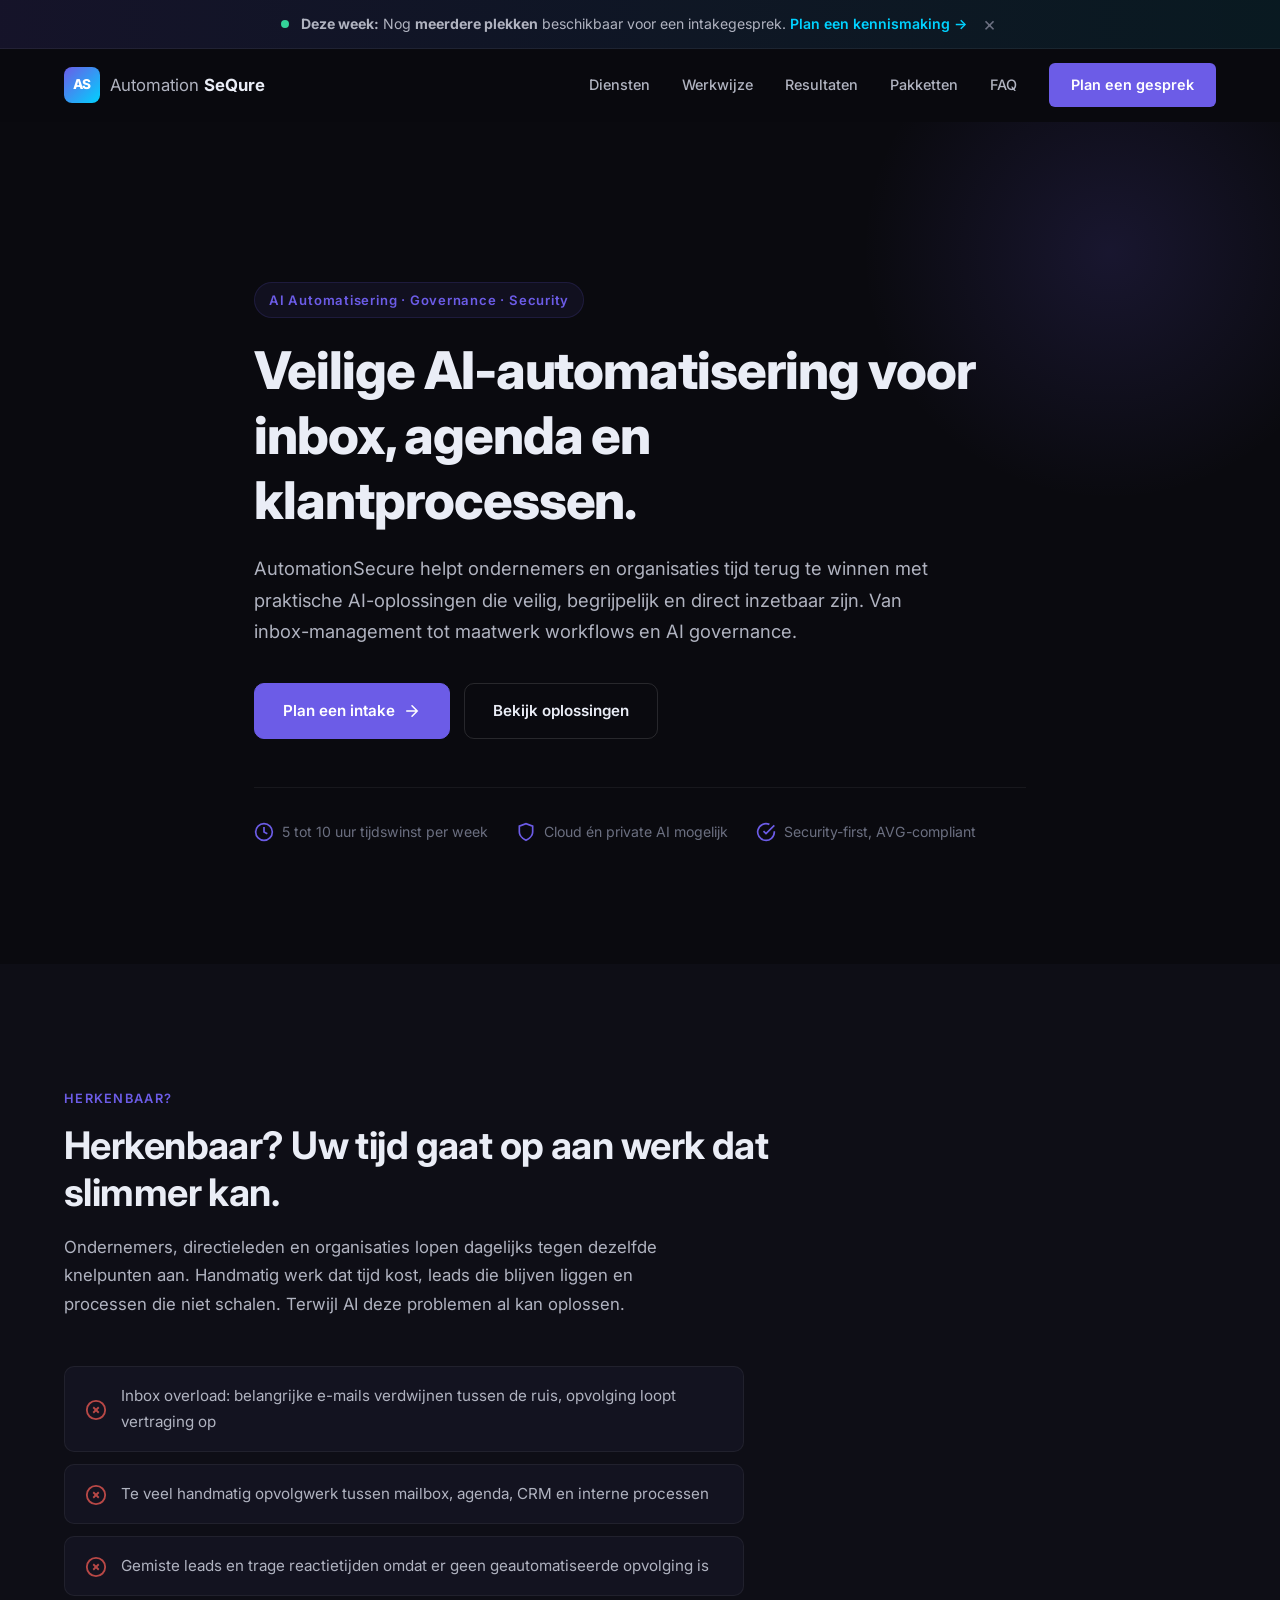
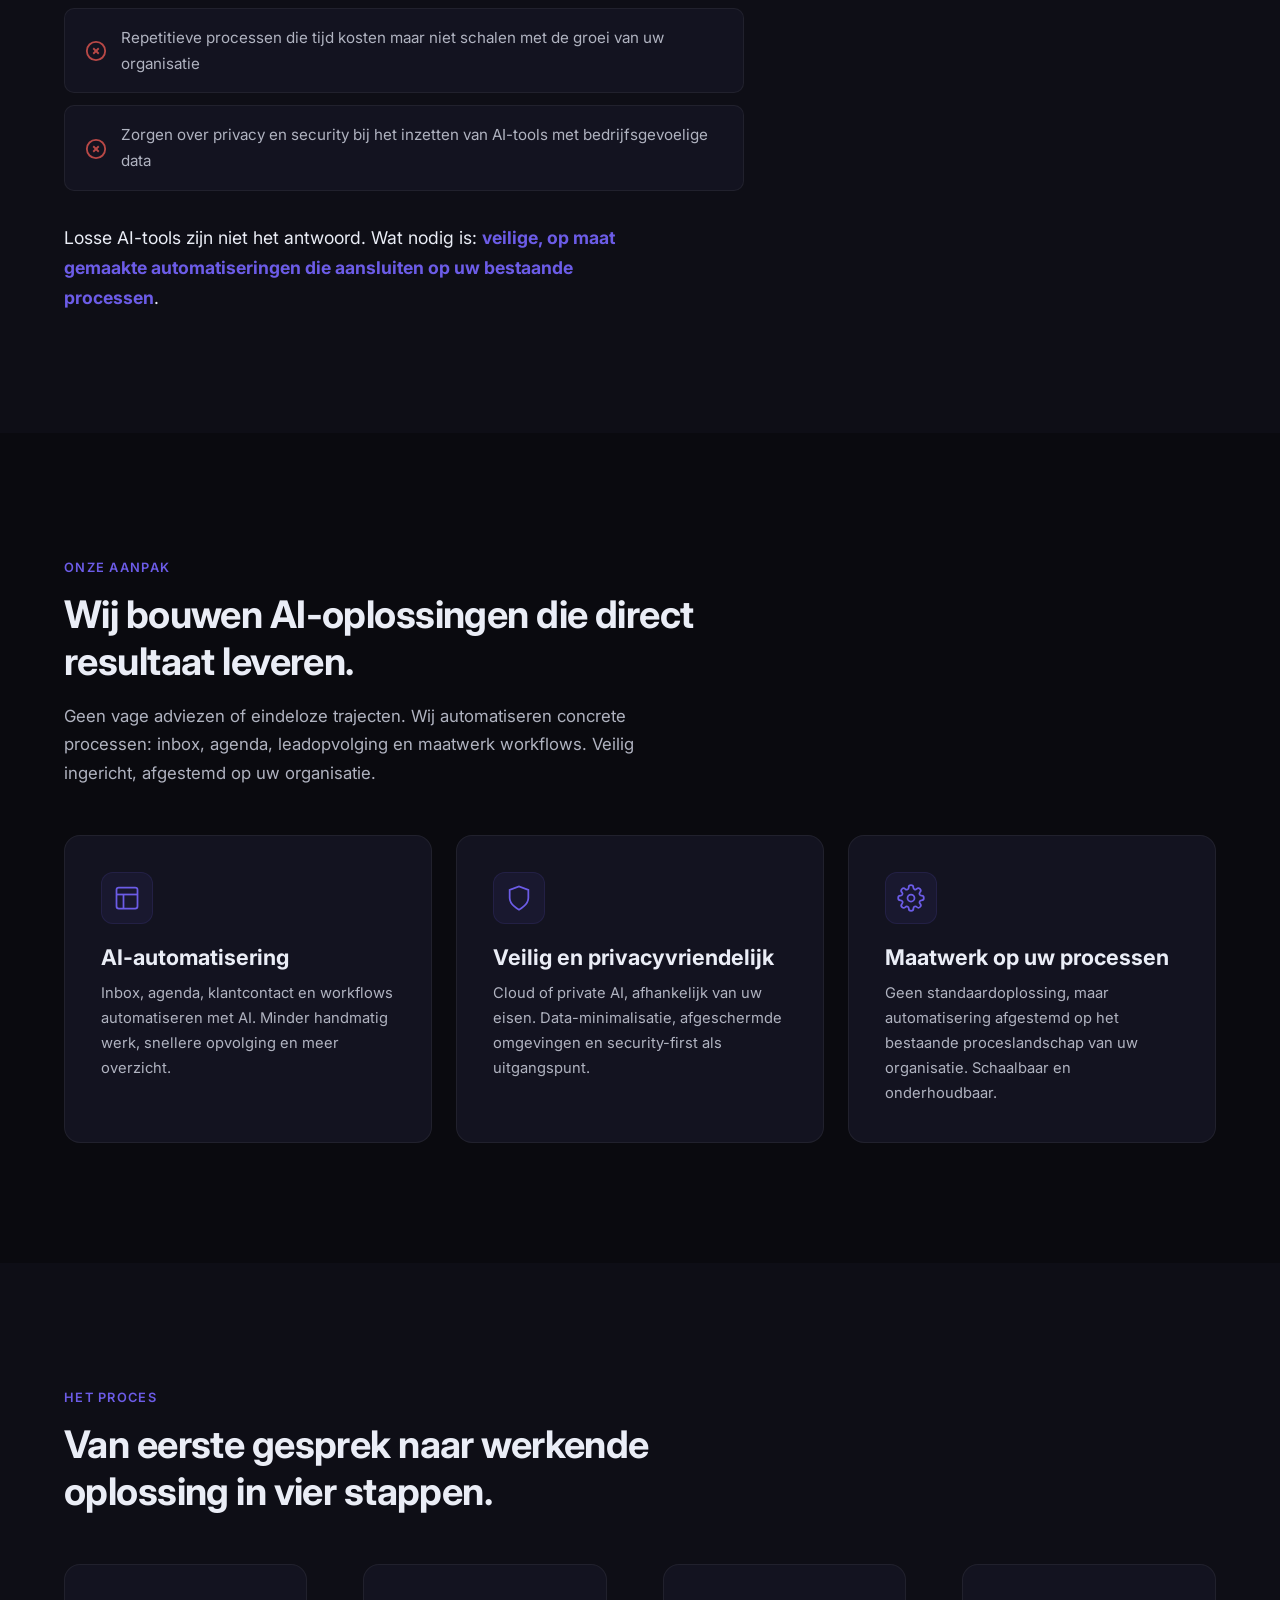
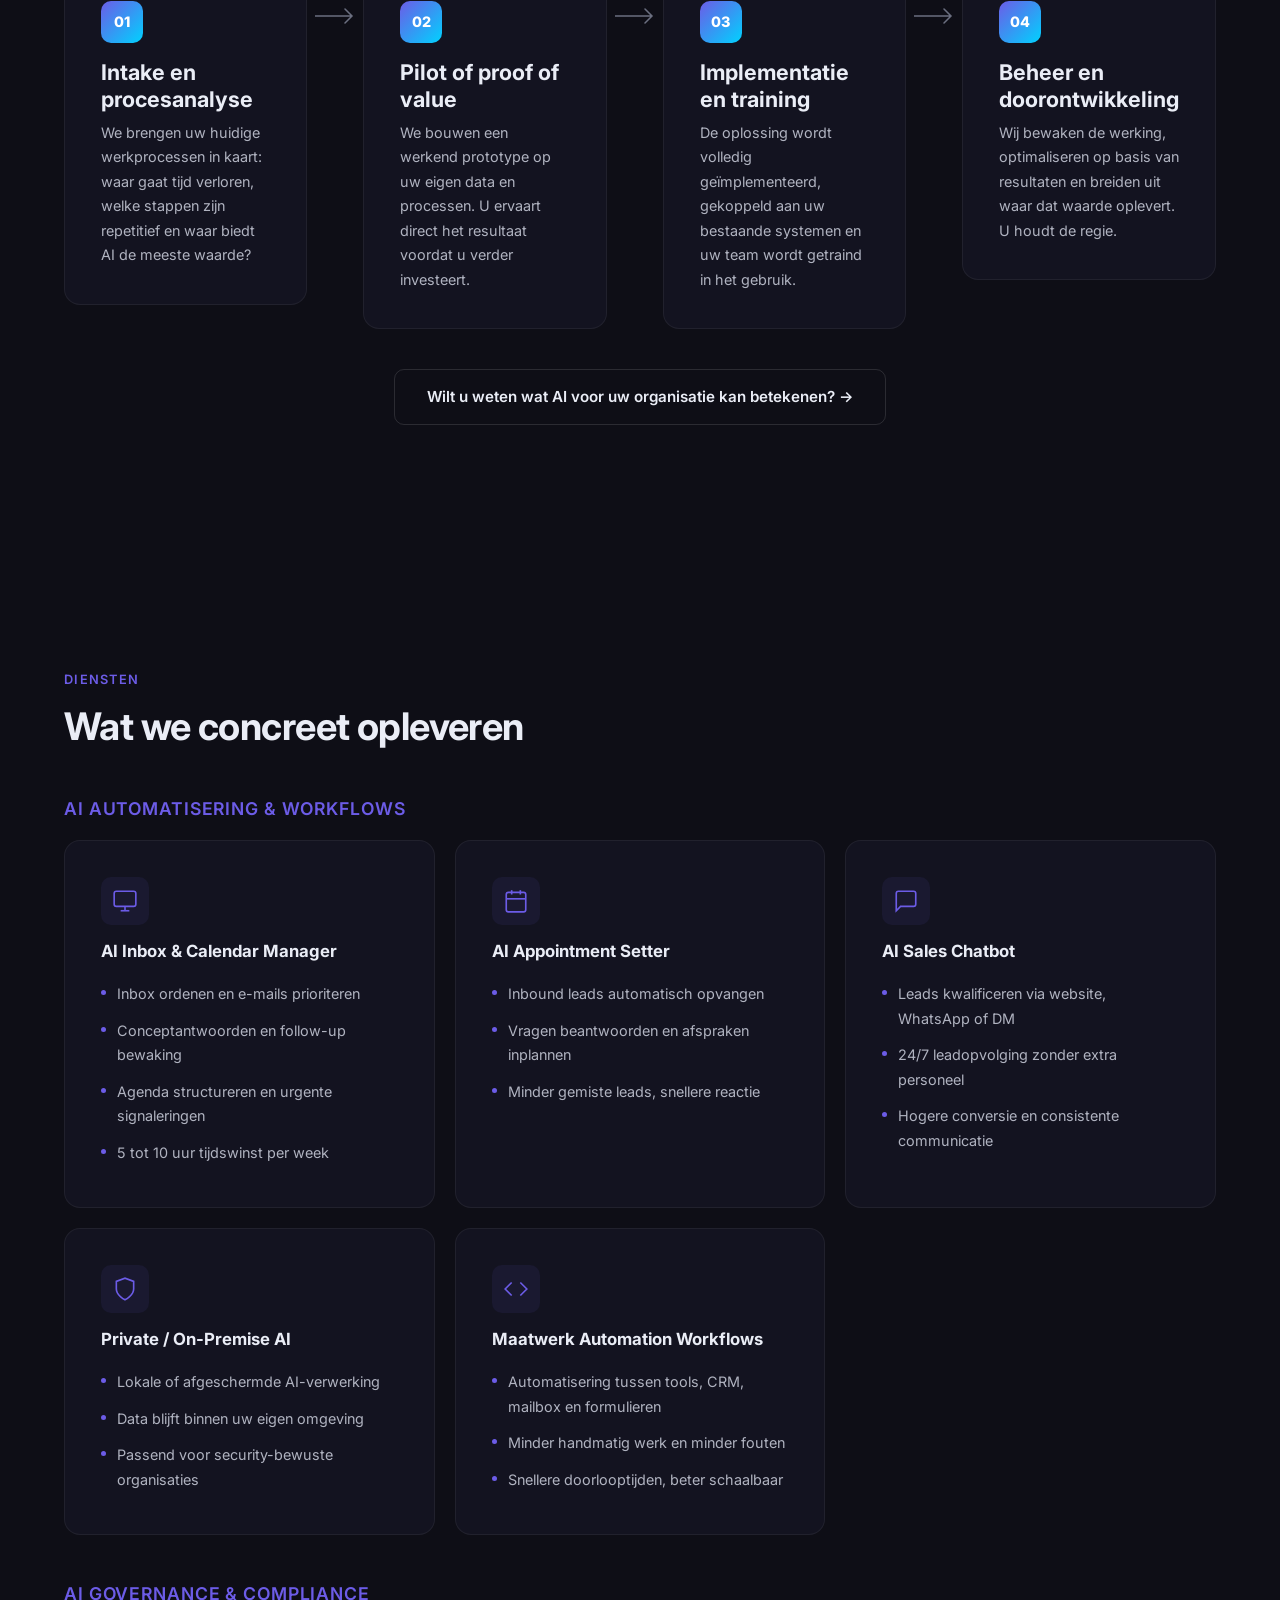
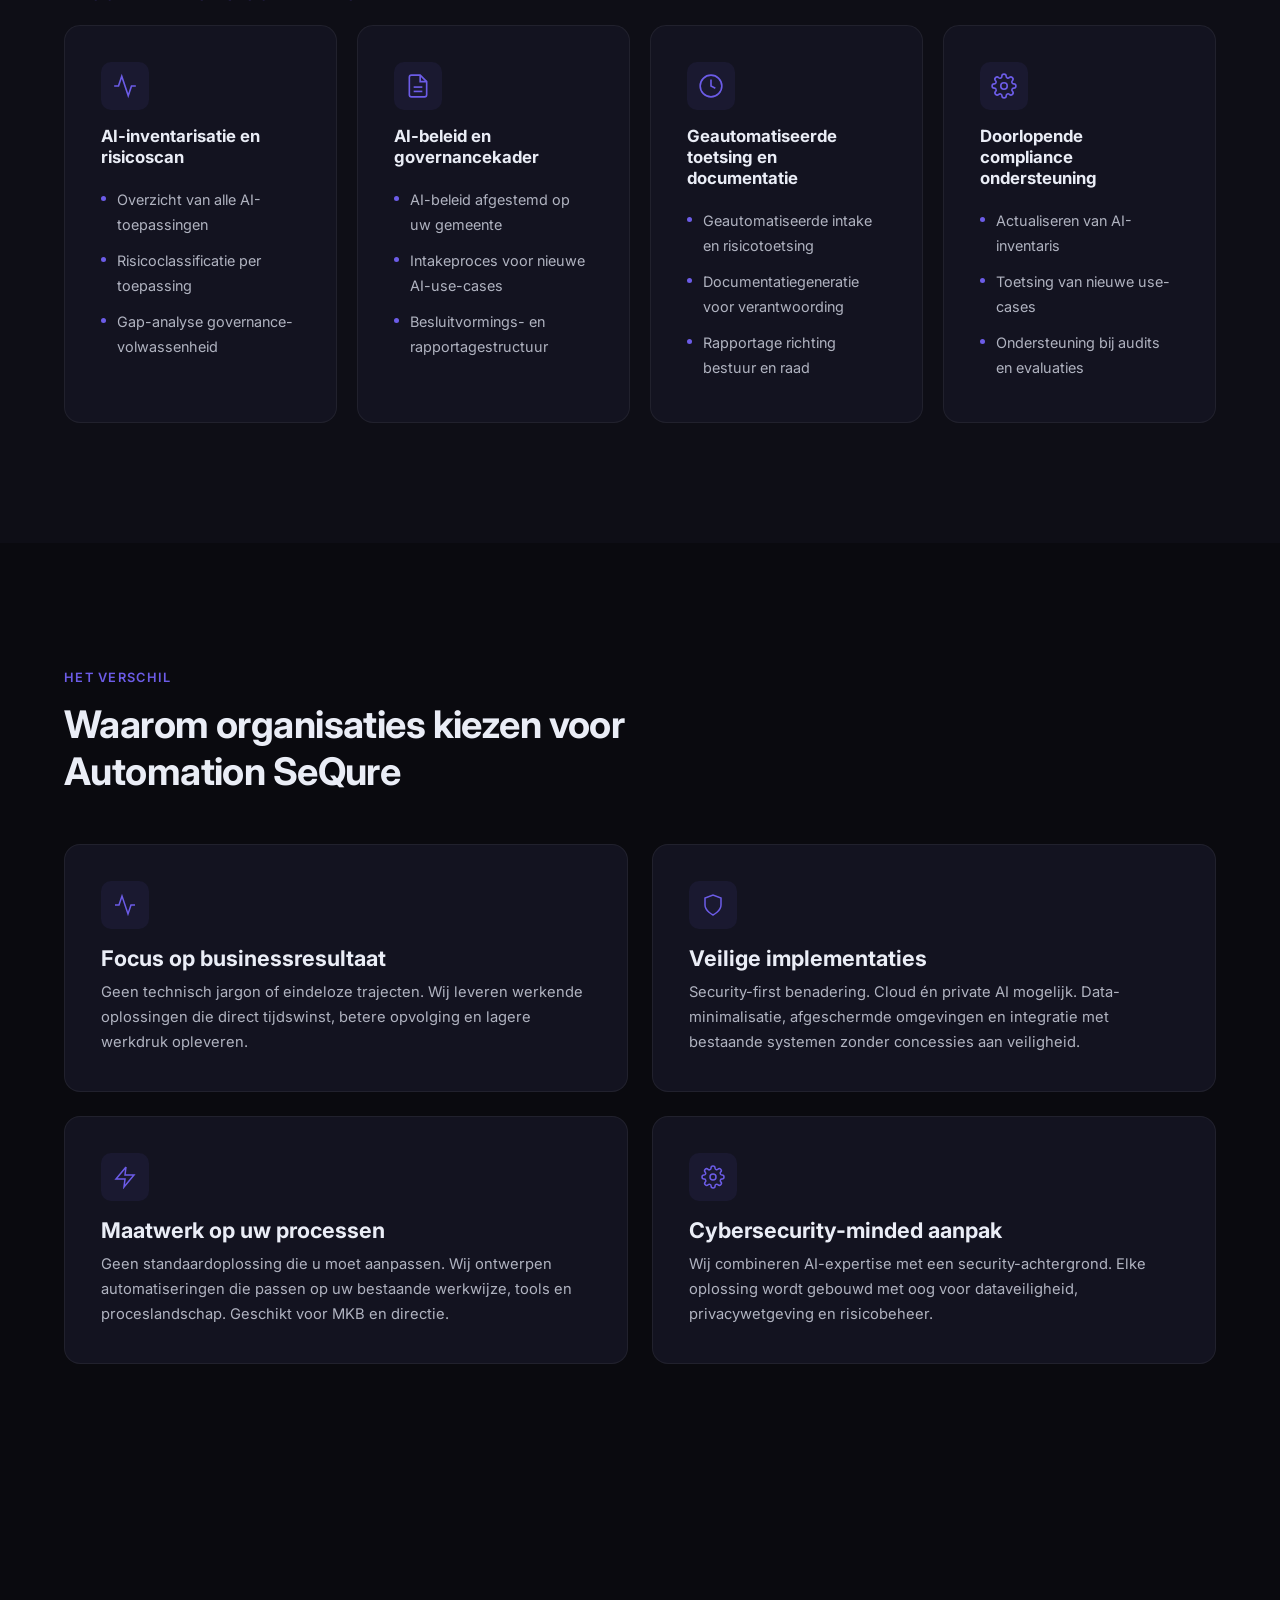
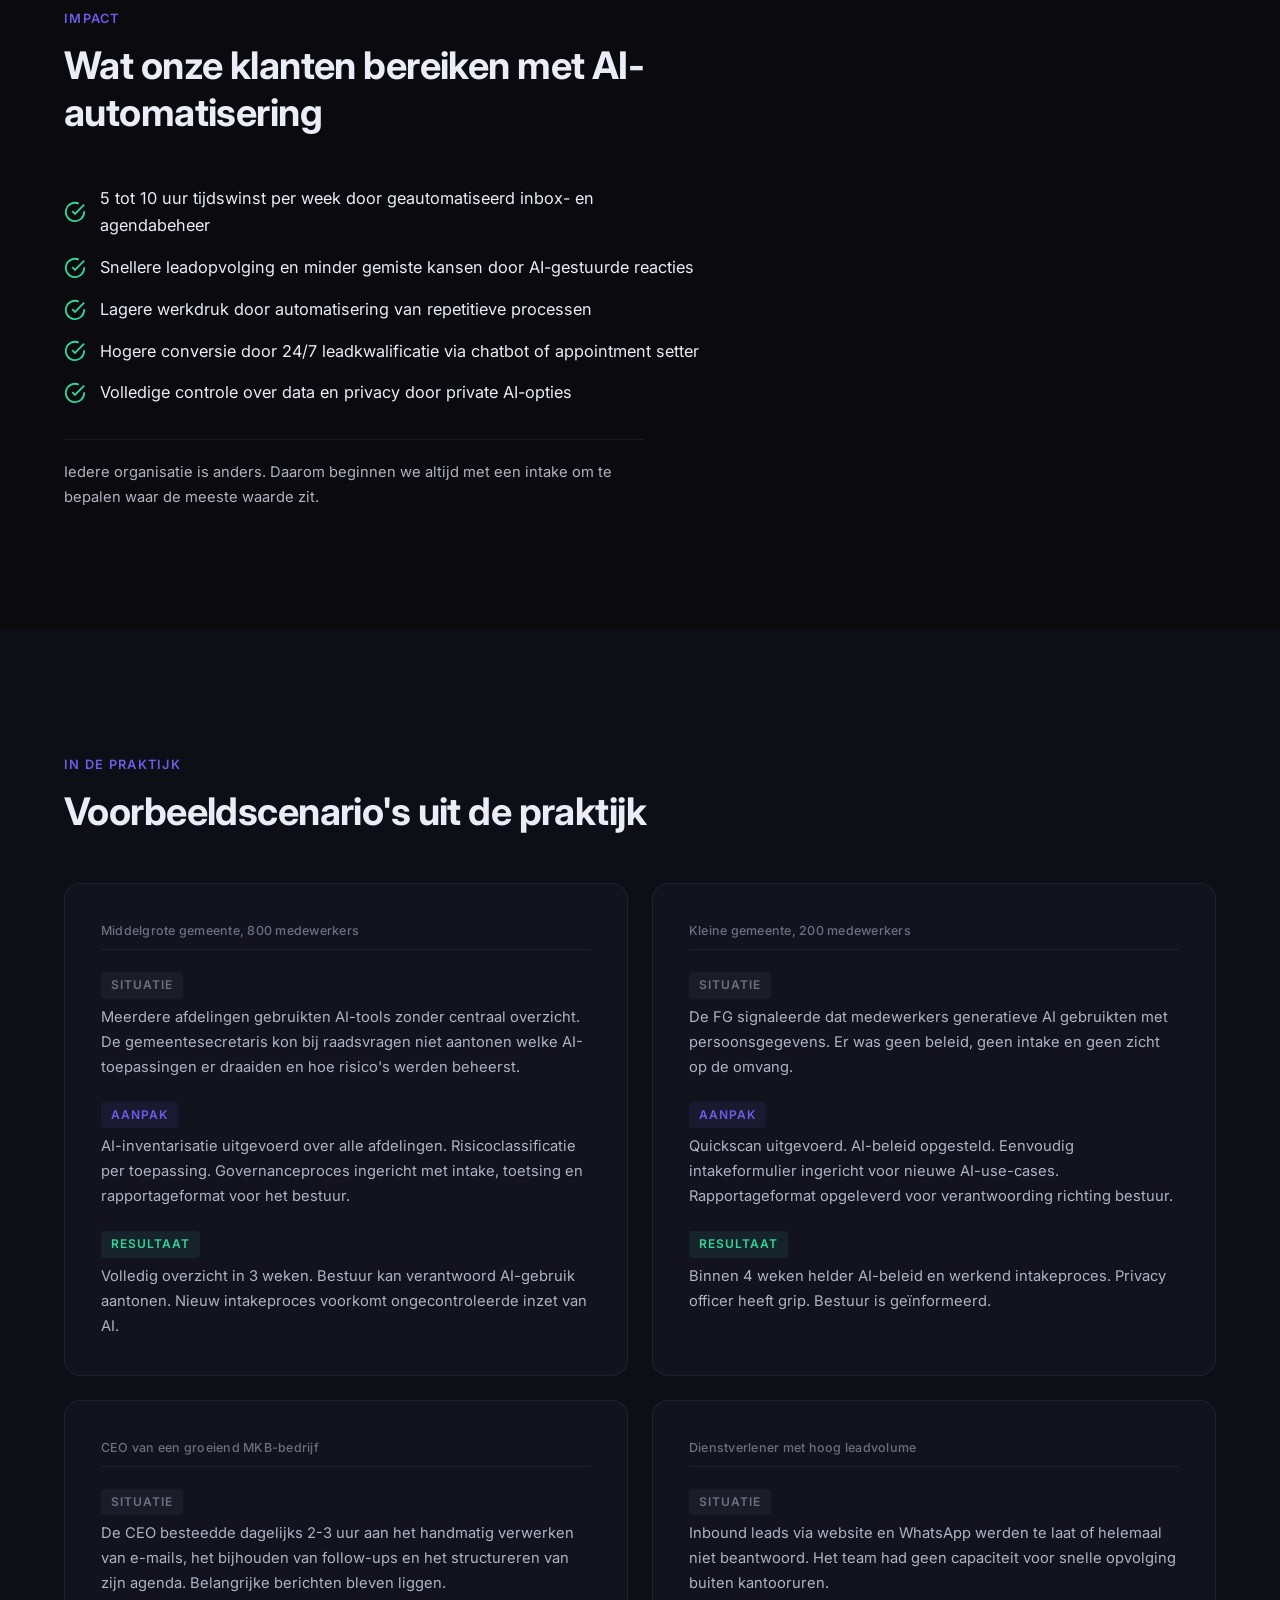
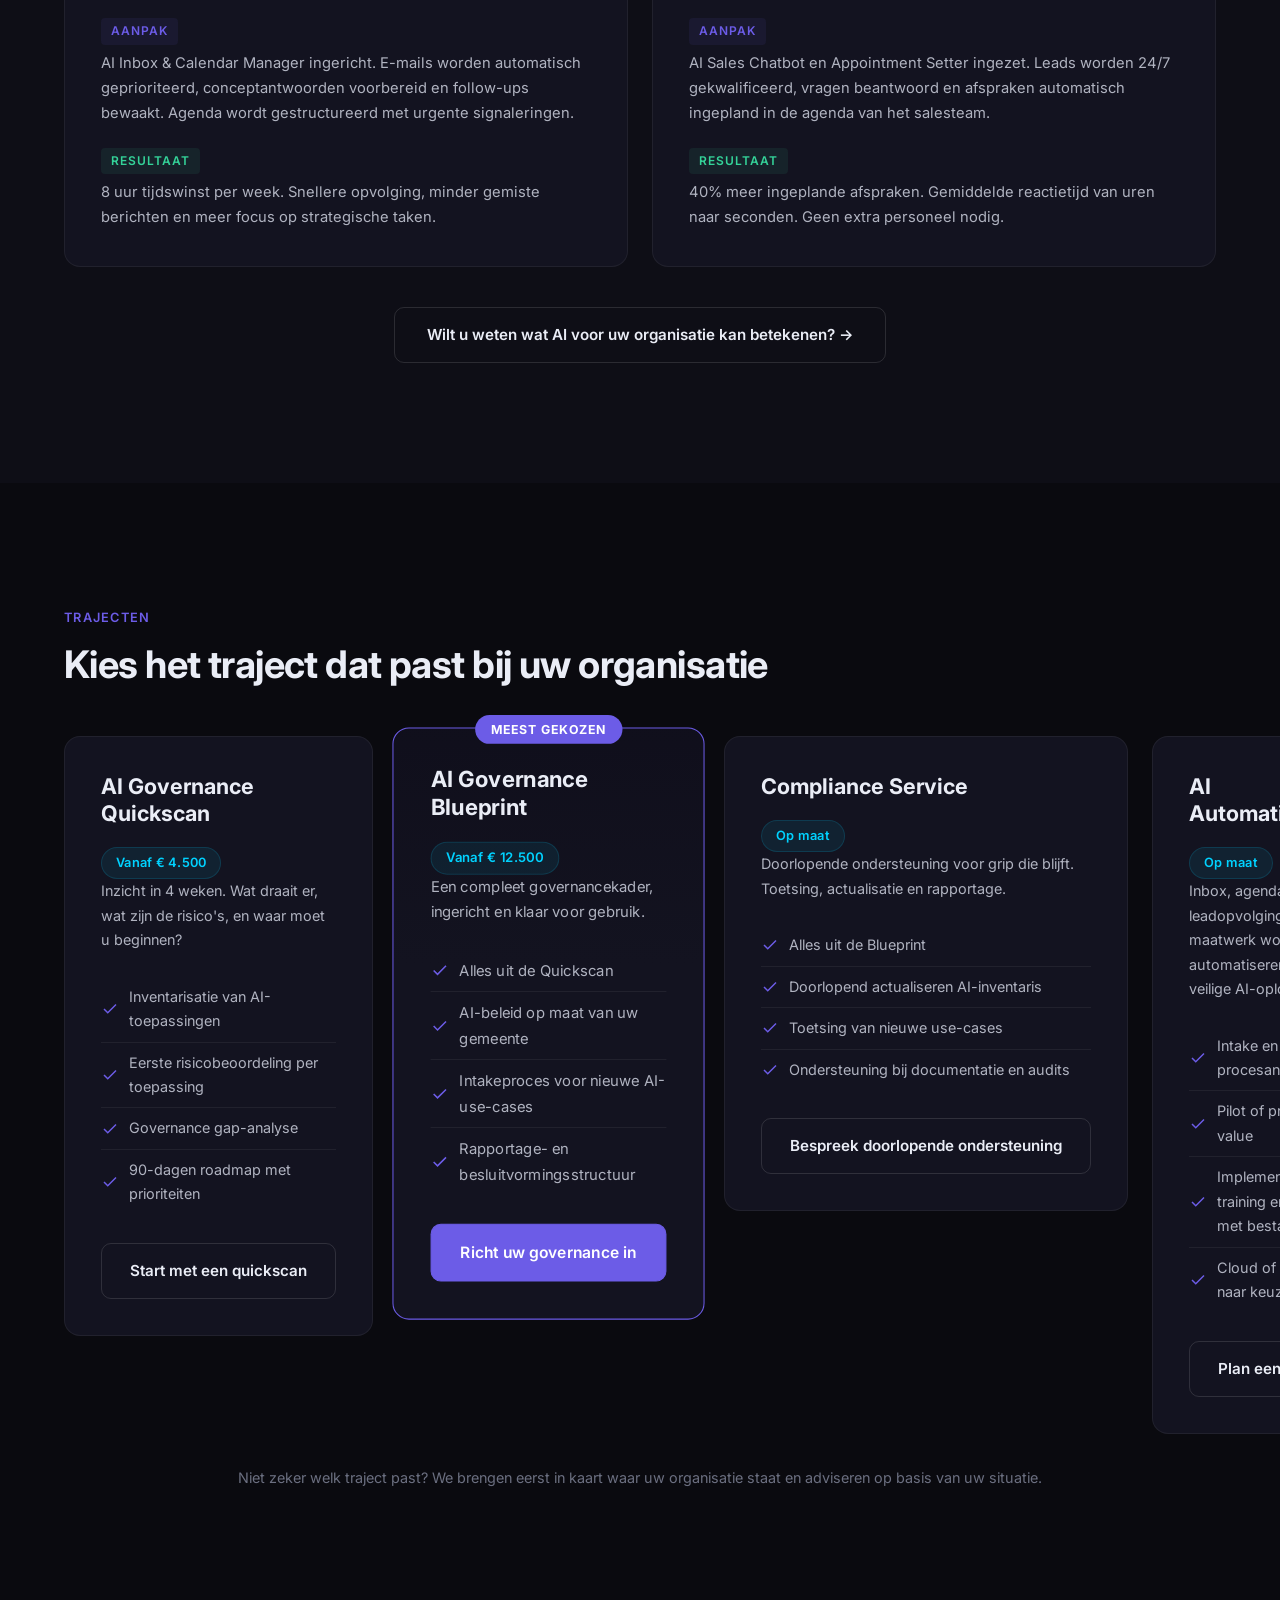
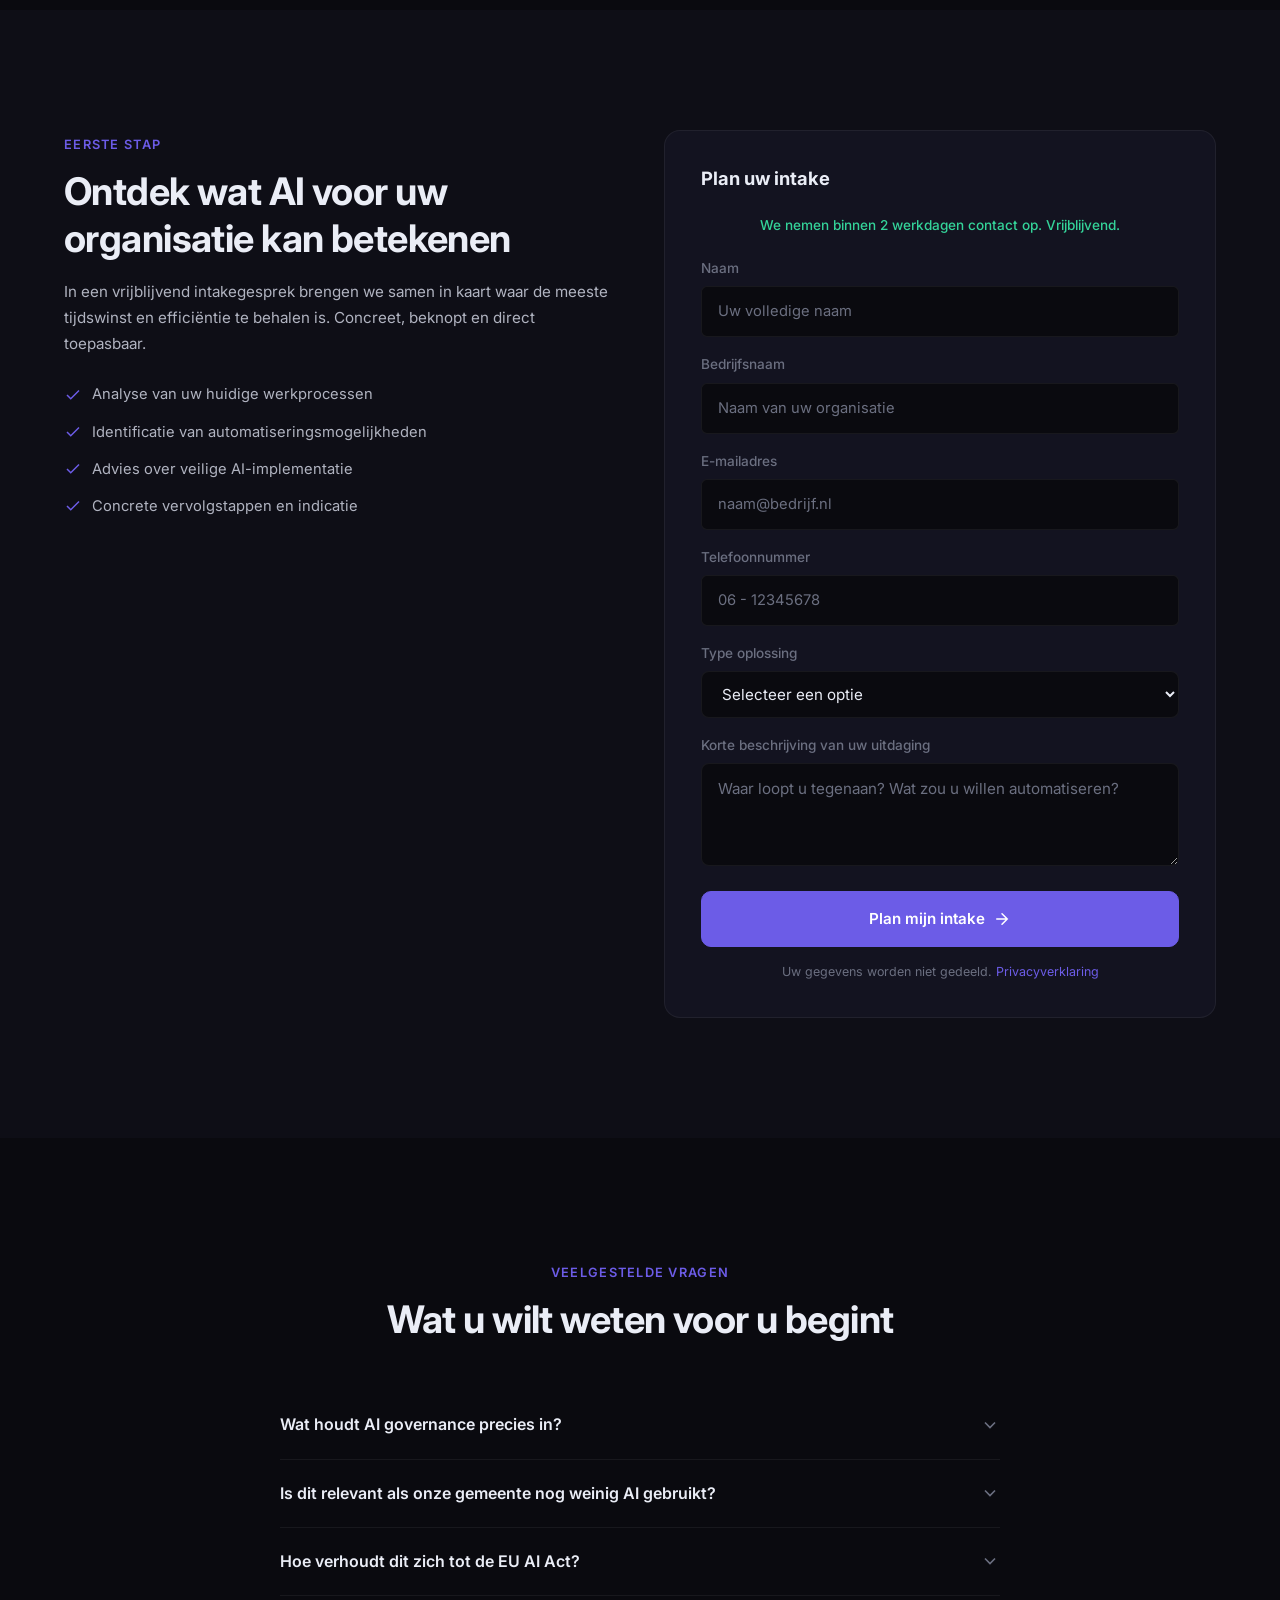
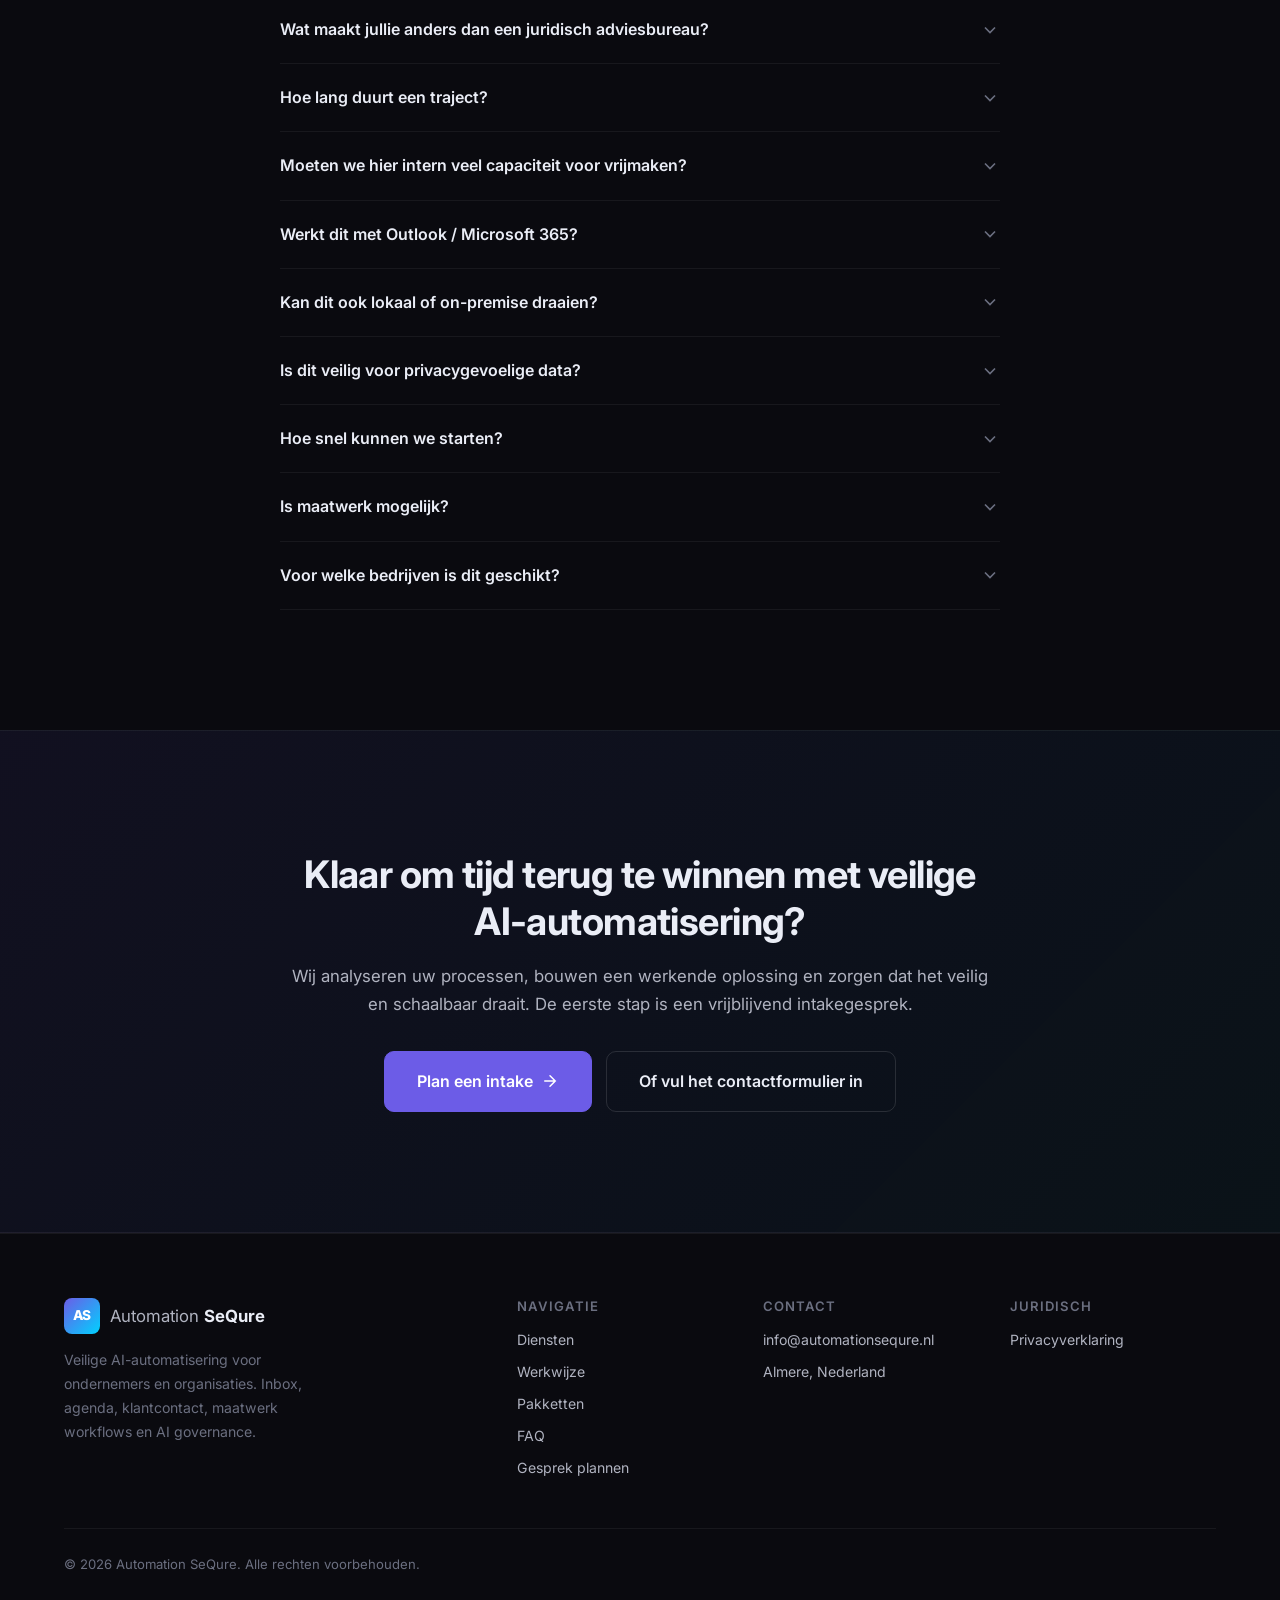
==== commit b66a6304: "Deploy website met favicon naar TransIP" ====
--- a/www/index.html
+++ b/www/index.html
@@ -25,7 +25,7 @@
     <div class="container">
       <div class="urgency-inner">
         <span class="urgency-pulse"></span>
-        <p><strong id="urgencyPeriod">Deze week:</strong> Nog <strong id="urgencySlots">plekken</strong> beschikbaar voor een intakegesprek.
+        <p><strong id="urgencyPeriod">Deze week:</strong> Nog <strong id="urgencySlots">meerdere plekken</strong> beschikbaar voor een intakegesprek.
           <a href="afspraak.html">Plan een kennismaking &rarr;</a>
         </p>
         <button class="urgency-close" id="urgencyClose" aria-label="Sluiten">&times;</button>
